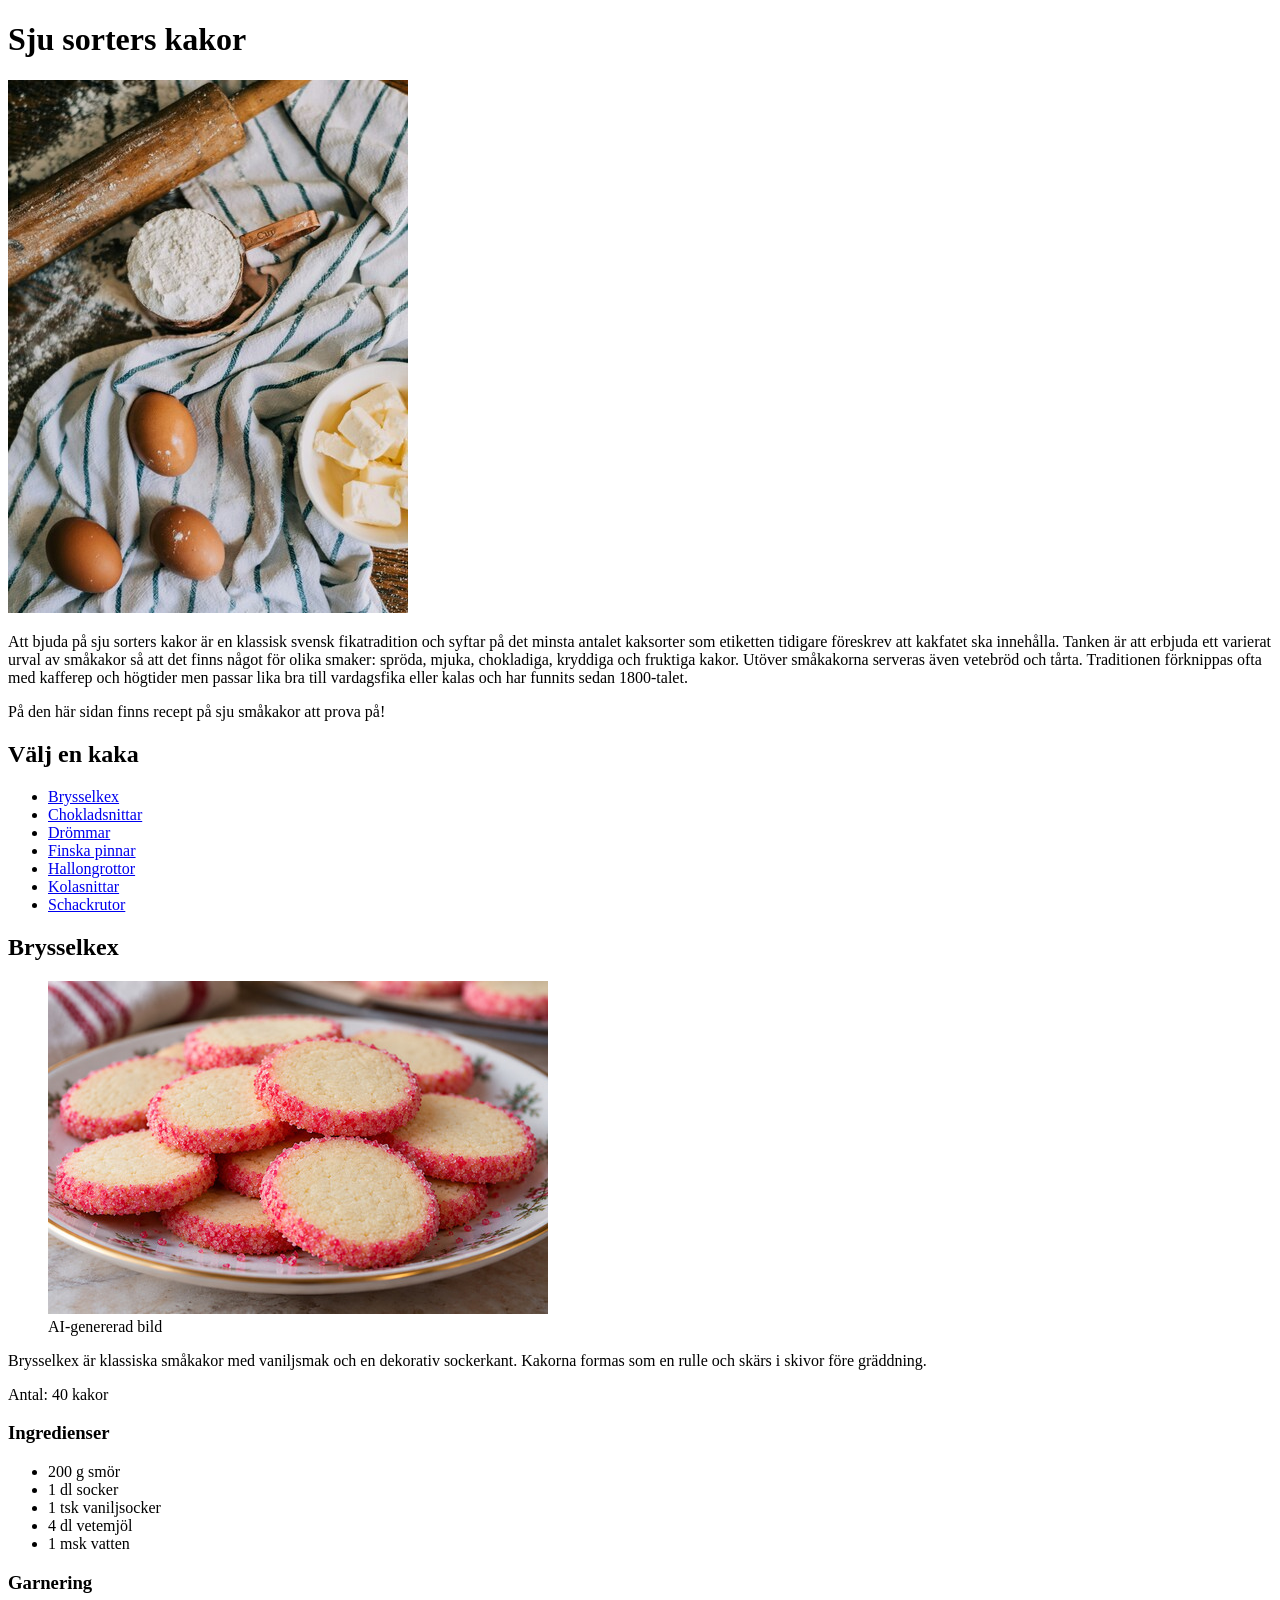
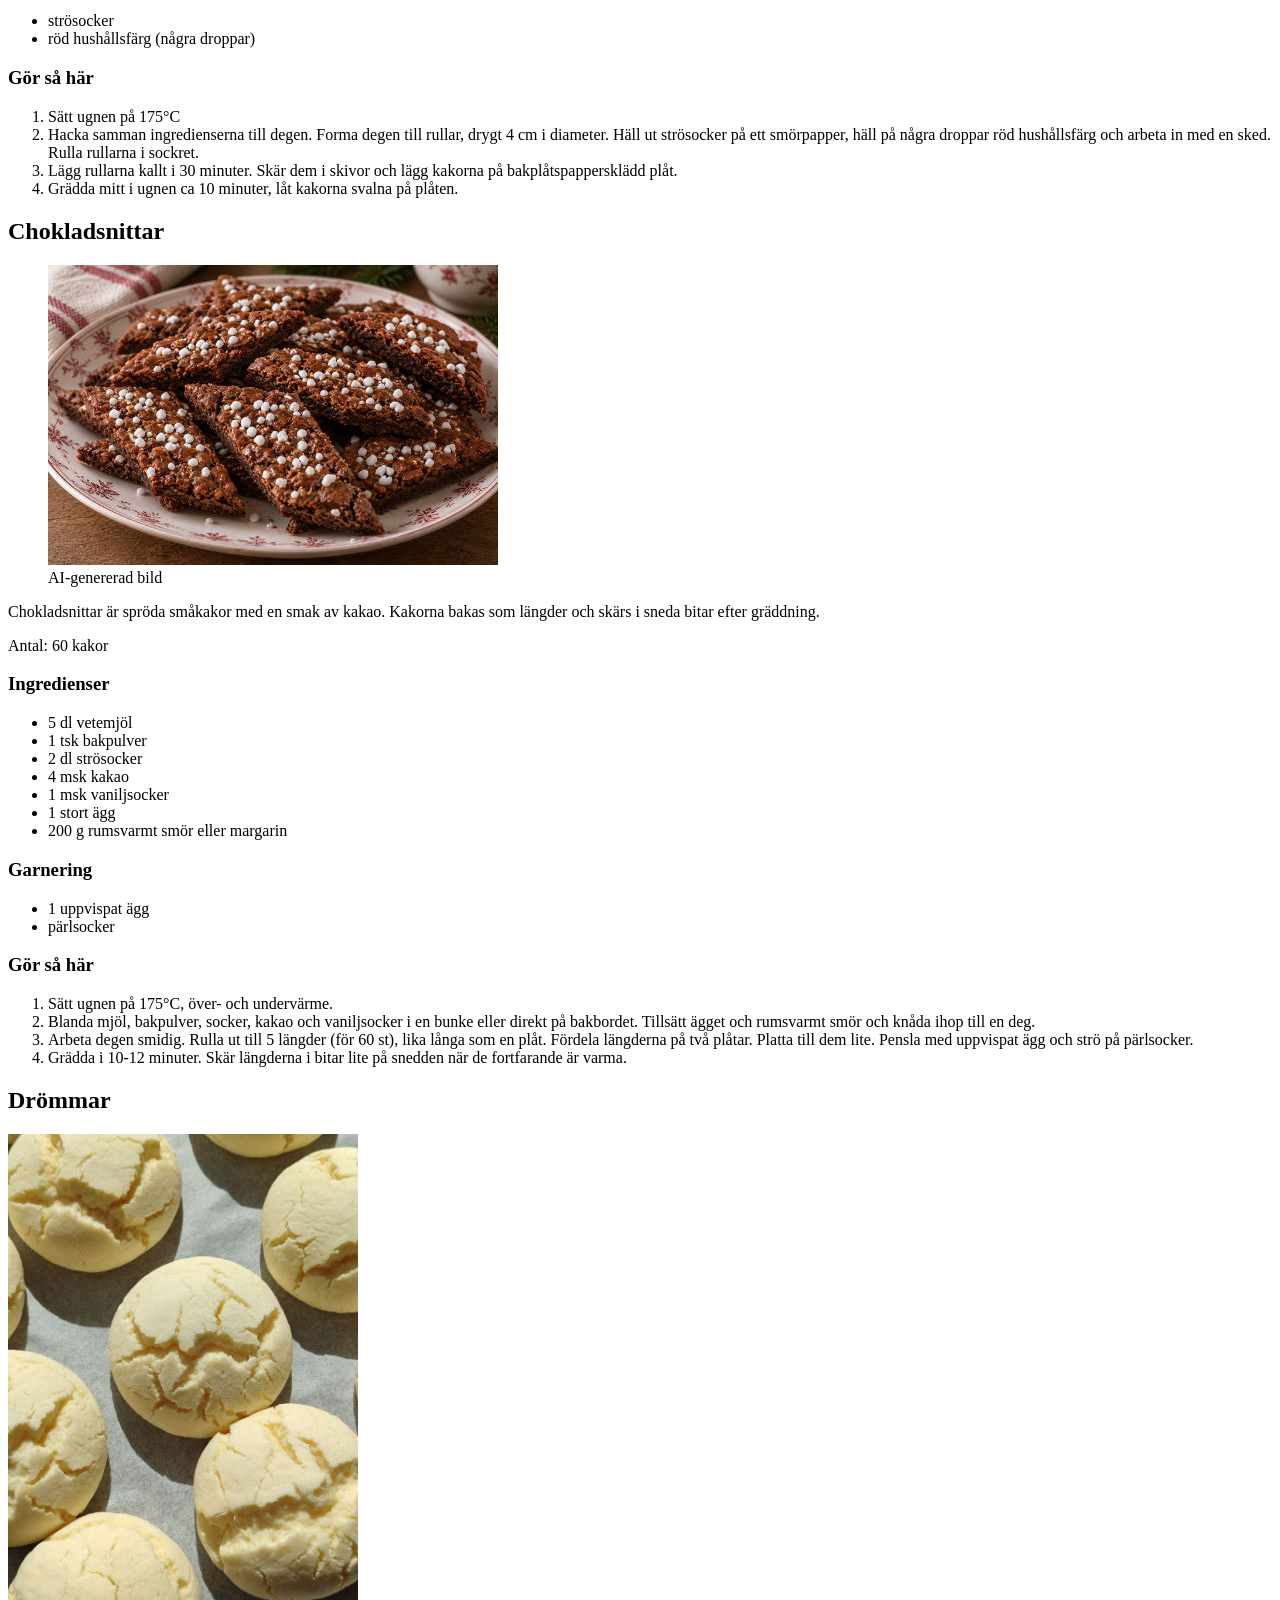
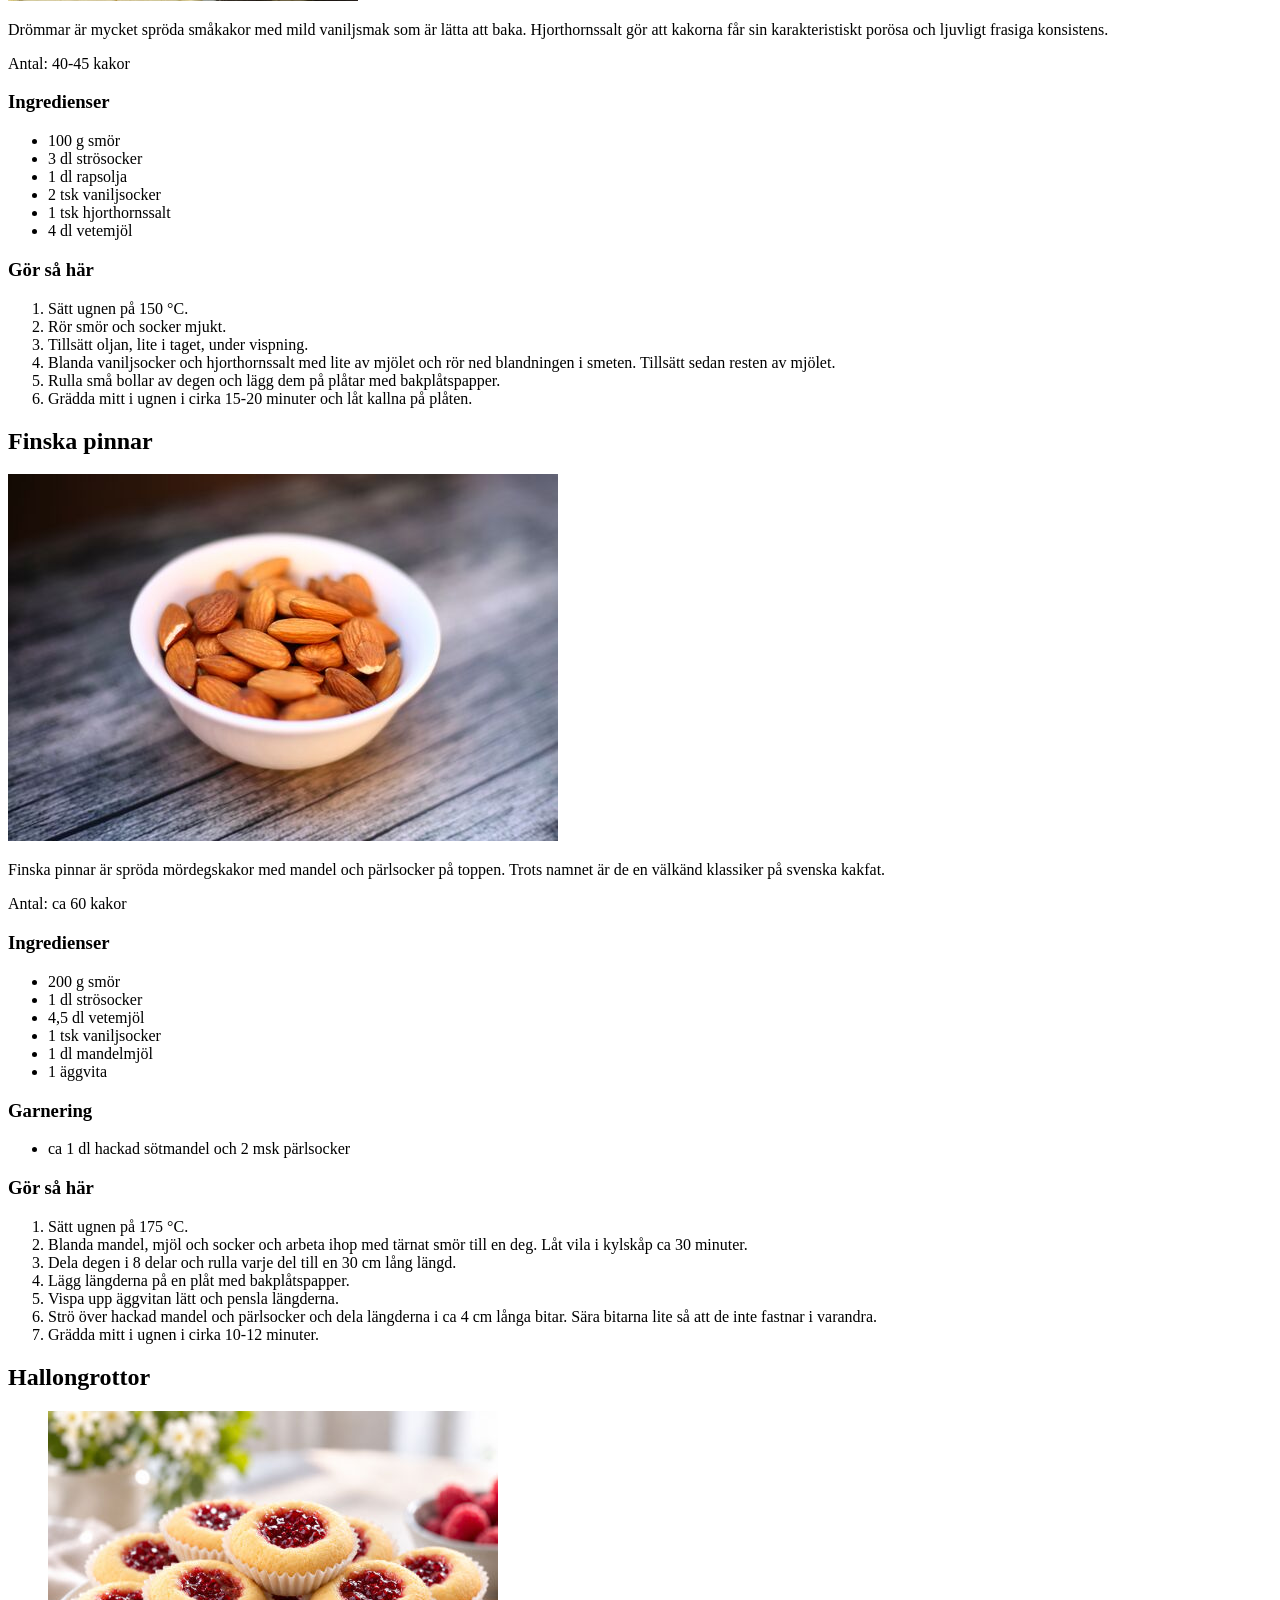
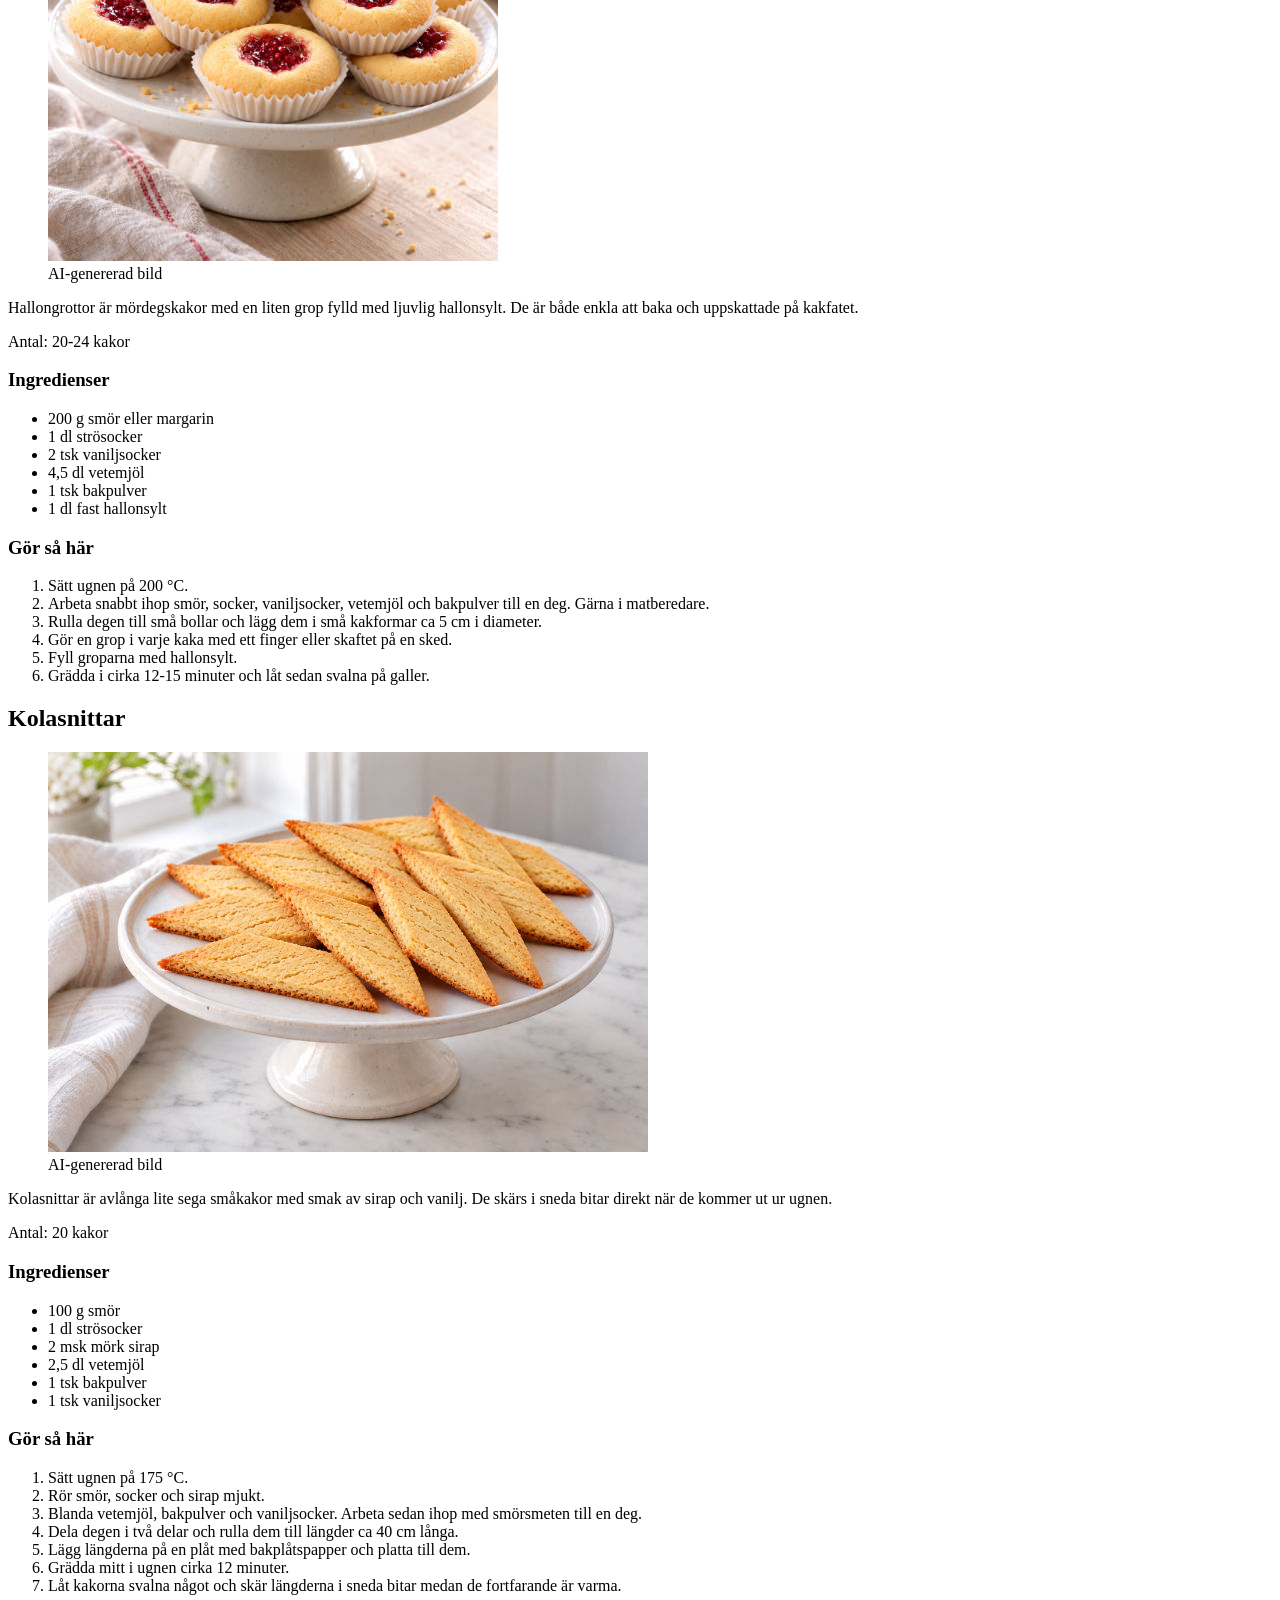
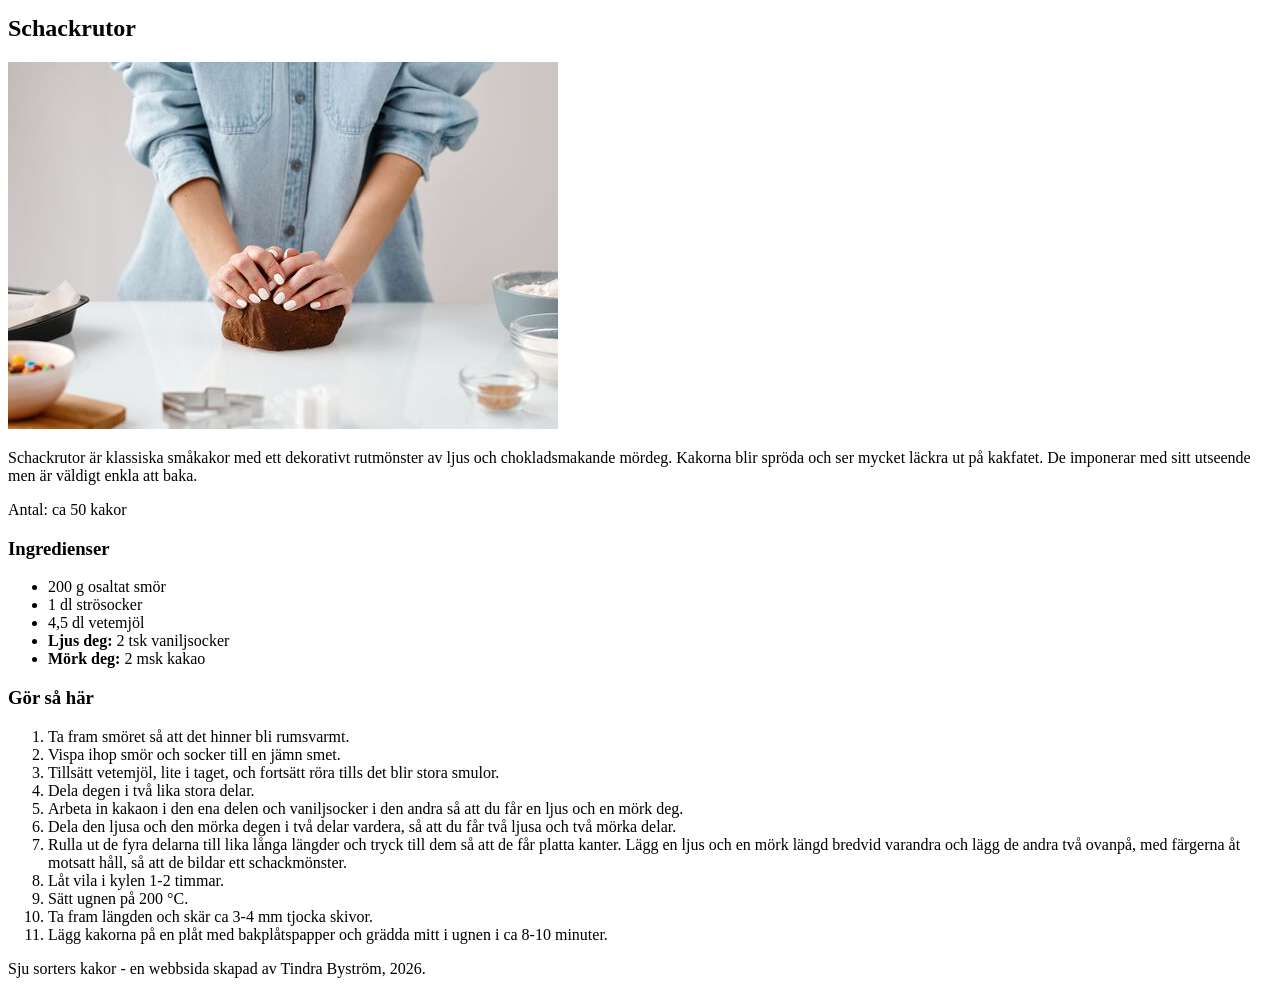
==== index.html @ 032e5b62 "Remove unused CSS classes and simplify HTML structure for improved clarity" ====
<!DOCTYPE html>
<html lang="sv">
<!-- <!DOCTYPE html> anger att dokumentet är skrivet enligt HTML5 och <html> är rotelement som omfattar hela html-koden. Attributet lang="sv" anger att sidans huvudsakliga språk är svenska. -->
<!-- Dokumenthuvudet innehåller grundläggande information om sidan. Här anges teckenuppsättningen utf-8, som har stöd för bland annat de svenska tecken å, ä och ö, samt sidans <title> som visas i webbläsarens flik. -->
 <head>
   <meta charset="utf-8">
   <title>Sju sorters kakor</title>
   <link rel="stylesheet" href="assets/css/style.css">

  <!-- <body> omfattar webbsidans synliga innehåll.-->
  <body>
     <!-- <header> samlar sidans inledande innehåll med huvudrubrik, introduktionsbild och introduktion till traditionen sju sorters kakor.-->
    <header>
      <h1>Sju sorters kakor</h1>
      <!-- <img> visar en bild på webbsidan. Bildens src ger sökvägen till bilden, alt-texten beskriver bilden för ökad tillgänglighet och width och height anger bildens dimensioner så att rätt utrymme kan reserveras medan bilden laddas.-->
      <img src="assets/images/ingredienser.jpg" alt="Bakingredienser med mjöl, smör och ägg bredvid en kavel" width="400" height="533">
      
      <!-- Introduktionen är uppdelad i två textstycken som presenterar traditionen och sidans innehåll. -->
      <p>Att bjuda på sju sorters kakor är en klassisk svensk fikatradition och syftar på det minsta antalet kaksorter som etiketten tidigare föreskrev att kakfatet ska innehålla. Tanken är att erbjuda ett varierat urval av småkakor så att det finns något för olika smaker: spröda, mjuka, chokladiga, kryddiga och fruktiga kakor. Utöver småkakorna serveras även vetebröd och tårta. Traditionen förknippas ofta med kafferep och högtider men passar lika bra till vardagsfika eller kalas och har funnits sedan 1800-talet.</p>
      <p>På den här sidan finns recept på sju småkakor att prova på!</p>
    </header>

    <!-- <nav> innehåller webbsidans huvudnavigation till recepten. Recepten placeras i en oordnad lista med <ul>. Varje <li> används för varje recept i listan som innehåller <a> elementet för att skapa en klickbar länk och href visar vilket id som receptet har längre ner på sidan. -->
    <nav>
      <!-- <h2> används för navigationens rubrik. -->
     <h2>Välj en kaka</h2>
     <ul>
       <li><a href="#brysselkex">Brysselkex</a></li>
       <li><a href="#chokladsnittar">Chokladsnittar</a></li>
       <li><a href="#drommar">Drömmar</a></li>
       <li><a href="#finska-pinnar">Finska pinnar</a></li>
       <li><a href="#hallongrottor">Hallongrottor</a></li>
       <li><a href="#kolasnittar">Kolasnittar</a></li>
       <li><a href="#schackrutor">Schackrutor</a></li>
     </ul>
    </nav>
    
    <!-- <main> innehåller webbsidans huvudsakliga innehåll, som består av kakrecepten. Varje recept ligger i en egen article eftersom det är ett självständigt innehåll som ska kunna förstås för sig. -->
    <main>
      <!-- Här kommer första receptet brysselkex. id:t "brysselkex" kopplar receptet till länken för Brysselkex i huvudnavigationen. -->
      <!-- Receptet är hämtad från ICA. Beskrivningen av kakan är omformulerad med egna ord: https://www.ica.se/recept/brysselkex-433625/ -->
      <article id="brysselkex">
        <h2>Brysselkex</h2>

        <!-- <figure> samlar bilden och den tillhörande bildtexten. <figcaption> används för att ange att bilden är AI-genererad. -->
        <figure>
          <img src="assets/images/brysselkex.jpg" alt="Brysselkex med sockerkant" width="500" height="333">
          <figcaption>AI-genererad bild</figcaption>
        </figure>

        <!-- <p> används för receptets beskrivande text. Ett stycke beskriver kakan och ett separat stycke anger hur många kakor receptet ger. -->
        <p>Brysselkex är klassiska småkakor med vaniljsmak och en dekorativ sockerkant. Kakorna formas som en rulle och skärs i skivor före gräddning.</p>
        <p>Antal: 40 kakor</p>

        <!-- <h3> används för underrubriker inom receptet. Ingredienserna placeras i en oordnad lista med <ul> eftersom de inte behöver följas i en bestämd ordning. Varje <li> innehåller en ingrediens.-->
        <h3>Ingredienser</h3>
        <ul>
          <li>200 g smör</li>
          <li>1 dl socker</li>
          <li>1 tsk vaniljsocker</li>
          <li>4 dl vetemjöl</li>
          <li>1 msk vatten</li>
        </ul>

        <!-- Garnering håller samma struktur som ingredienser, men hålls separat för att tydliggöra vad som används till kakornas garnering.-->
        <h3>Garnering</h3>
        <ul>
          <li>strösocker</li>
          <li>röd hushållsfärg (några droppar)</li>
        </ul>

         <!-- Samma struktur som tidigare men <ol> används eftersom instruktionerna ska följa en bestämd ordning. Varje <li> innehåller ett steg i receptet. -->
        <h3>Gör så här</h3>
        <ol>
          <li>Sätt ugnen på 175°C</li>
          <li>Hacka samman ingredienserna till degen. Forma degen till rullar, drygt 4 cm i diameter. Häll ut strösocker på ett smörpapper, häll på några droppar röd hushållsfärg och arbeta in med en sked. Rulla rullarna i sockret.</li>
          <li>Lägg rullarna kallt i 30 minuter. Skär dem i skivor och lägg kakorna på bakplåtspappersklädd plåt.</li>
          <li>Grädda mitt i ugnen ca 10 minuter, låt kakorna svalna på plåten.</li>
        </ol>
      </article>

      <!-- Resterande recept följer samma grundstruktur som det första receptet. Vissa recept innehåller även extra delar, till exempel garnering, bildtext eller annan information som är specifik för receptet. -->
      
      <!-- Här börjar receptet chokladsnittar.-->
      <!-- Receptet är hämtad från ICA. Beskrivningen av kakan är omformulerad med egna ord: https://www.ica.se/recept/chokladsnittar-2131/ -->
      <article id="chokladsnittar">
        <h2>Chokladsnittar</h2>

        <!-- Receptbilden är AI-genererad och bildtexten anger detta.-->
        <figure>
          <img src="assets/images/chokladsnittar.jpg" alt="Chokladsnittar med pärlsocker" width="450" height="300">
          <figcaption>AI-genererad bild</figcaption>
        </figure>

        <p>Chokladsnittar är spröda småkakor med en smak av kakao. Kakorna bakas som längder och skärs i sneda bitar efter gräddning.</p>
        <p>Antal: 60 kakor</p>
        <h3>Ingredienser</h3>
        <ul>
          <li>5 dl vetemjöl</li>
          <li>1 tsk bakpulver</li>
          <li>2 dl strösocker</li>
          <li>4 msk kakao</li>
          <li>1 msk vaniljsocker</li>
          <li>1 stort ägg</li>
          <li>200 g rumsvarmt smör eller margarin</li>
        </ul>

        <h3>Garnering</h3>
        <ul>
          <li>1 uppvispat ägg</li>
          <li>pärlsocker</li>
        </ul>

        <h3>Gör så här</h3>
        <ol>
          <li>Sätt ugnen på 175°C, över- och undervärme.</li>
          <li>Blanda mjöl, bakpulver, socker, kakao och vaniljsocker i en bunke eller direkt på bakbordet. Tillsätt ägget och rumsvarmt smör och knåda ihop till en deg.</li>
          <li>Arbeta degen smidig. Rulla ut till 5 längder (för 60 st), lika långa som en plåt. Fördela längderna på två plåtar. Platta till dem lite. Pensla med uppvispat ägg och strö på pärlsocker.</li>
          <li>Grädda i 10-12 minuter. Skär längderna i bitar lite på snedden när de fortfarande är varma.</li>
        </ol>
      </article>

      <!-- Här börjar receptet drömmar. -->
      <article id="drommar">
        <h2>Drömmar</h2>
        <img src="assets/images/drommar.jpg" alt="Drömmar, spröda småkakor med vaniljsmak" width="350" height="467">
        <p>Drömmar är mycket spröda småkakor med mild vaniljsmak som är lätta att baka. Hjorthornssalt gör att kakorna får sin karakteristiskt porösa och ljuvligt frasiga konsistens.</p>
        <p>Antal: 40-45 kakor</p>
        
        <h3>Ingredienser</h3>
        <ul>
          <li>100 g smör</li>
          <li>3 dl strösocker</li>
          <li>1 dl rapsolja</li>
          <li>2 tsk vaniljsocker</li>
          <li>1 tsk hjorthornssalt</li>
          <li>4 dl vetemjöl</li>
        </ul>
        
        <h3>Gör så här</h3>
        <ol>
          <li>Sätt ugnen på 150 °C.</li>
          <li>Rör smör och socker mjukt.</li>
          <li>Tillsätt oljan, lite i taget, under vispning.</li>
          <li>Blanda vaniljsocker och hjorthornssalt med lite av mjölet och rör ned blandningen i smeten. Tillsätt sedan resten av mjölet.</li>
          <li>Rulla små bollar av degen och lägg dem på plåtar med bakplåtspapper.</li>
          <li>Grädda mitt i ugnen i cirka 15-20 minuter och låt kallna på plåten.</li>
        </ol>
      </article>

      <!-- Här börjar receptet finska pinnar. -->
      <article id="finska-pinnar">
        <h2>Finska pinnar</h2>
        <img src="assets/images/finska-pinnar.jpg" alt="Mandlar i en skål" width="550" height="367">
        <p>Finska pinnar är spröda mördegskakor med mandel och pärlsocker på toppen. Trots namnet är de en välkänd klassiker på svenska kakfat.</p>
        <p>Antal: ca 60 kakor</p>
        
        <h3>Ingredienser</h3>
        <ul>
          <li>200 g smör</li>
          <li>1 dl strösocker</li>
          <li>4,5 dl vetemjöl</li>
          <li>1 tsk vaniljsocker</li>
          <li>1 dl mandelmjöl</li>
          <li>1 äggvita</li>
        </ul>
        
        <h3>Garnering</h3>
        <ul>
          <li>ca 1 dl hackad sötmandel och 2 msk pärlsocker</li>
        </ul>
        
        <h3>Gör så här</h3>
        <ol>
          <li>Sätt ugnen på 175 °C.</li>
          <li>Blanda mandel, mjöl och socker och arbeta ihop med tärnat smör till en deg. Låt vila i kylskåp ca 30 minuter.</li>
          <li>Dela degen i 8 delar och rulla varje del till en 30 cm lång längd.</li>
          <li>Lägg längderna på en plåt med bakplåtspapper.</li>
          <li>Vispa upp äggvitan lätt och pensla längderna.</li>
          <li>Strö över hackad mandel och pärlsocker och dela längderna i ca 4 cm långa bitar. Sära bitarna lite så att de inte fastnar i varandra.</li>
          <li>Grädda mitt i ugnen i cirka 10-12 minuter.</li>
        </ol>
      </article>

      <!-- Här börjar receptet hallongrottor. -->
      <article id="hallongrottor">
        <h2>Hallongrottor</h2>
        
        <!-- Receptbilden är AI-genererad och bildtexten anger detta. -->
        <figure>
          <img src="assets/images/hallongrottor.jpg" alt="Hallongrottor med hallonsylt på ett kakfat" width="450" height="450">
          <figcaption>AI-genererad bild</figcaption>
        </figure>

        <p>Hallongrottor är mördegskakor med en liten grop fylld med ljuvlig hallonsylt. De är både enkla att baka och uppskattade på kakfatet.</p>
        <p>Antal: 20-24 kakor</p>
       
        <h3>Ingredienser</h3>
        <ul>
          <li>200 g smör eller margarin</li>
          <li>1 dl strösocker</li>
          <li>2 tsk vaniljsocker</li>
          <li>4,5 dl vetemjöl</li>
          <li>1 tsk bakpulver</li>
          <li>1 dl fast hallonsylt</li>
        </ul>
        
        <h3>Gör så här</h3>
        <ol>
          <li>Sätt ugnen på 200 °C.</li>
          <li>Arbeta snabbt ihop smör, socker, vaniljsocker, vetemjöl och bakpulver till en deg. Gärna i matberedare.</li>
          <li>Rulla degen till små bollar och lägg dem i små kakformar ca 5 cm i diameter.</li>
          <li>Gör en grop i varje kaka med ett finger eller skaftet på en sked.</li>
          <li>Fyll groparna med hallonsylt.</li>
          <li>Grädda i cirka 12-15 minuter och låt sedan svalna på galler.</li>
        </ol>
      </article>

      <!-- Här börjar receptet kolasnittar. -->
      <article id="kolasnittar">
        <h2>Kolasnittar</h2>

        <!-- Receptbilden är AI-genererad och bildtexten anger detta. -->
        <figure>
          <img src="assets/images/kolasnittar.jpg" alt="Kolasnittar upplagda på ett kakfat" width="600" height="400">
          <figcaption>AI-genererad bild</figcaption>
        </figure>
        
        <p>Kolasnittar är avlånga lite sega småkakor med smak av sirap och vanilj. De skärs i sneda bitar direkt när de kommer ut ur ugnen.</p>
        <p>Antal: 20 kakor</p>
       
        <h3>Ingredienser</h3>
        <ul>
          <li>100 g smör</li>
          <li>1 dl strösocker</li>
          <li>2 msk mörk sirap</li>
          <li>2,5 dl vetemjöl</li>
          <li>1 tsk bakpulver</li>
          <li>1 tsk vaniljsocker</li>
        </ul>
       
        <h3>Gör så här</h3>
        <ol>
          <li>Sätt ugnen på 175 °C.</li>
          <li>Rör smör, socker och sirap mjukt.</li>
          <li>Blanda vetemjöl, bakpulver och vaniljsocker. Arbeta sedan ihop med smörsmeten till en deg.</li>
          <li>Dela degen i två delar och rulla dem till längder ca 40 cm långa.</li>
          <li>Lägg längderna på en plåt med bakplåtspapper och platta till dem.</li>
          <li>Grädda mitt i ugnen cirka 12 minuter.</li>
          <li>Låt kakorna svalna något och skär längderna i sneda bitar medan de fortfarande är varma.</li>
        </ol>
      </article>

      <!-- Här börjar det sista receptet, schackrutor.-->
      <article id="schackrutor">
        <h2>Schackrutor</h2>
        <img src="assets/images/schackrutor.jpg" alt="Person som knådar en brun kakdeg" width="550" height="367">
        <p>Schackrutor är klassiska småkakor med ett dekorativt rutmönster av ljus och chokladsmakande mördeg. Kakorna blir spröda och ser mycket läckra ut på kakfatet. De imponerar med sitt utseende men är väldigt enkla att baka.</p>
        <p>Antal: ca 50 kakor</p>
       
        <h3>Ingredienser</h3>
        <ul>
          <li>200 g osaltat smör</li>
          <li>1 dl strösocker</li>
          <li>4,5 dl vetemjöl</li>
          <!-- <strong> används för att markera viktig information om vilka ingredienser som hör till den ljusa respektive mörka degen. -->
          <li><strong>Ljus deg:</strong> 2 tsk vaniljsocker</li>
          <li><strong>Mörk deg:</strong> 2 msk kakao</li>
        </ul>
       
        <h3>Gör så här</h3>
        <ol>
          <li>Ta fram smöret så att det hinner bli rumsvarmt.</li>
          <li>Vispa ihop smör och socker till en jämn smet.</li>
          <li>Tillsätt vetemjöl, lite i taget, och fortsätt röra tills det blir stora smulor.</li>
          <li>Dela degen i två lika stora delar.</li>
          <li>Arbeta in kakaon i den ena delen och vaniljsocker i den andra så att du får en ljus och en mörk deg.</li>
          <li>Dela den ljusa och den mörka degen i två delar vardera, så att du får två ljusa och två mörka delar.</li>
          <li>Rulla ut de fyra delarna till lika långa längder och tryck till dem så att de får platta kanter. Lägg en ljus och en mörk längd bredvid varandra och lägg de andra två ovanpå, med färgerna åt motsatt håll, så att de bildar ett schackmönster.</li>
          <li>Låt vila i kylen 1-2 timmar.</li>
          <li>Sätt ugnen på 200 °C.</li>
          <li>Ta fram längden och skär ca 3-4 mm tjocka skivor.</li>
          <li>Lägg kakorna på en plåt med bakplåtspapper och grädda mitt i ugnen i ca 8-10 minuter.</li>
        </ol>
      </article>
    </main>

    <!-- Sidfoten avslutar webbsidan och innehåller information om vem som har skapat sidan. -->
    <footer>
      <p>Sju sorters kakor - en webbsida skapad av Tindra Byström, 2026.</p>
    </footer>

  </body>
</html>
---- assets/css/style.css ----
/* =====================
   Header styles
   ===================== */


/* =====================
   Navigation styles
   ===================== */
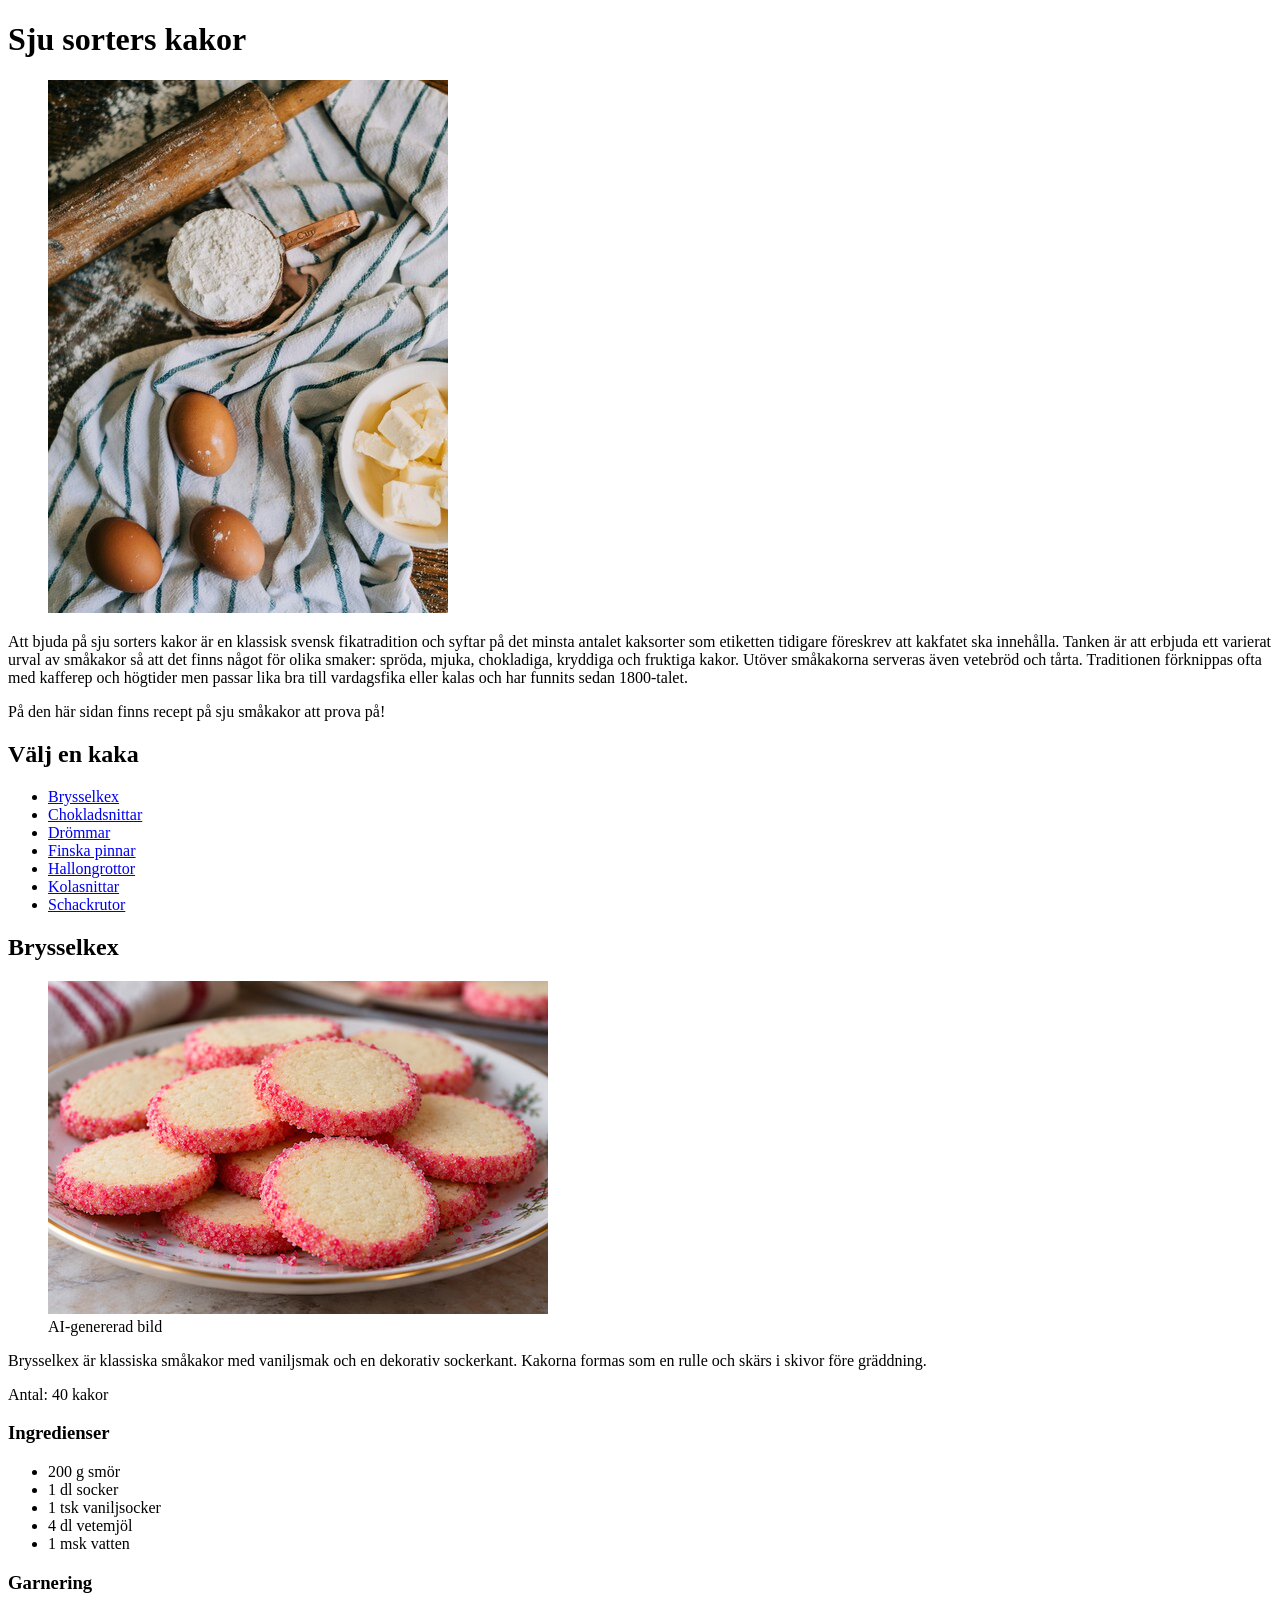
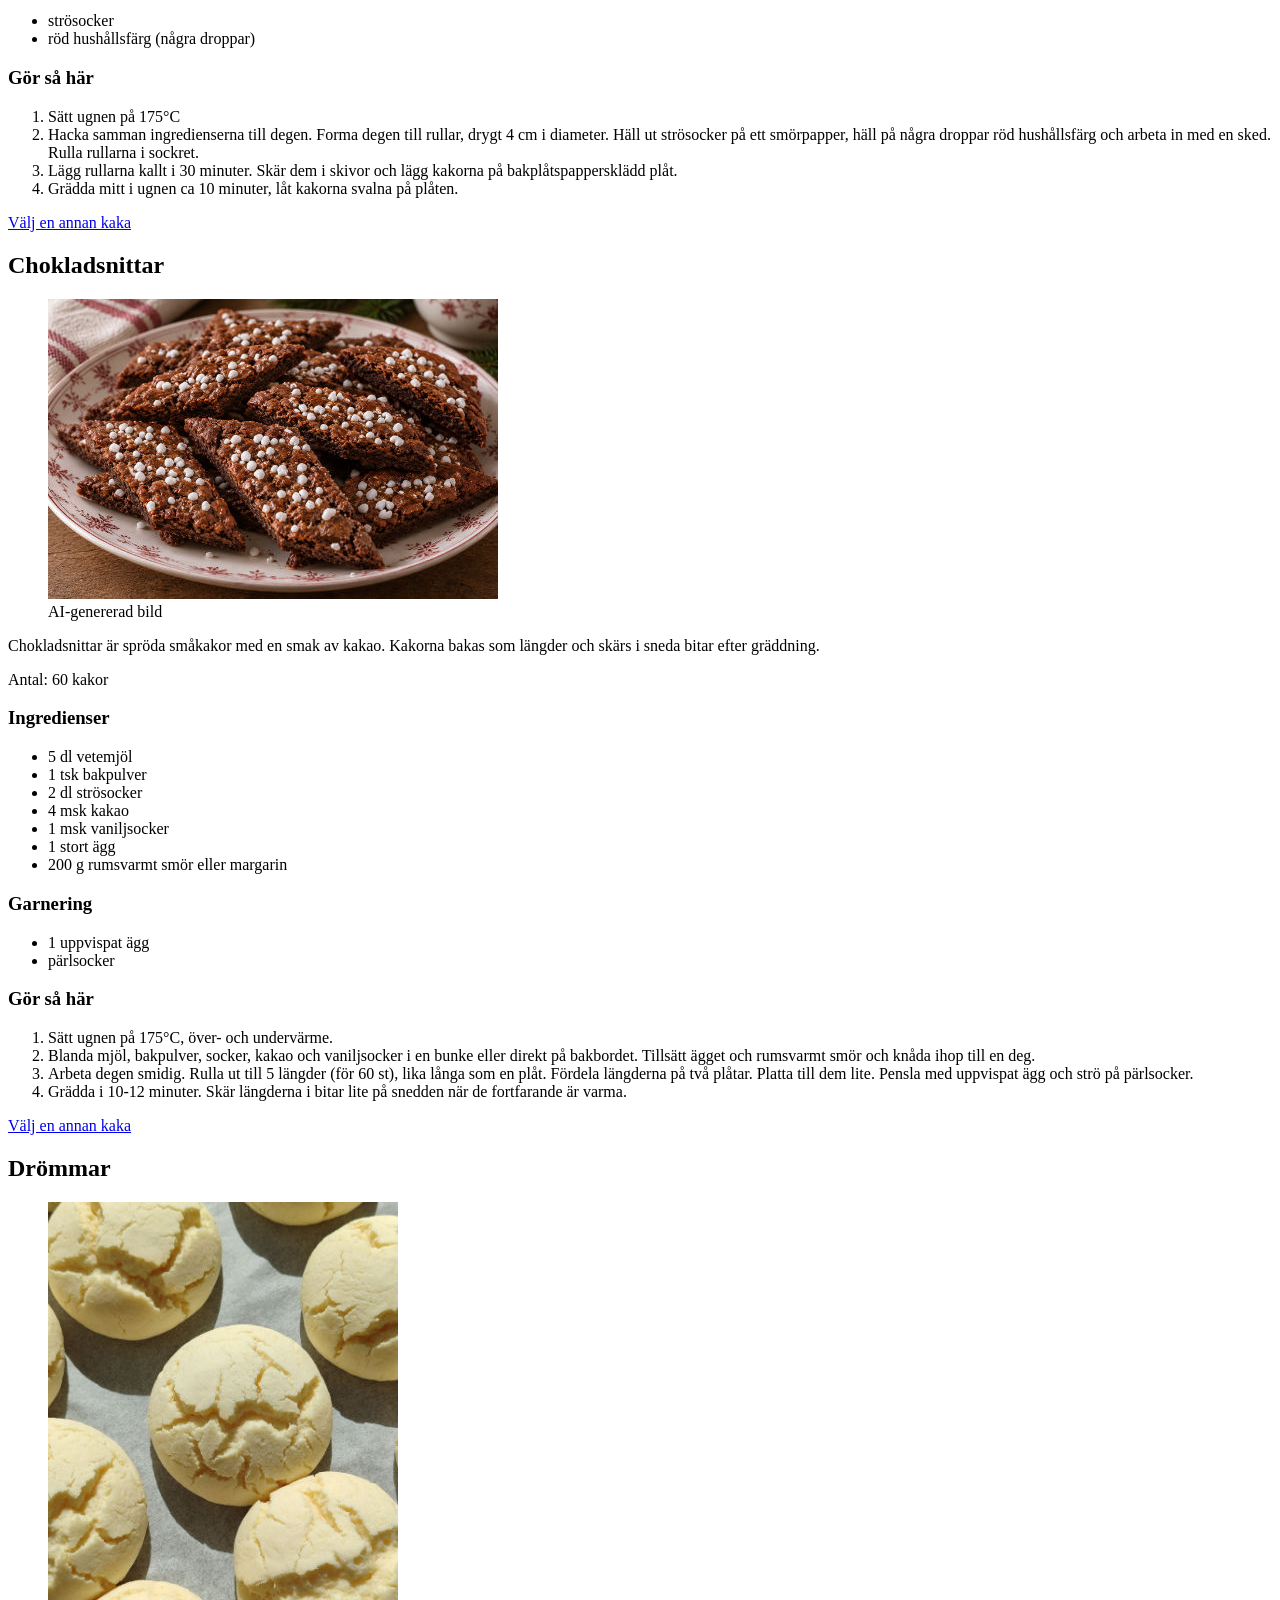
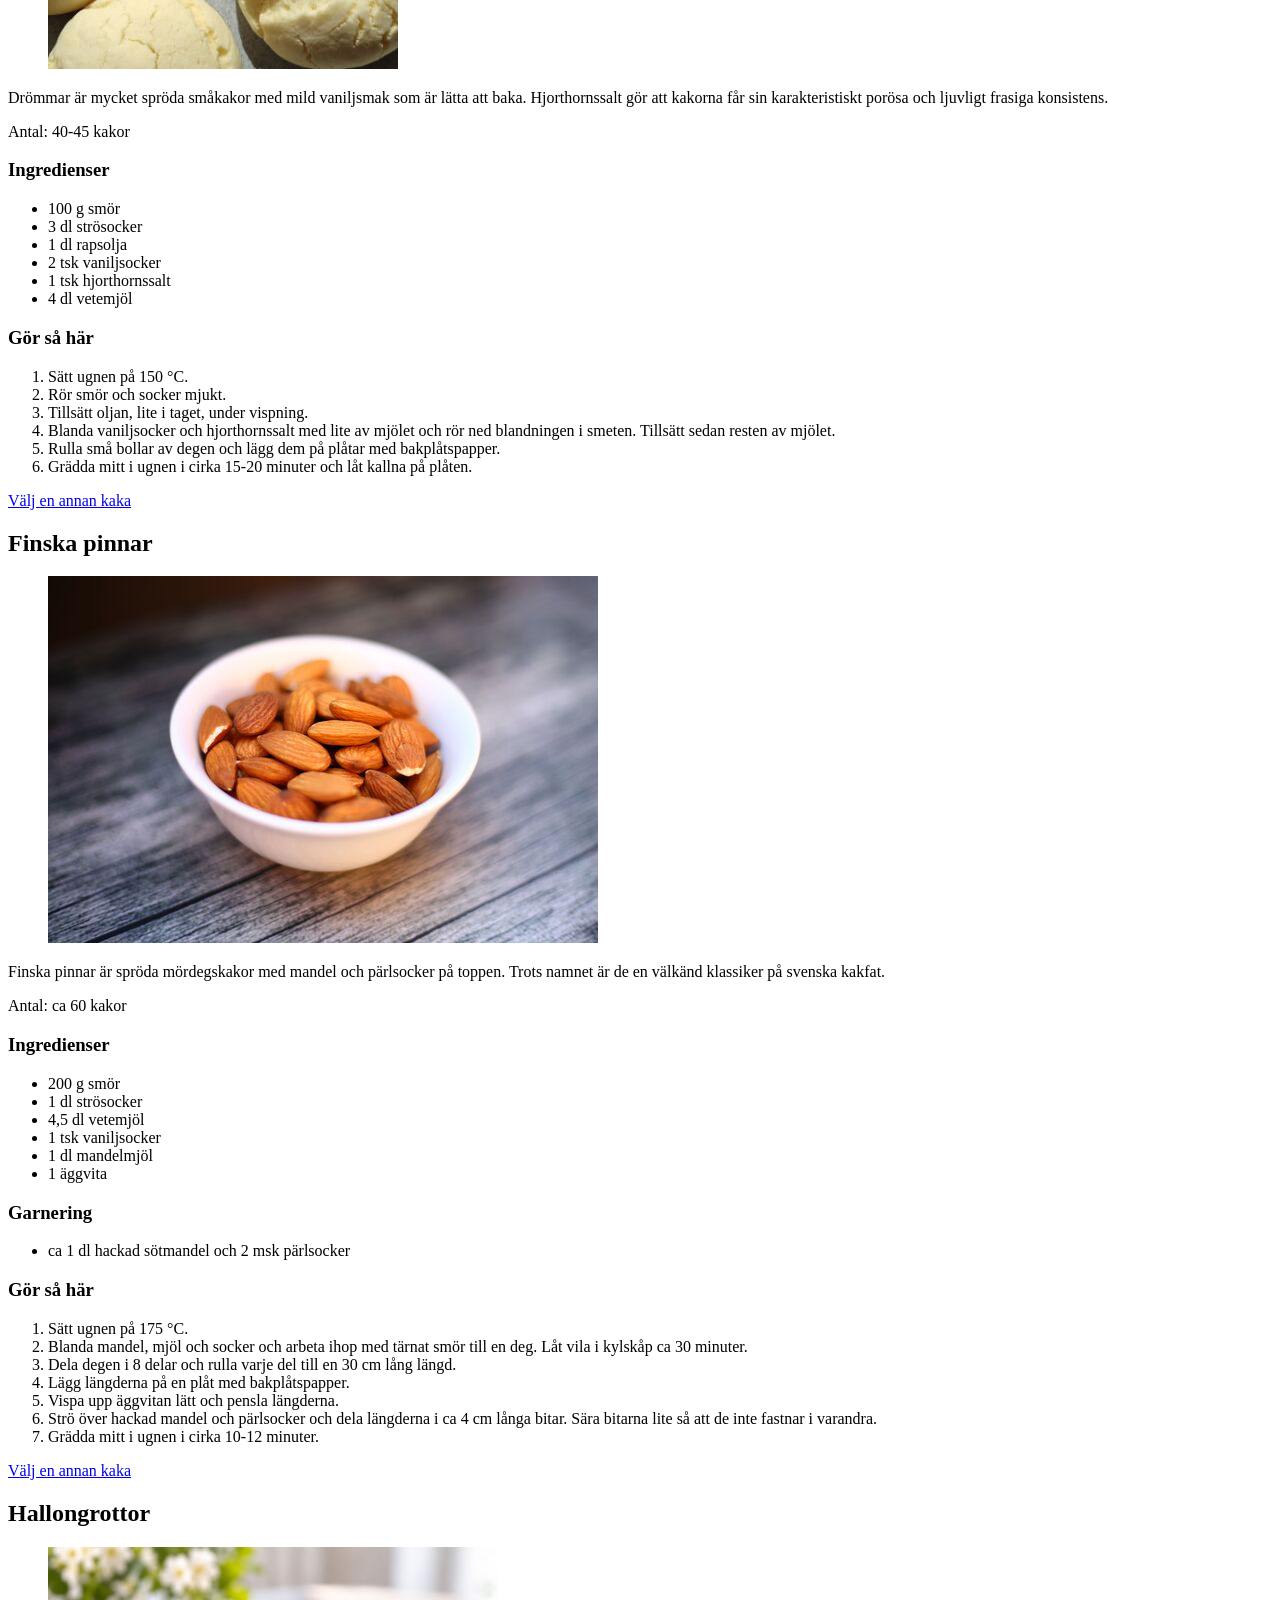
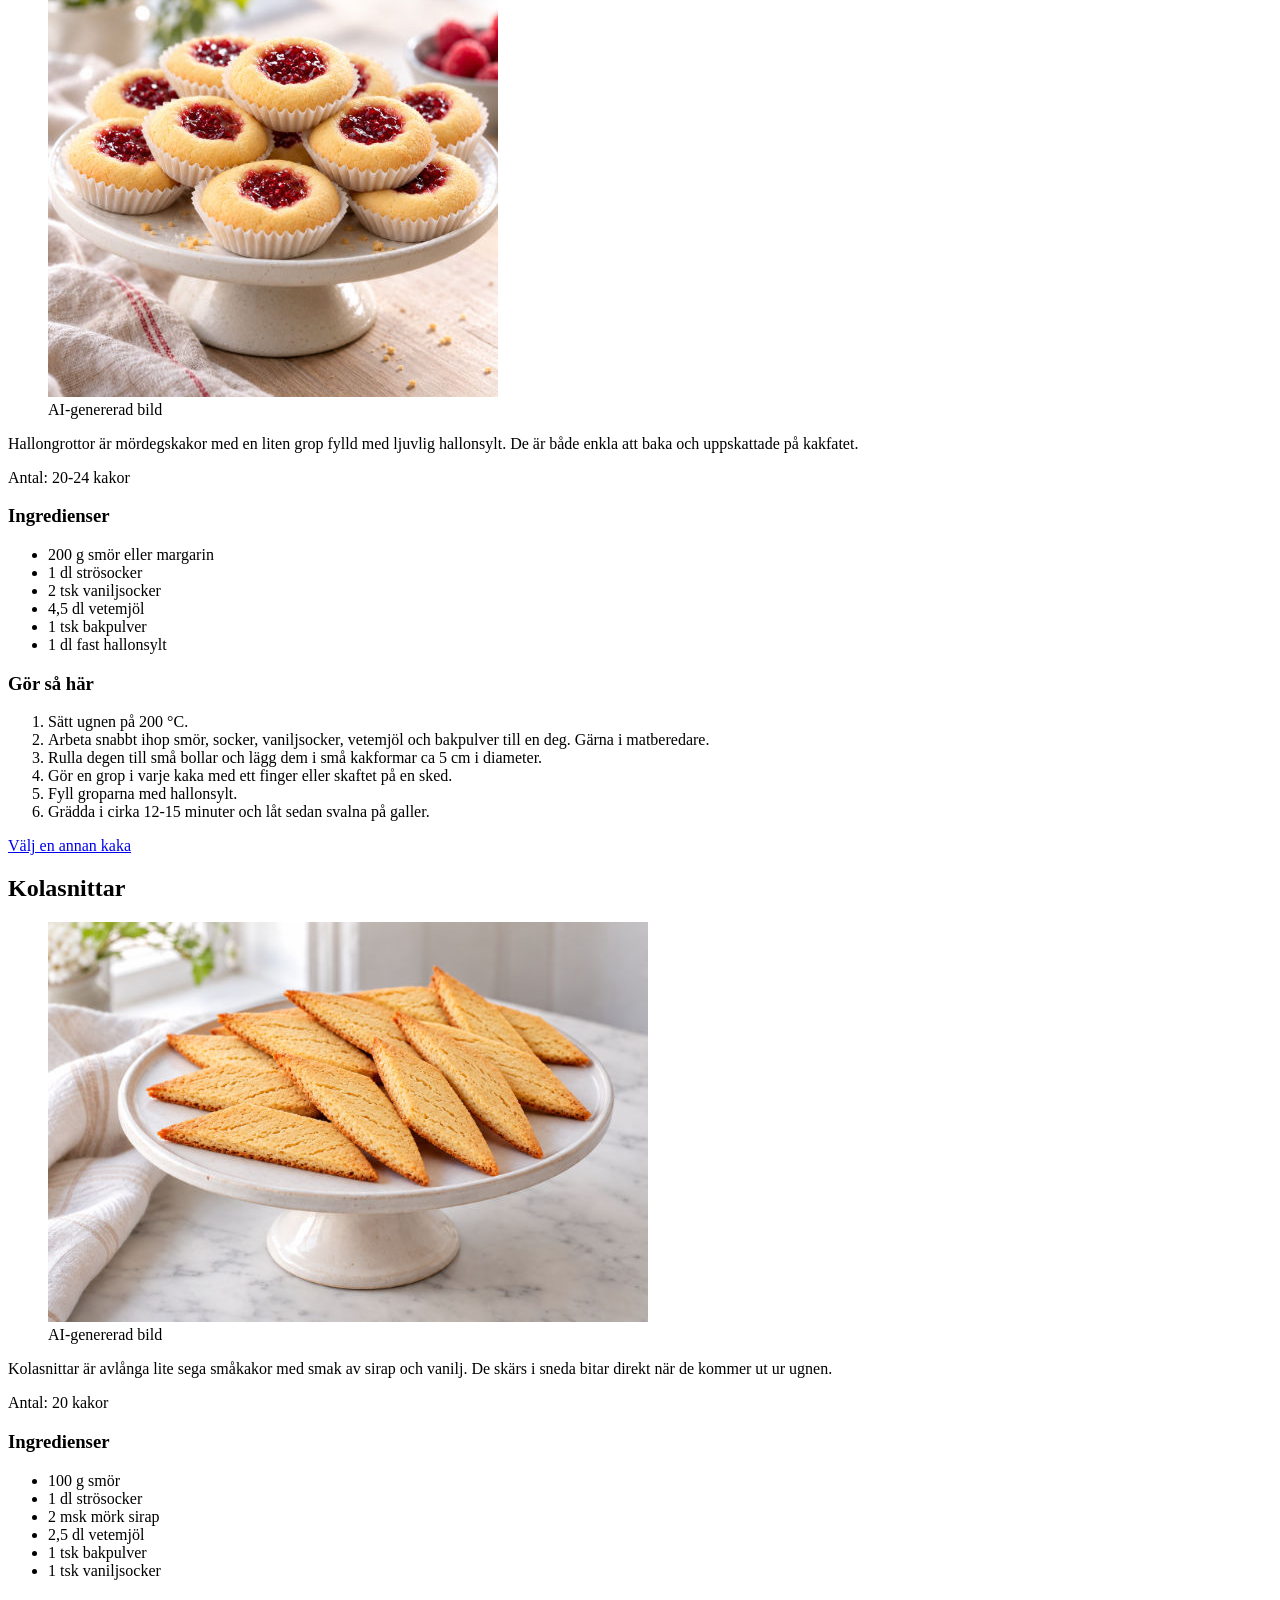
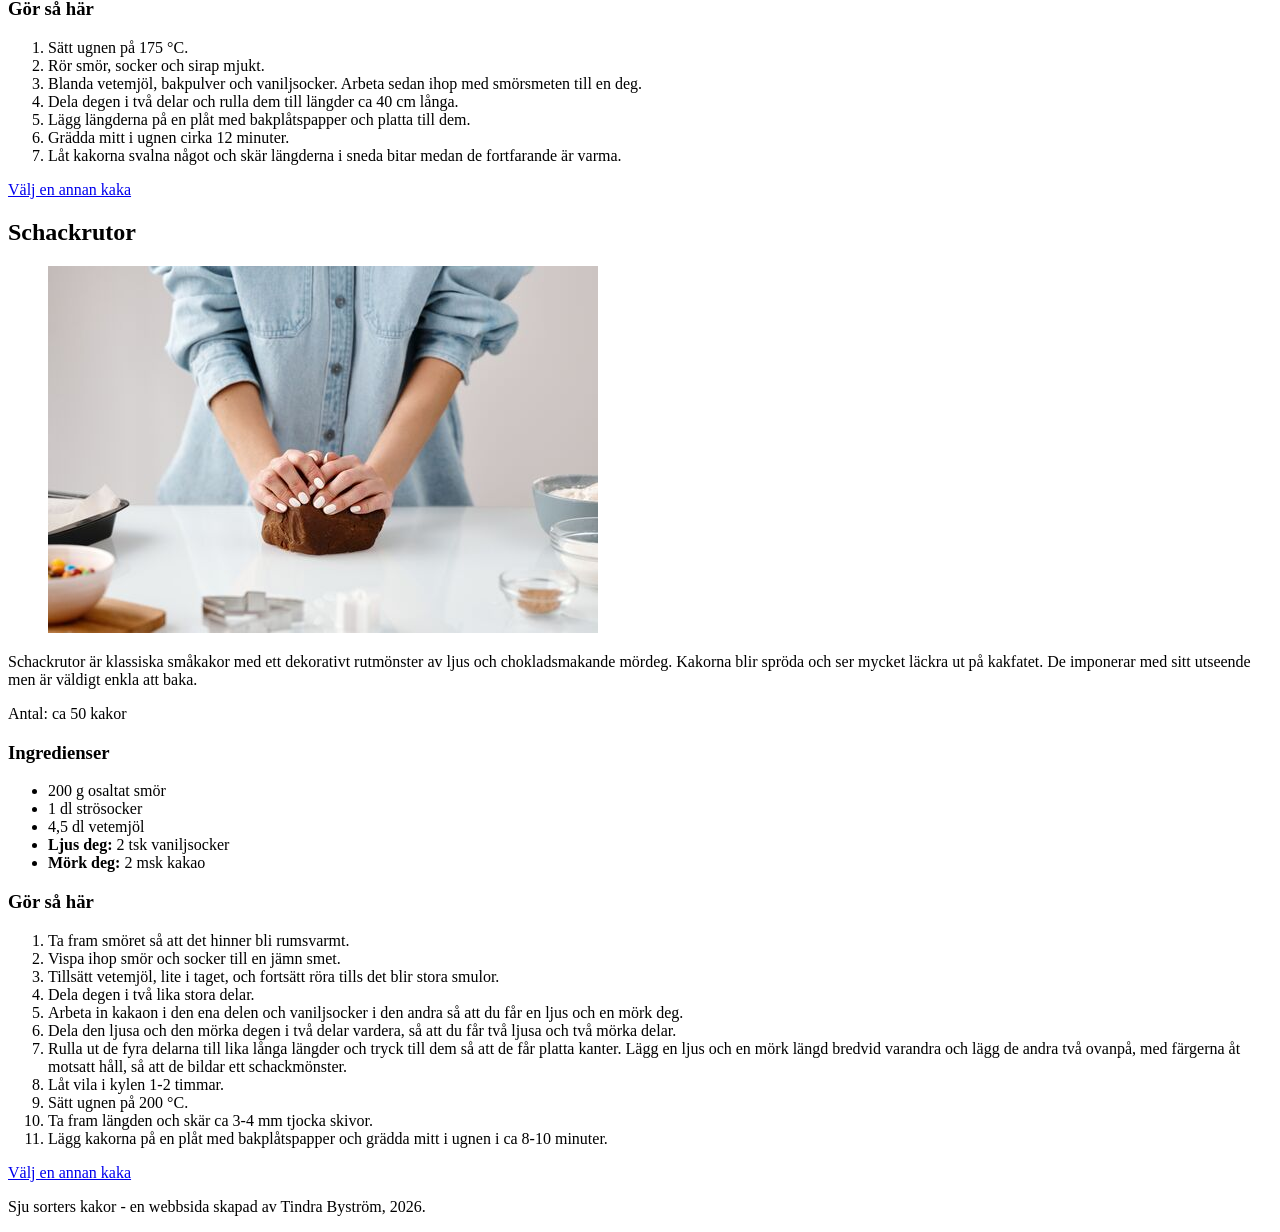
==== commit cd7b086f: "Refactor HTML comments for clarity and improve structure in index.html" ====
--- a/index.html
+++ b/index.html
@@ -1,27 +1,30 @@
 <!DOCTYPE html>
 <html lang="sv">
 <!-- <!DOCTYPE html> anger att dokumentet är skrivet enligt HTML5 och <html> är rotelement som omfattar hela html-koden. Attributet lang="sv" anger att sidans huvudsakliga språk är svenska. -->
-<!-- Dokumenthuvudet innehåller grundläggande information om sidan. Här anges teckenuppsättningen utf-8, som har stöd för bland annat de svenska tecken å, ä och ö, samt sidans <title> som visas i webbläsarens flik. -->
+
+<!-- Dokumenthuvudet innehåller grundläggande information om sidan. Här anges teckenuppsättningen utf-8, som har stöd för bland annat de svenska tecken, samt sidans <title> som visas i webbläsarens flik. -->
  <head>
-   <meta charset="utf-8">
-   <title>Sju sorters kakor</title>
-   <link rel="stylesheet" href="assets/css/style.css">
-
+  <meta charset="utf-8">
+  <title>Sju sorters kakor</title>
+ </head>
+   
   <!-- <body> omfattar webbsidans synliga innehåll.-->
   <body>
      <!-- <header> samlar sidans inledande innehåll med huvudrubrik, introduktionsbild och introduktion till traditionen sju sorters kakor.-->
     <header>
       <h1>Sju sorters kakor</h1>
-      <!-- <img> visar en bild på webbsidan. Bildens src ger sökvägen till bilden, alt-texten beskriver bilden för ökad tillgänglighet och width och height anger bildens dimensioner så att rätt utrymme kan reserveras medan bilden laddas.-->
-      <img src="assets/images/ingredienser.jpg" alt="Bakingredienser med mjöl, smör och ägg bredvid en kavel" width="400" height="533">
+      <!-- Introduktionsbild med beskrivande alt-text för ökad tillgänlighet. Bildmåtten anges för att reservera plats vid laddning av bilden.-->
+      <figure>
+        <img src="assets/images/ingredienser.jpg" alt="Bakingredienser med mjöl, smör och ägg bredvid en kavel" width="400" height="533">
+      </figure>
       
       <!-- Introduktionen är uppdelad i två textstycken som presenterar traditionen och sidans innehåll. -->
       <p>Att bjuda på sju sorters kakor är en klassisk svensk fikatradition och syftar på det minsta antalet kaksorter som etiketten tidigare föreskrev att kakfatet ska innehålla. Tanken är att erbjuda ett varierat urval av småkakor så att det finns något för olika smaker: spröda, mjuka, chokladiga, kryddiga och fruktiga kakor. Utöver småkakorna serveras även vetebröd och tårta. Traditionen förknippas ofta med kafferep och högtider men passar lika bra till vardagsfika eller kalas och har funnits sedan 1800-talet.</p>
       <p>På den här sidan finns recept på sju småkakor att prova på!</p>
     </header>
 
-    <!-- <nav> innehåller webbsidans huvudnavigation till recepten. Recepten placeras i en oordnad lista med <ul>. Varje <li> används för varje recept i listan som innehåller <a> elementet för att skapa en klickbar länk och href visar vilket id som receptet har längre ner på sidan. -->
-    <nav>
+    <!-- Huvudnavigation med lista av länkar till recepten. Länkarna motsvarar receptens id-attribut. -->
+    <nav id="toppen">
       <!-- <h2> används för navigationens rubrik. -->
      <h2>Välj en kaka</h2>
      <ul>
@@ -52,7 +55,7 @@
         <p>Brysselkex är klassiska småkakor med vaniljsmak och en dekorativ sockerkant. Kakorna formas som en rulle och skärs i skivor före gräddning.</p>
         <p>Antal: 40 kakor</p>
 
-        <!-- <h3> används för underrubriker inom receptet. Ingredienserna placeras i en oordnad lista med <ul> eftersom de inte behöver följas i en bestämd ordning. Varje <li> innehåller en ingrediens.-->
+        <!-- <h3> används för underrubriker inom receptet. Ingredienserna visas i en oordnad lista eftersom ordningen inte har betydelse.-->
         <h3>Ingredienser</h3>
         <ul>
           <li>200 g smör</li>
@@ -77,6 +80,7 @@
           <li>Lägg rullarna kallt i 30 minuter. Skär dem i skivor och lägg kakorna på bakplåtspappersklädd plåt.</li>
           <li>Grädda mitt i ugnen ca 10 minuter, låt kakorna svalna på plåten.</li>
         </ol>
+        <p><a href="#toppen">Välj en annan kaka</a></p>
       </article>
 
       <!-- Resterande recept följer samma grundstruktur som det första receptet. Vissa recept innehåller även extra delar, till exempel garnering, bildtext eller annan information som är specifik för receptet. -->
@@ -118,12 +122,15 @@
           <li>Arbeta degen smidig. Rulla ut till 5 längder (för 60 st), lika långa som en plåt. Fördela längderna på två plåtar. Platta till dem lite. Pensla med uppvispat ägg och strö på pärlsocker.</li>
           <li>Grädda i 10-12 minuter. Skär längderna i bitar lite på snedden när de fortfarande är varma.</li>
         </ol>
+        <p><a href="#toppen">Välj en annan kaka</a></p>
       </article>
 
       <!-- Här börjar receptet drömmar. -->
       <article id="drommar">
         <h2>Drömmar</h2>
-        <img src="assets/images/drommar.jpg" alt="Drömmar, spröda småkakor med vaniljsmak" width="350" height="467">
+        <figure>
+          <img src="assets/images/drommar.jpg" alt="Drömmar, spröda småkakor med vaniljsmak" width="350" height="467">
+        </figure>
         <p>Drömmar är mycket spröda småkakor med mild vaniljsmak som är lätta att baka. Hjorthornssalt gör att kakorna får sin karakteristiskt porösa och ljuvligt frasiga konsistens.</p>
         <p>Antal: 40-45 kakor</p>
         
@@ -146,12 +153,15 @@
           <li>Rulla små bollar av degen och lägg dem på plåtar med bakplåtspapper.</li>
           <li>Grädda mitt i ugnen i cirka 15-20 minuter och låt kallna på plåten.</li>
         </ol>
+        <p><a href="#toppen">Välj en annan kaka</a></p>
       </article>
 
       <!-- Här börjar receptet finska pinnar. -->
       <article id="finska-pinnar">
         <h2>Finska pinnar</h2>
-        <img src="assets/images/finska-pinnar.jpg" alt="Mandlar i en skål" width="550" height="367">
+        <figure>
+          <img src="assets/images/finska-pinnar.jpg" alt="Mandlar i en skål" width="550" height="367">
+        </figure>
         <p>Finska pinnar är spröda mördegskakor med mandel och pärlsocker på toppen. Trots namnet är de en välkänd klassiker på svenska kakfat.</p>
         <p>Antal: ca 60 kakor</p>
         
@@ -180,6 +190,7 @@
           <li>Strö över hackad mandel och pärlsocker och dela längderna i ca 4 cm långa bitar. Sära bitarna lite så att de inte fastnar i varandra.</li>
           <li>Grädda mitt i ugnen i cirka 10-12 minuter.</li>
         </ol>
+        <p><a href="#toppen">Välj en annan kaka</a></p>
       </article>
 
       <!-- Här börjar receptet hallongrottor. -->
@@ -214,6 +225,7 @@
           <li>Fyll groparna med hallonsylt.</li>
           <li>Grädda i cirka 12-15 minuter och låt sedan svalna på galler.</li>
         </ol>
+        <p><a href="#toppen">Välj en annan kaka</a></p>
       </article>
 
       <!-- Här börjar receptet kolasnittar. -->
@@ -249,12 +261,15 @@
           <li>Grädda mitt i ugnen cirka 12 minuter.</li>
           <li>Låt kakorna svalna något och skär längderna i sneda bitar medan de fortfarande är varma.</li>
         </ol>
+        <p><a href="#toppen">Välj en annan kaka</a></p>
       </article>
 
       <!-- Här börjar det sista receptet, schackrutor.-->
       <article id="schackrutor">
         <h2>Schackrutor</h2>
-        <img src="assets/images/schackrutor.jpg" alt="Person som knådar en brun kakdeg" width="550" height="367">
+        <figure>
+          <img src="assets/images/schackrutor.jpg" alt="Person som knådar en brun kakdeg" width="550" height="367">
+        </figure>
         <p>Schackrutor är klassiska småkakor med ett dekorativt rutmönster av ljus och chokladsmakande mördeg. Kakorna blir spröda och ser mycket läckra ut på kakfatet. De imponerar med sitt utseende men är väldigt enkla att baka.</p>
         <p>Antal: ca 50 kakor</p>
        
@@ -282,6 +297,7 @@
           <li>Ta fram längden och skär ca 3-4 mm tjocka skivor.</li>
           <li>Lägg kakorna på en plåt med bakplåtspapper och grädda mitt i ugnen i ca 8-10 minuter.</li>
         </ol>
+        <p><a href="#toppen">Välj en annan kaka</a></p>
       </article>
     </main>
 
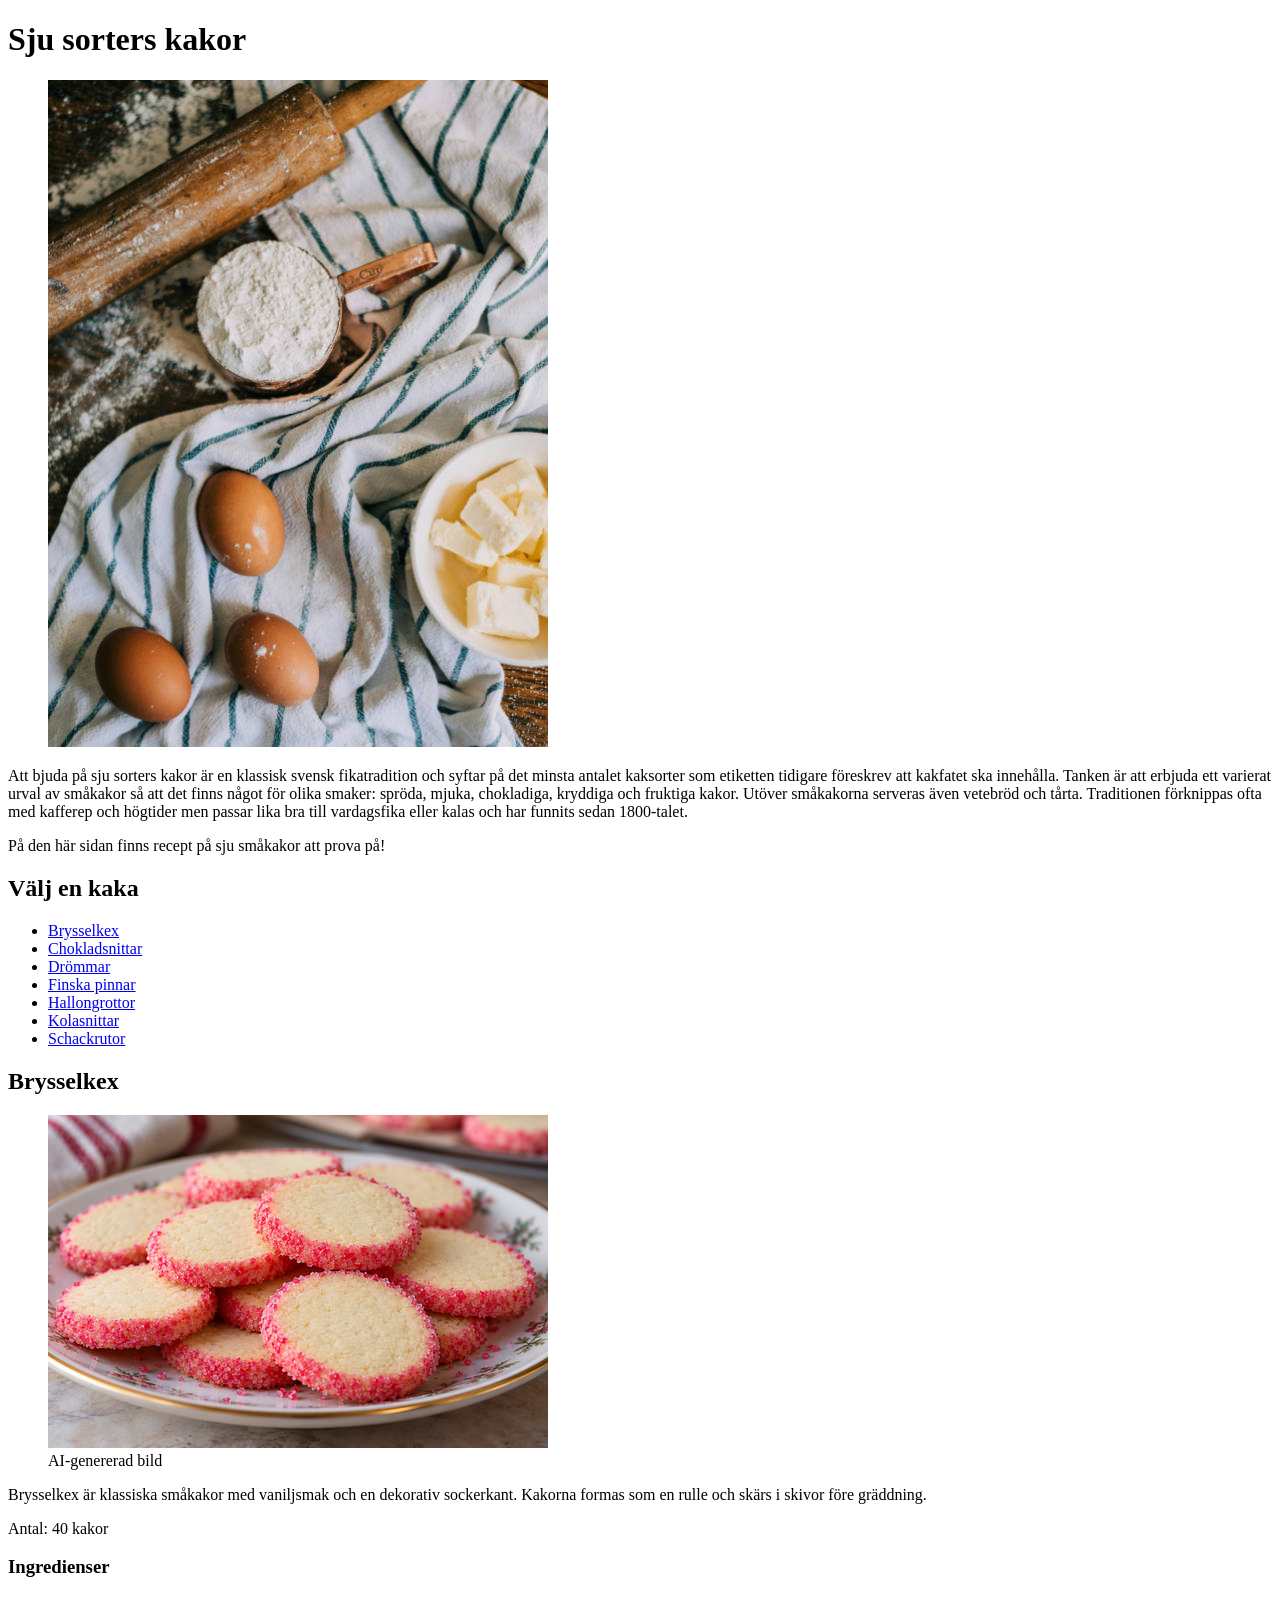
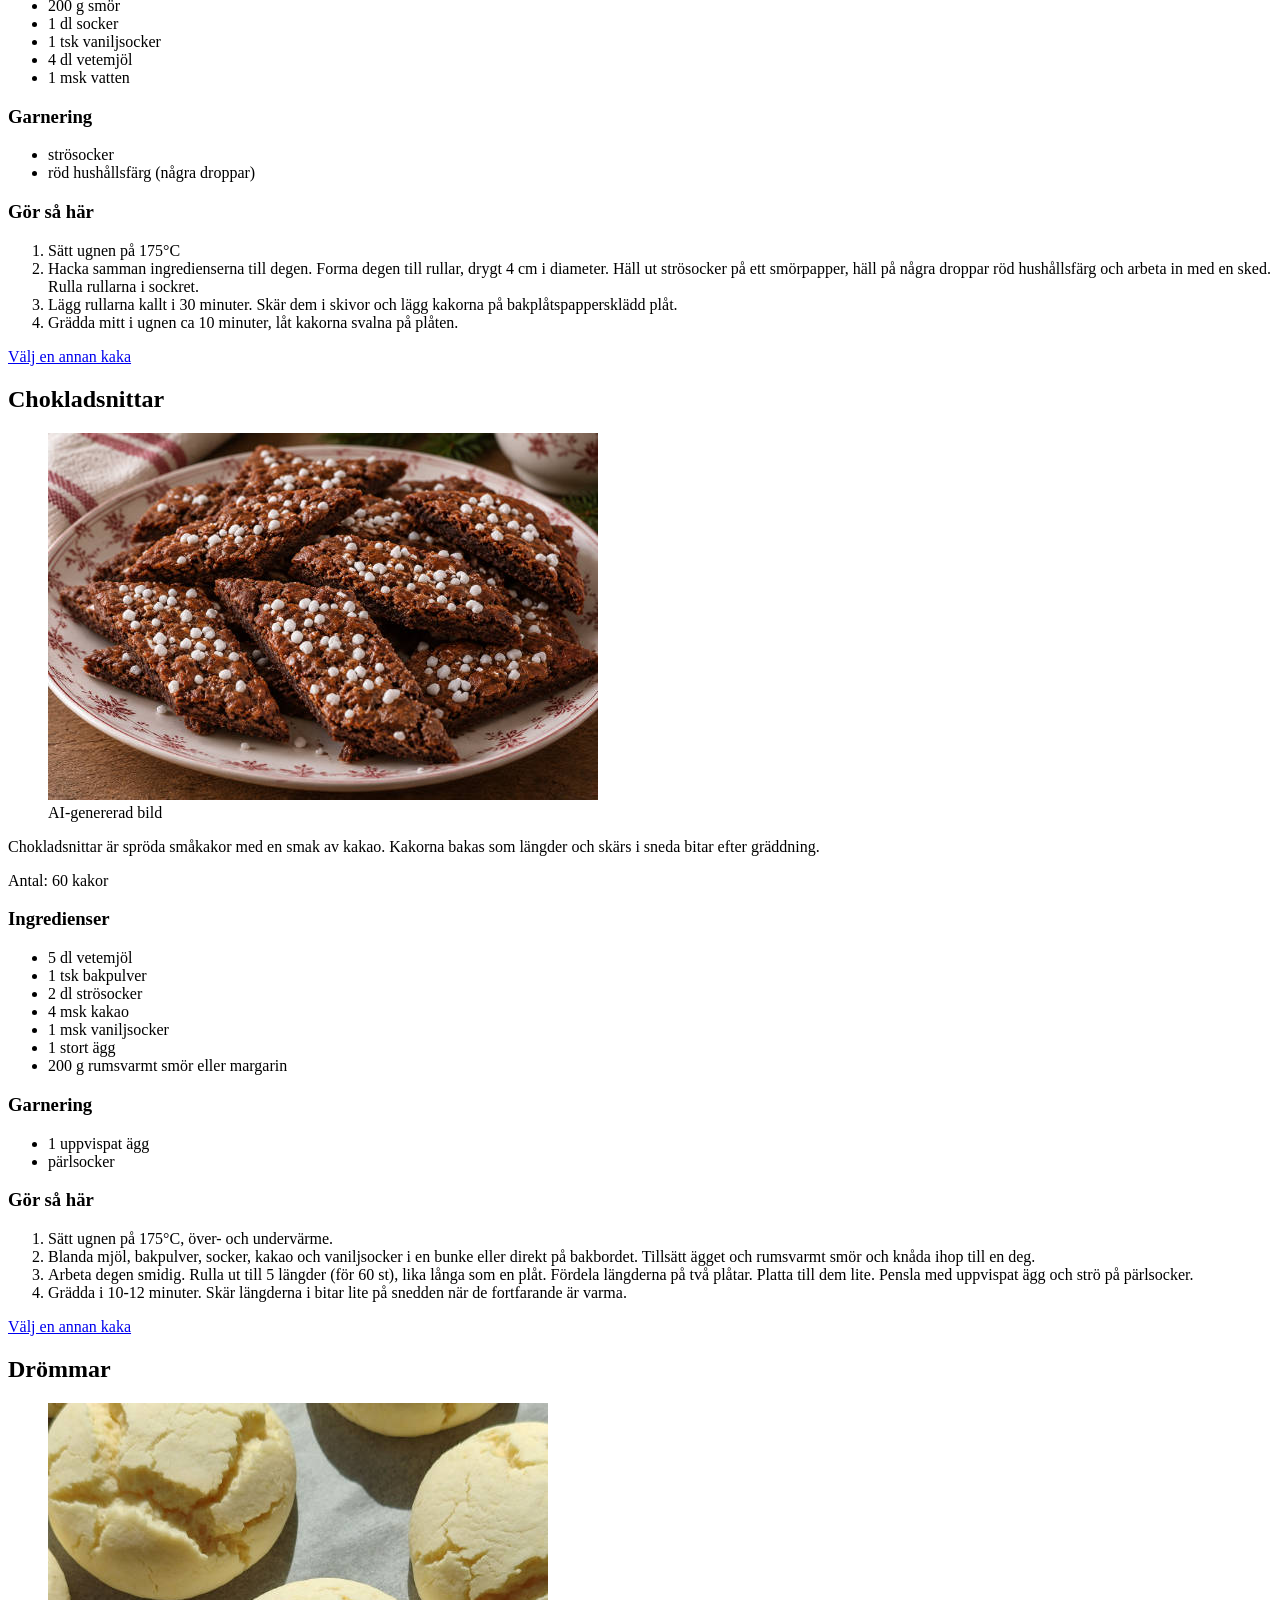
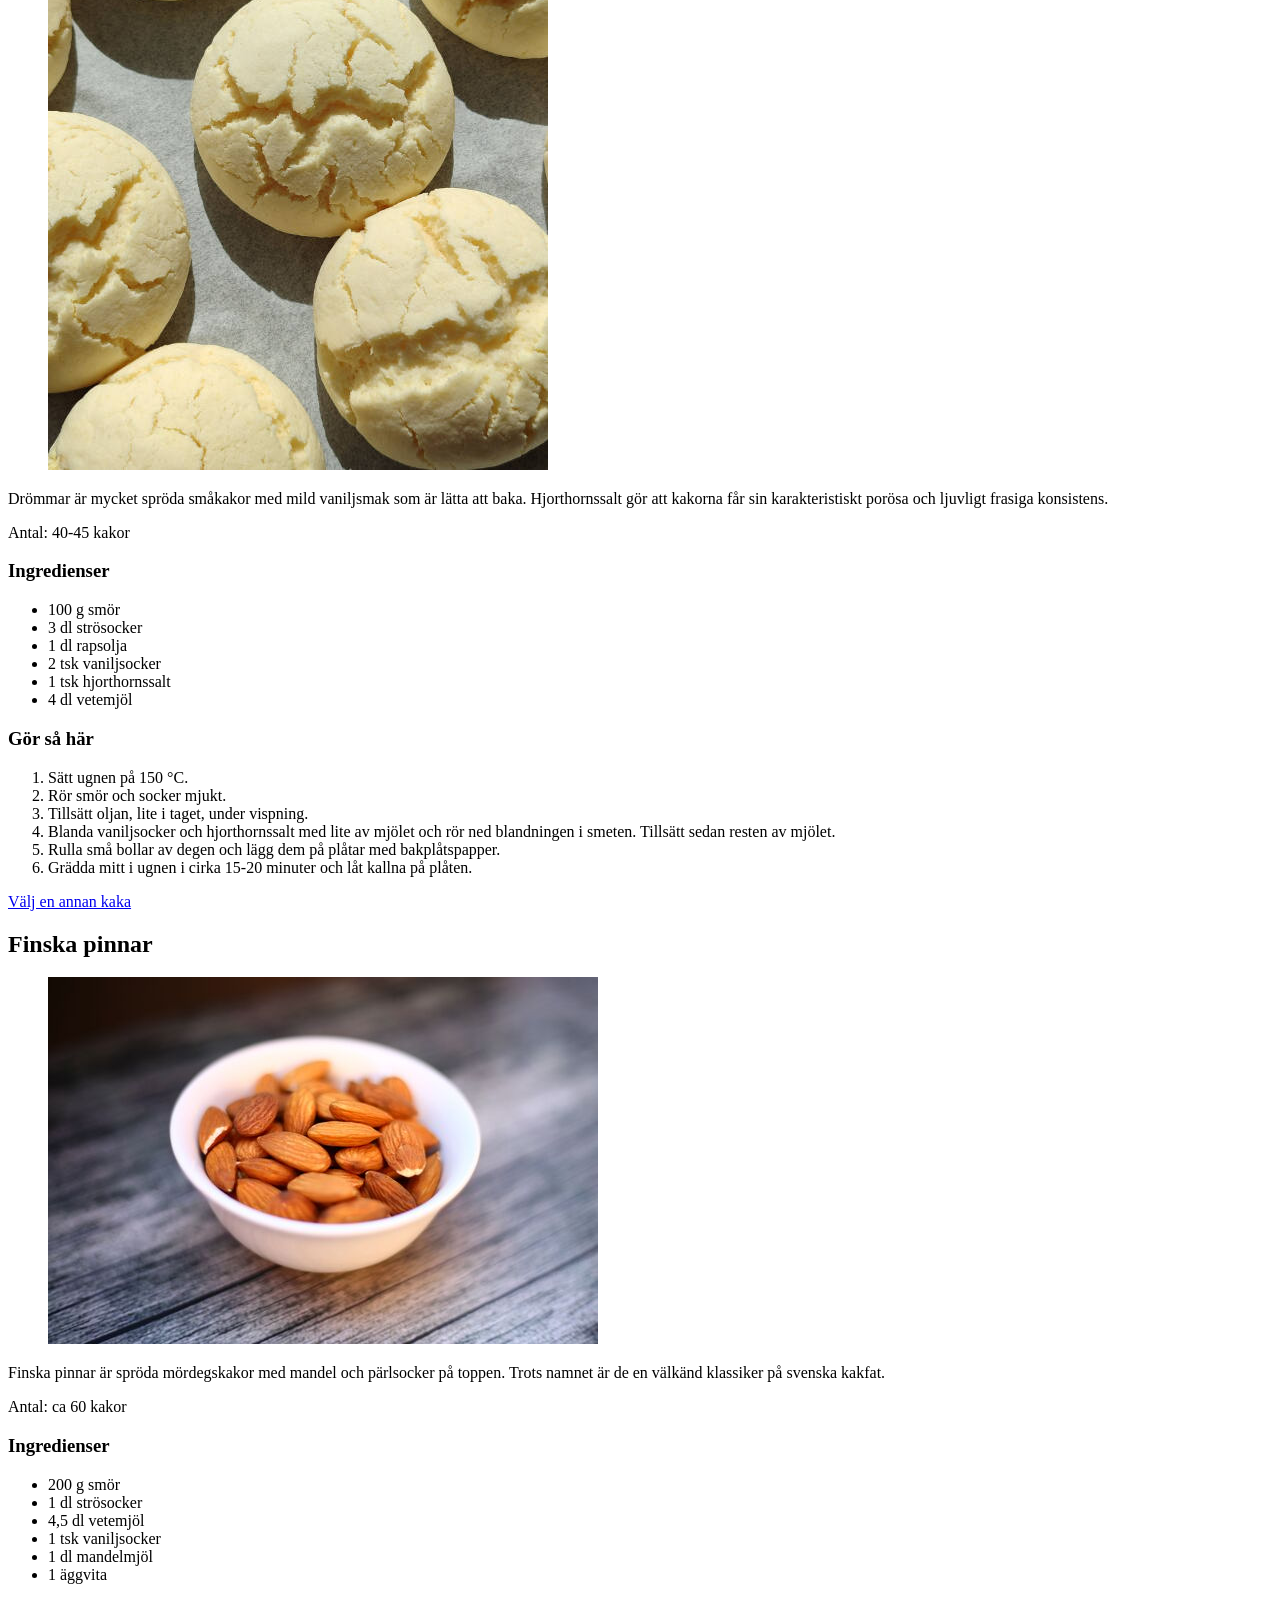
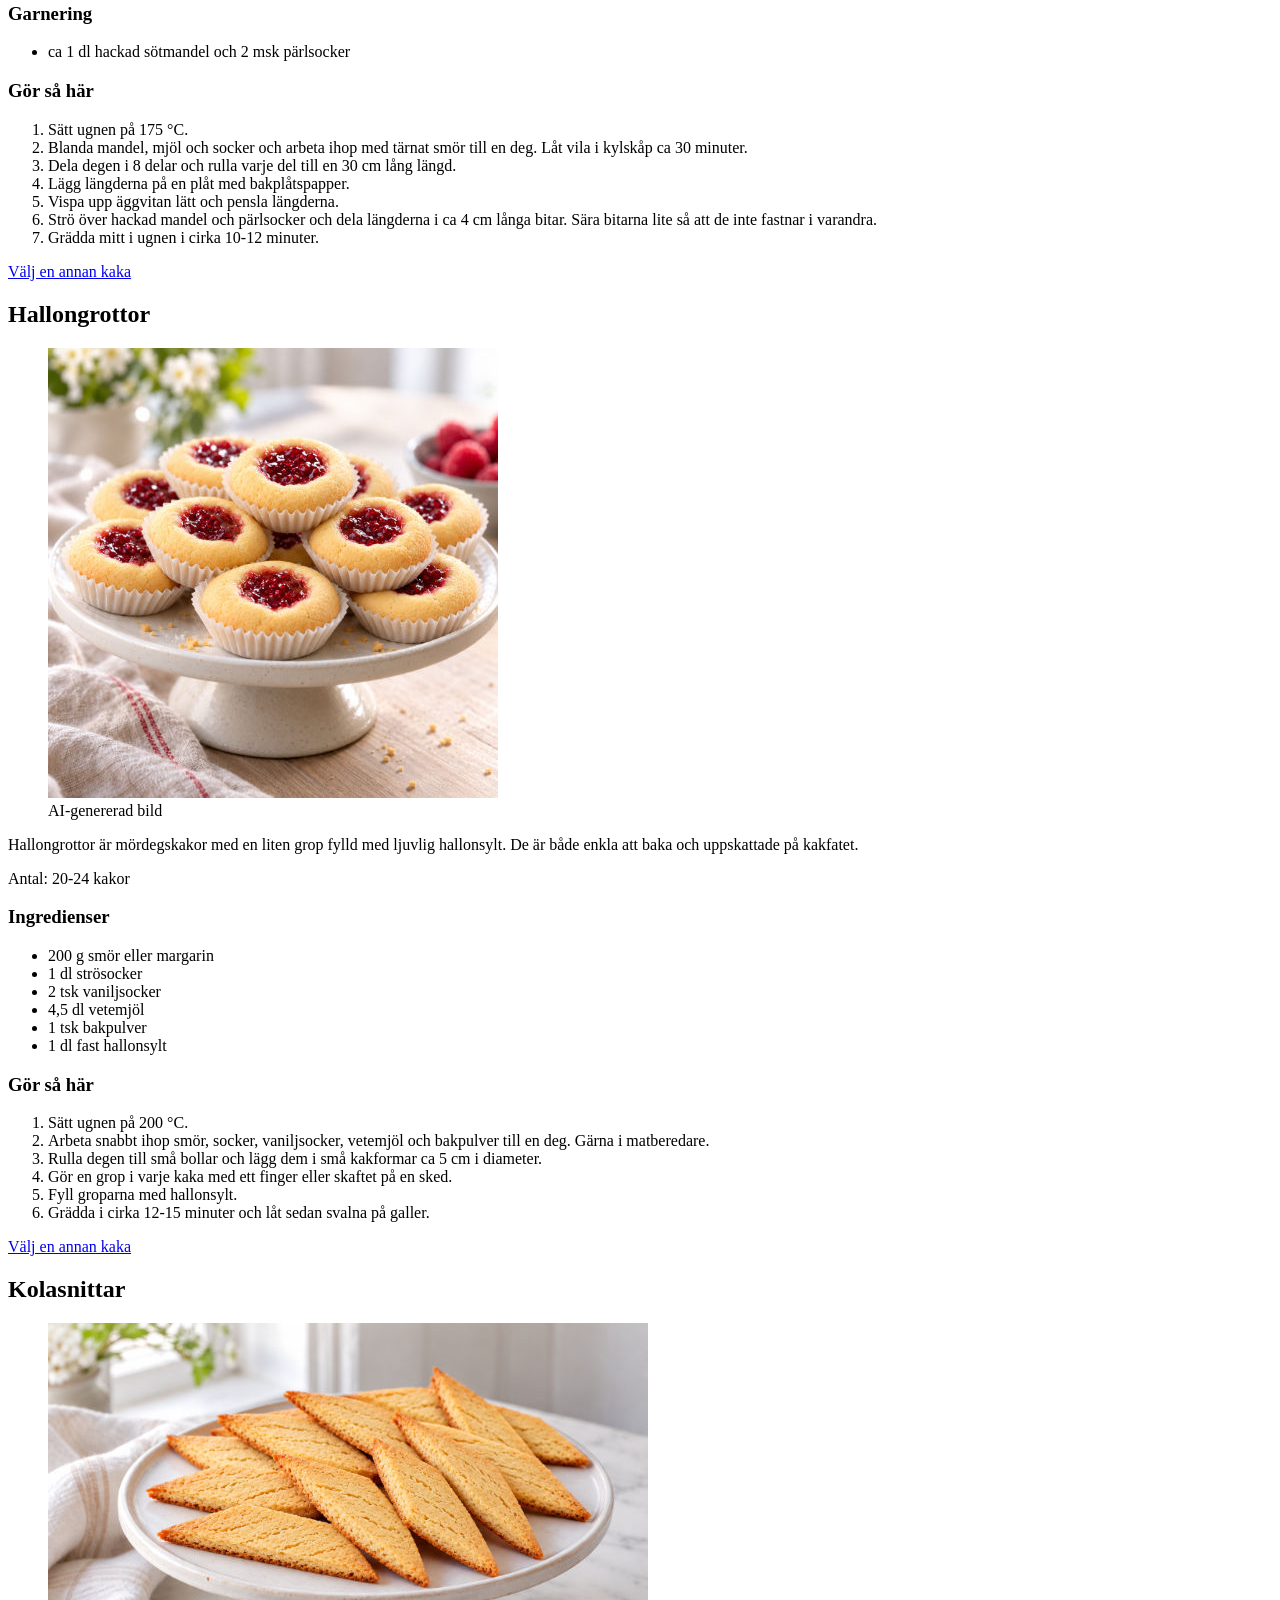
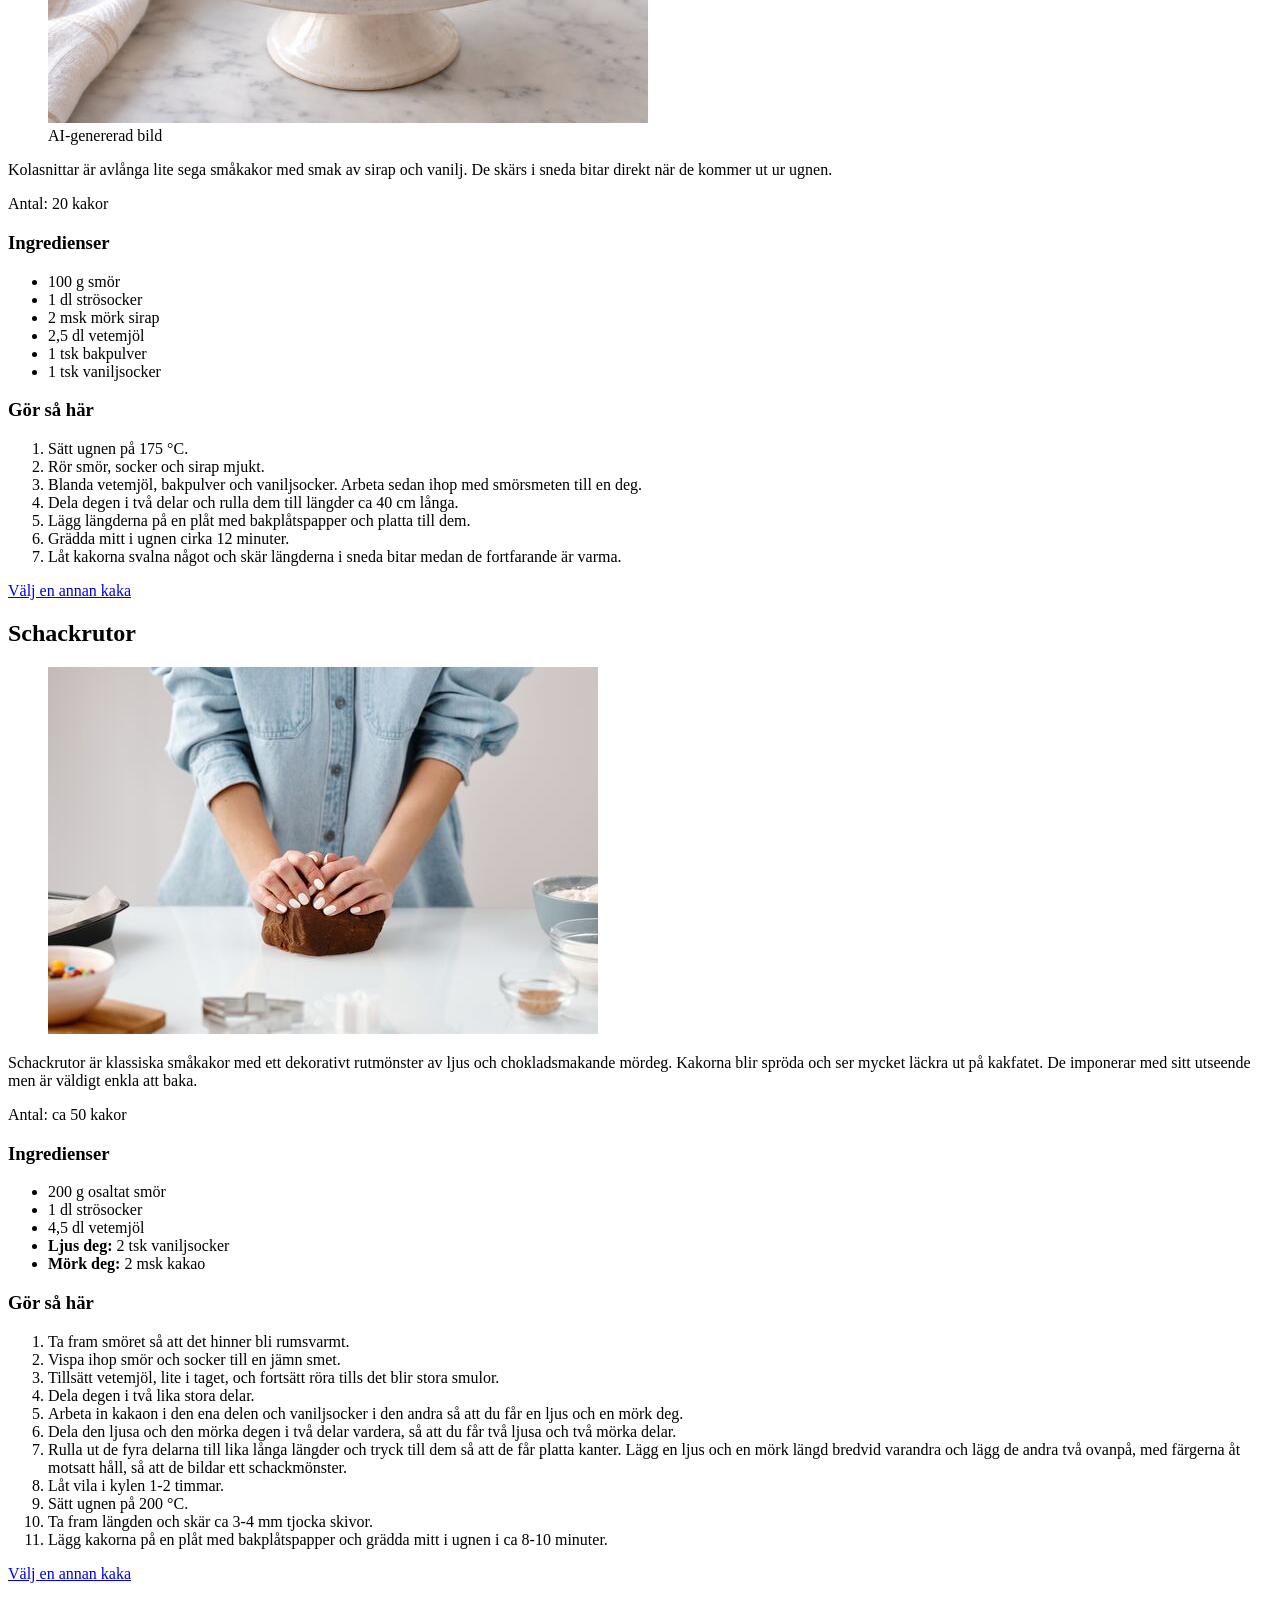
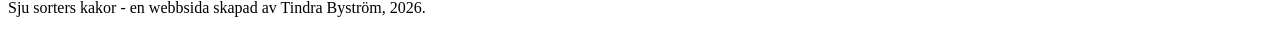
==== commit b100cc7a: "Update image dimensions for better display quality in recipes" ====
--- a/index.html
+++ b/index.html
@@ -1,8 +1,9 @@
 <!DOCTYPE html>
 <html lang="sv">
-<!-- <!DOCTYPE html> anger att dokumentet är skrivet enligt HTML5 och <html> är rotelement som omfattar hela html-koden. Attributet lang="sv" anger att sidans huvudsakliga språk är svenska. -->
-
-<!-- Dokumenthuvudet innehåller grundläggande information om sidan. Här anges teckenuppsättningen utf-8, som har stöd för bland annat de svenska tecken, samt sidans <title> som visas i webbläsarens flik. -->
+<!-- <!DOCTYPE html> anger att dokumentet är skrivet enligt HTML5. -->
+<!-- <html> är rotelement som omfattar hela html-koden. Attributet lang="sv" anger att sidans huvudsakliga språk är svenska. -->
+
+<!-- Dokumenthuvudet innehåller information om sidan. UTF-8 stöder svenska tecken och <title> anger texten i webbläsarens flik. -->
  <head>
   <meta charset="utf-8">
   <title>Sju sorters kakor</title>
@@ -13,9 +14,9 @@
      <!-- <header> samlar sidans inledande innehåll med huvudrubrik, introduktionsbild och introduktion till traditionen sju sorters kakor.-->
     <header>
       <h1>Sju sorters kakor</h1>
-      <!-- Introduktionsbild med beskrivande alt-text för ökad tillgänlighet. Bildmåtten anges för att reservera plats vid laddning av bilden.-->
+      <!-- <figure> används för bilderna. Alla bilder har alt-text för tillgänglighet och mått för att reservera plats. -->
       <figure>
-        <img src="assets/images/ingredienser.jpg" alt="Bakingredienser med mjöl, smör och ägg bredvid en kavel" width="400" height="533">
+        <img src="assets/images/ingredienser.jpg" alt="Bakingredienser med mjöl, smör och ägg bredvid en kavel" width="500" height="667">
       </figure>
       
       <!-- Introduktionen är uppdelad i två textstycken som presenterar traditionen och sidans innehåll. -->
@@ -23,7 +24,7 @@
       <p>På den här sidan finns recept på sju småkakor att prova på!</p>
     </header>
 
-    <!-- Huvudnavigation med lista av länkar till recepten. Länkarna motsvarar receptens id-attribut. -->
+    <!-- Huvudnavigation med lista av länkar till recepten. id="toppen" gör det möjligt att länka tillbaka till menyn. -->
     <nav id="toppen">
       <!-- <h2> används för navigationens rubrik. -->
      <h2>Välj en kaka</h2>
@@ -38,14 +39,14 @@
      </ul>
     </nav>
     
-    <!-- <main> innehåller webbsidans huvudsakliga innehåll, som består av kakrecepten. Varje recept ligger i en egen article eftersom det är ett självständigt innehåll som ska kunna förstås för sig. -->
+    <!-- <main> innehåller webbsidans huvudsakliga innehåll, som består av kakrecepten. Varje recept ligger i en egen article eftersom det är ett självständigt innehåll. -->
     <main>
-      <!-- Här kommer första receptet brysselkex. id:t "brysselkex" kopplar receptet till länken för Brysselkex i huvudnavigationen. -->
-      <!-- Receptet är hämtad från ICA. Beskrivningen av kakan är omformulerad med egna ord: https://www.ica.se/recept/brysselkex-433625/ -->
+      <!-- Här kommer första receptet brysselkex. id-attributet kopplar receptet till länken i huvudnavigationen. -->
+      <!-- Receptet är hämtat från ICA. Beskrivningen av kakan är omformulerad med egna ord: https://www.ica.se/recept/brysselkex-433625/ -->
       <article id="brysselkex">
         <h2>Brysselkex</h2>
 
-        <!-- <figure> samlar bilden och den tillhörande bildtexten. <figcaption> används för att ange att bilden är AI-genererad. -->
+        <!-- <figcaption> används för att ange att bilden är AI-genererad. -->
         <figure>
           <img src="assets/images/brysselkex.jpg" alt="Brysselkex med sockerkant" width="500" height="333">
           <figcaption>AI-genererad bild</figcaption>
@@ -80,19 +81,18 @@
           <li>Lägg rullarna kallt i 30 minuter. Skär dem i skivor och lägg kakorna på bakplåtspappersklädd plåt.</li>
           <li>Grädda mitt i ugnen ca 10 minuter, låt kakorna svalna på plåten.</li>
         </ol>
+        <!-- Länk leder tillbaka till receptmenyn via id="toppen". -->
         <p><a href="#toppen">Välj en annan kaka</a></p>
       </article>
 
       <!-- Resterande recept följer samma grundstruktur som det första receptet. Vissa recept innehåller även extra delar, till exempel garnering, bildtext eller annan information som är specifik för receptet. -->
       
       <!-- Här börjar receptet chokladsnittar.-->
-      <!-- Receptet är hämtad från ICA. Beskrivningen av kakan är omformulerad med egna ord: https://www.ica.se/recept/chokladsnittar-2131/ -->
+      <!-- Receptet är hämtat från ICA. Beskrivningen av kakan är omformulerad med egna ord: https://www.ica.se/recept/chokladsnittar-2131/ -->
       <article id="chokladsnittar">
         <h2>Chokladsnittar</h2>
-
-        <!-- Receptbilden är AI-genererad och bildtexten anger detta.-->
-        <figure>
-          <img src="assets/images/chokladsnittar.jpg" alt="Chokladsnittar med pärlsocker" width="450" height="300">
+        <figure>
+          <img src="assets/images/chokladsnittar.jpg" alt="Chokladsnittar med pärlsocker" width="550" height="367">
           <figcaption>AI-genererad bild</figcaption>
         </figure>
 
@@ -129,7 +129,7 @@
       <article id="drommar">
         <h2>Drömmar</h2>
         <figure>
-          <img src="assets/images/drommar.jpg" alt="Drömmar, spröda småkakor med vaniljsmak" width="350" height="467">
+          <img src="assets/images/drommar.jpg" alt="Drömmar, spröda småkakor med vaniljsmak" width="500" height="667">
         </figure>
         <p>Drömmar är mycket spröda småkakor med mild vaniljsmak som är lätta att baka. Hjorthornssalt gör att kakorna får sin karakteristiskt porösa och ljuvligt frasiga konsistens.</p>
         <p>Antal: 40-45 kakor</p>
@@ -159,6 +159,7 @@
       <!-- Här börjar receptet finska pinnar. -->
       <article id="finska-pinnar">
         <h2>Finska pinnar</h2>
+
         <figure>
           <img src="assets/images/finska-pinnar.jpg" alt="Mandlar i en skål" width="550" height="367">
         </figure>
@@ -196,8 +197,7 @@
       <!-- Här börjar receptet hallongrottor. -->
       <article id="hallongrottor">
         <h2>Hallongrottor</h2>
-        
-        <!-- Receptbilden är AI-genererad och bildtexten anger detta. -->
+
         <figure>
           <img src="assets/images/hallongrottor.jpg" alt="Hallongrottor med hallonsylt på ett kakfat" width="450" height="450">
           <figcaption>AI-genererad bild</figcaption>
@@ -232,7 +232,6 @@
       <article id="kolasnittar">
         <h2>Kolasnittar</h2>
 
-        <!-- Receptbilden är AI-genererad och bildtexten anger detta. -->
         <figure>
           <img src="assets/images/kolasnittar.jpg" alt="Kolasnittar upplagda på ett kakfat" width="600" height="400">
           <figcaption>AI-genererad bild</figcaption>
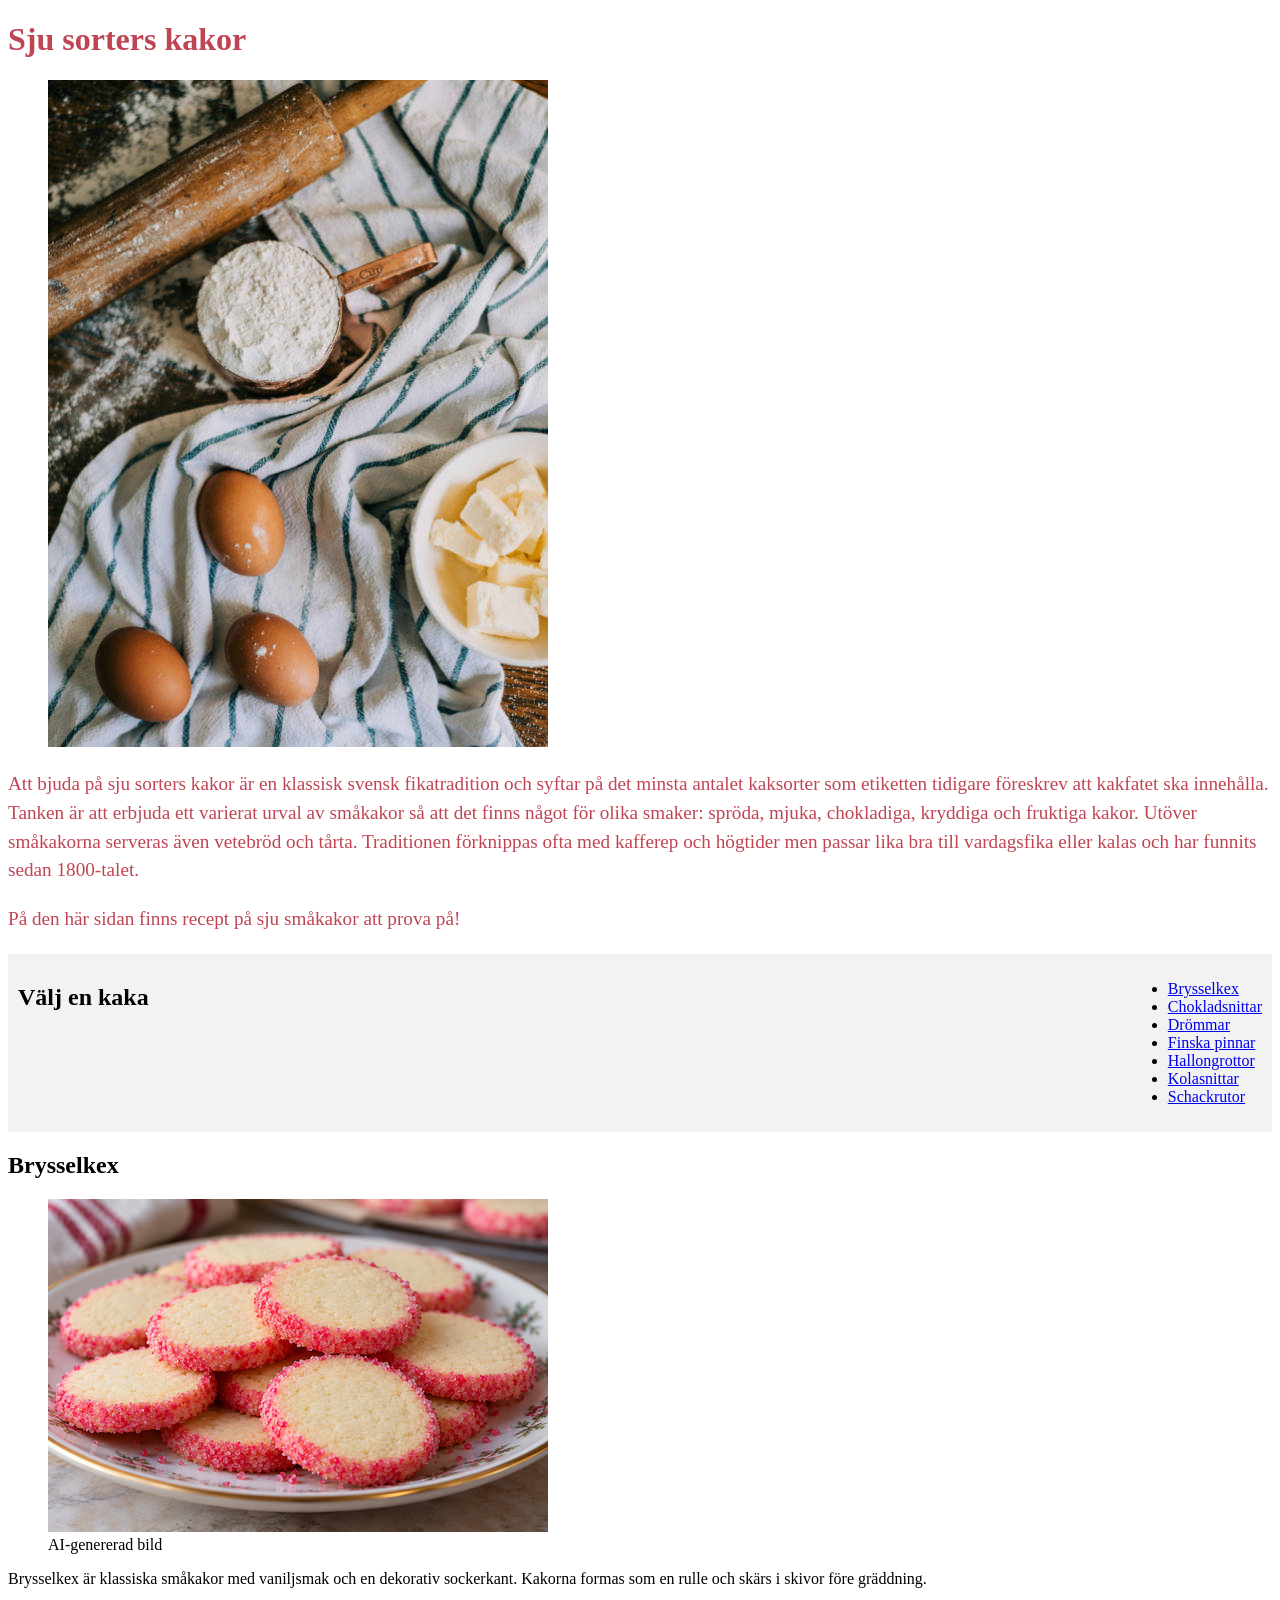
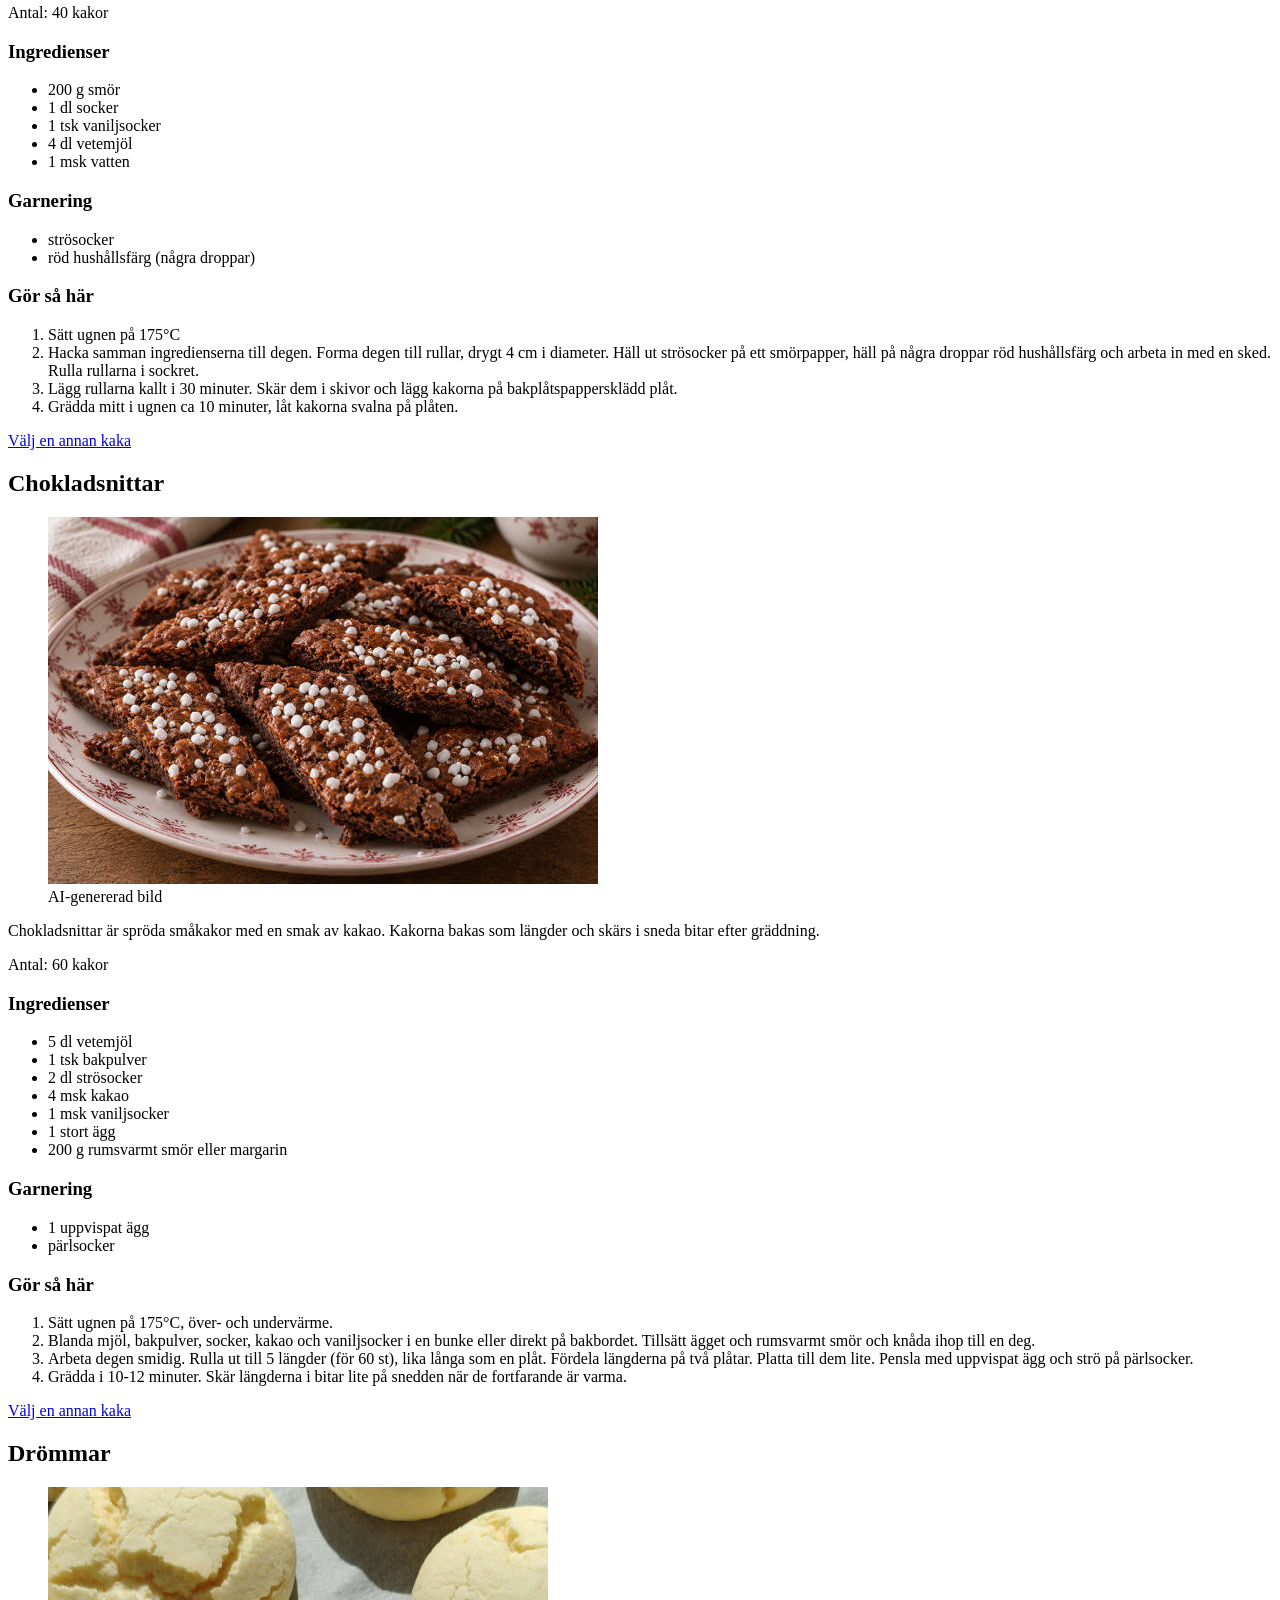
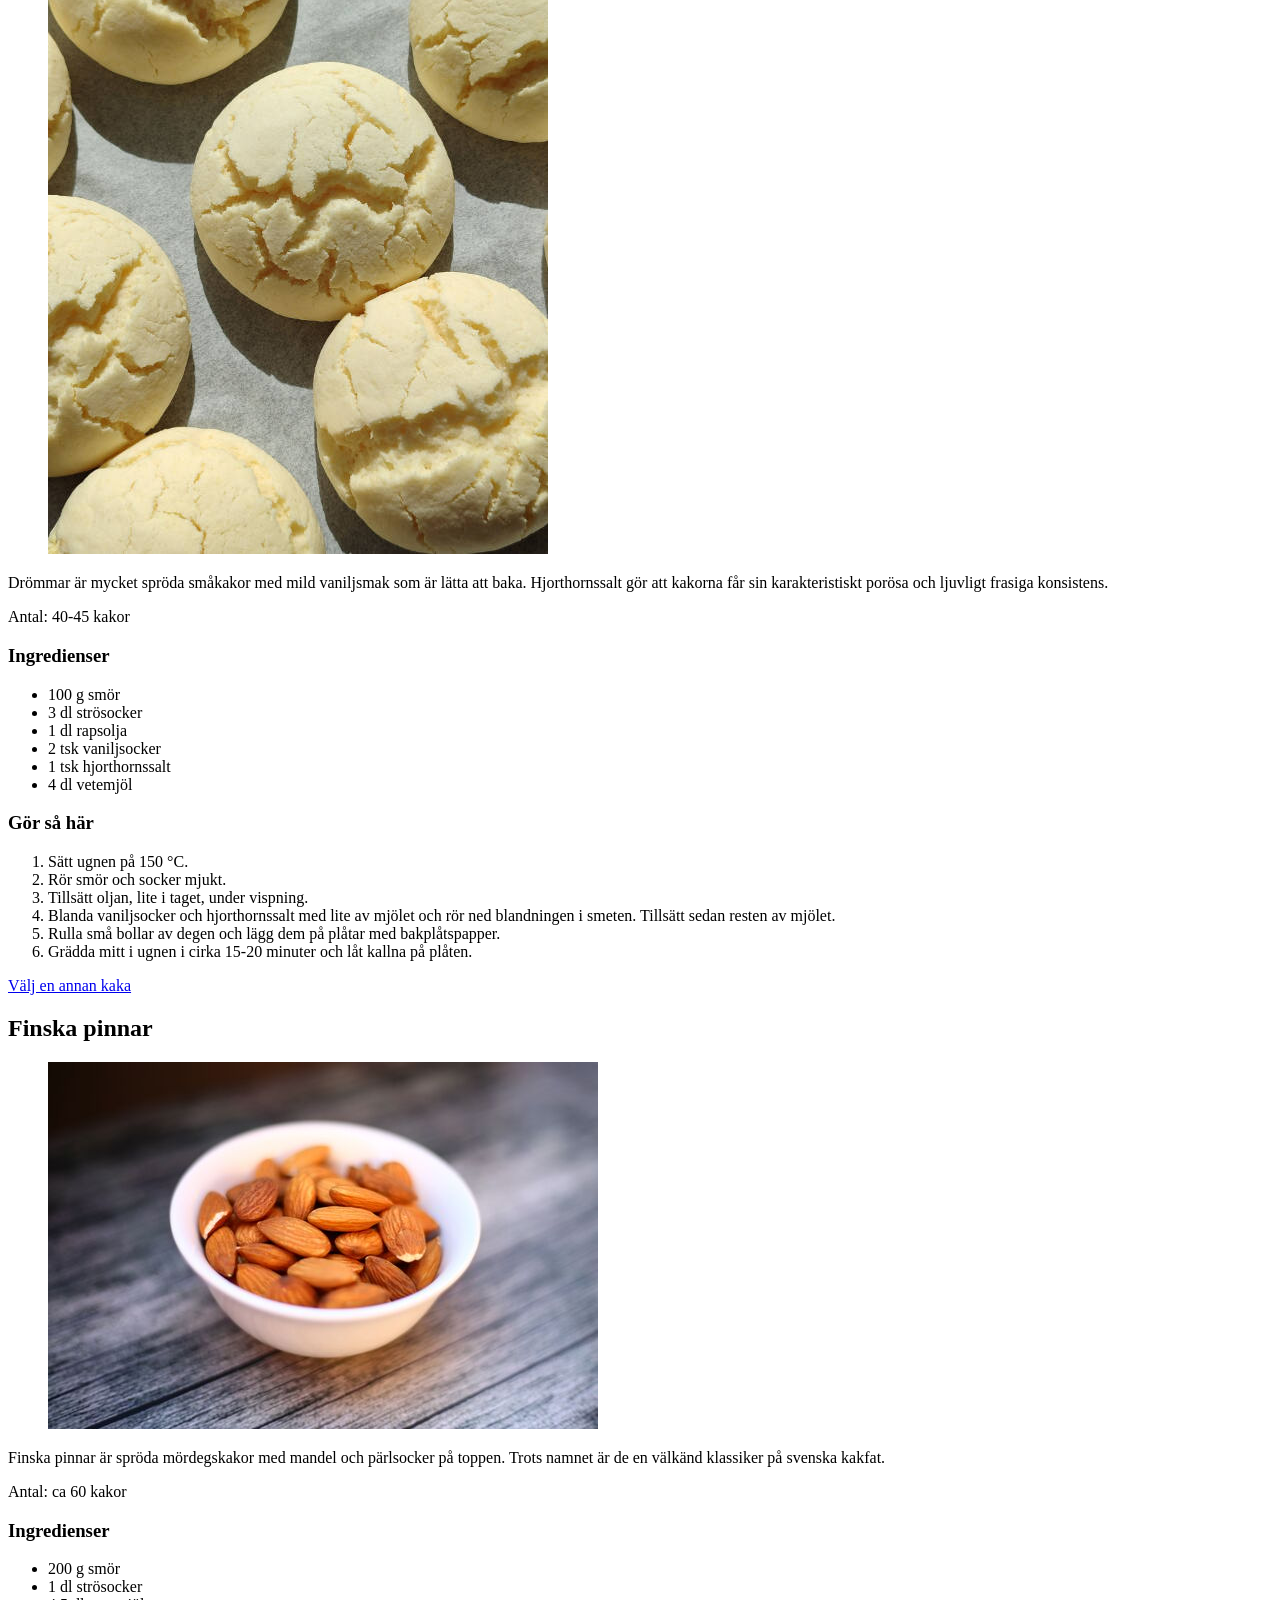
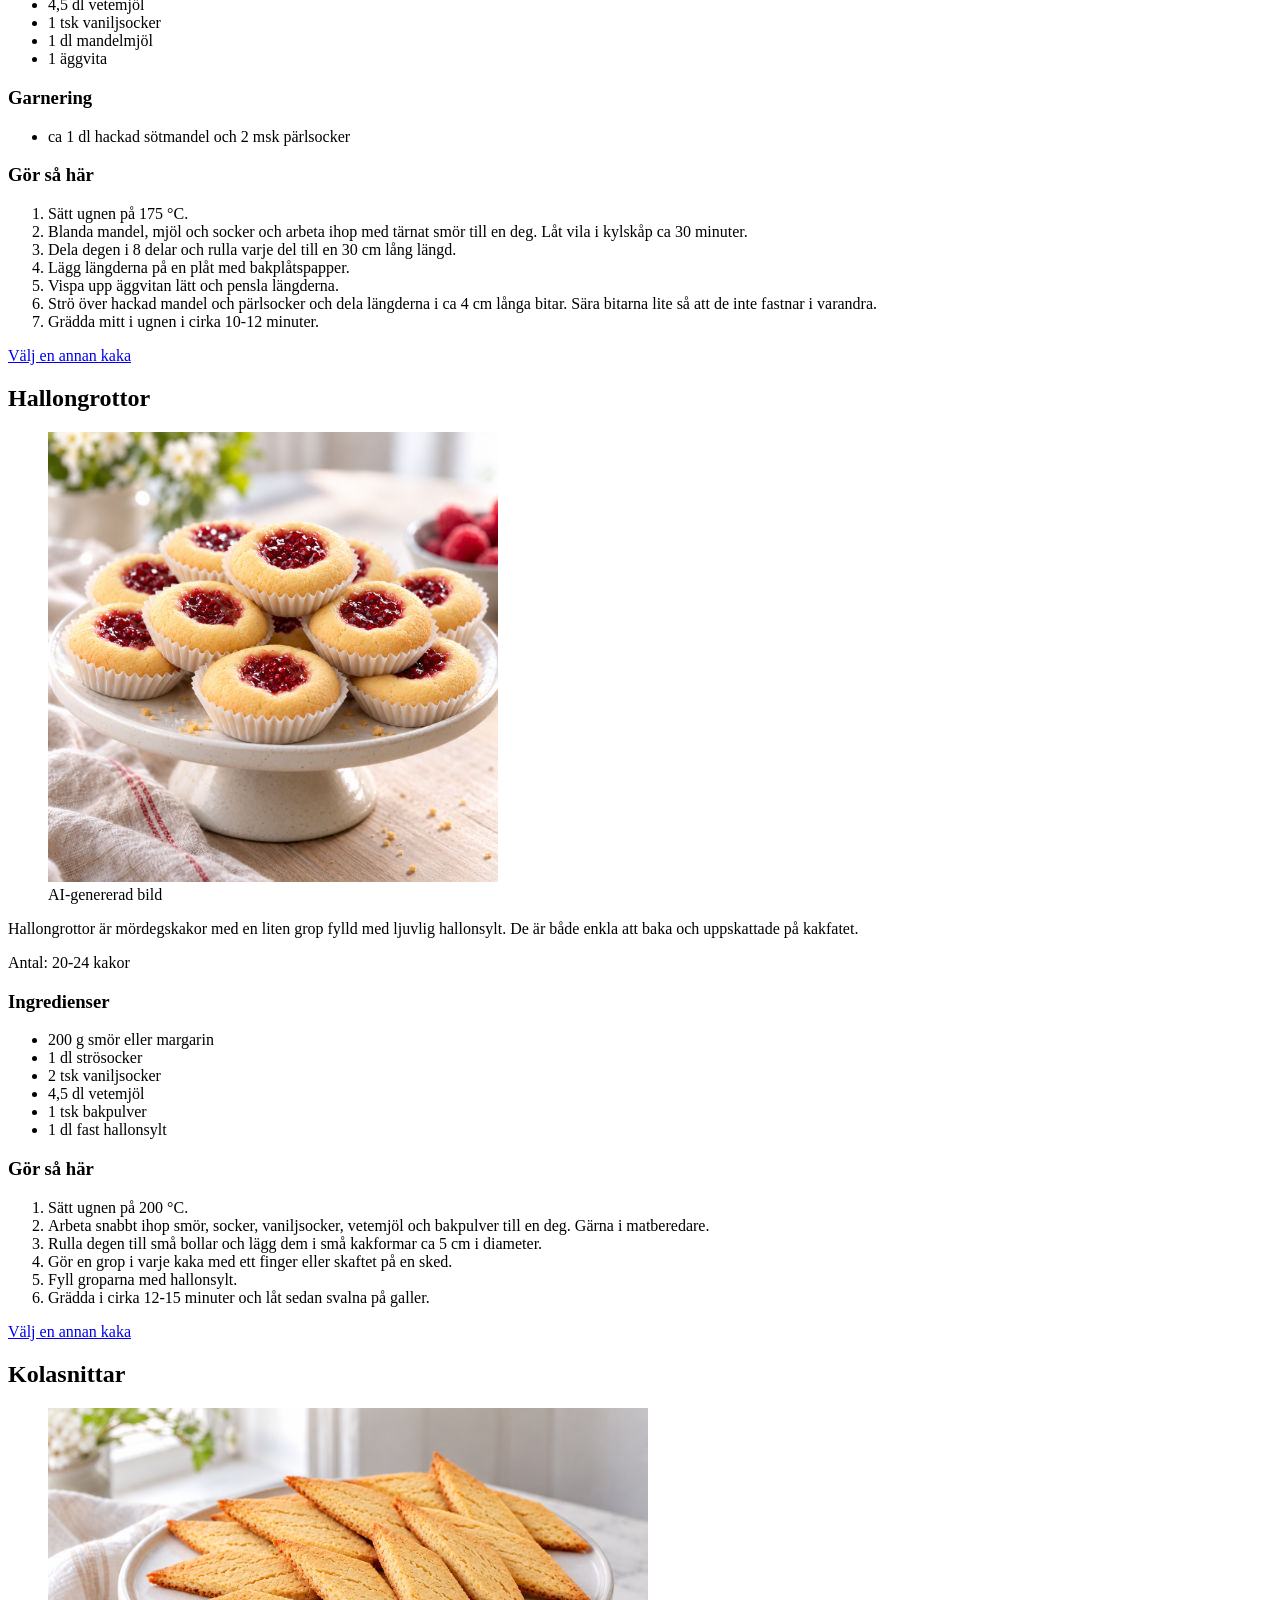
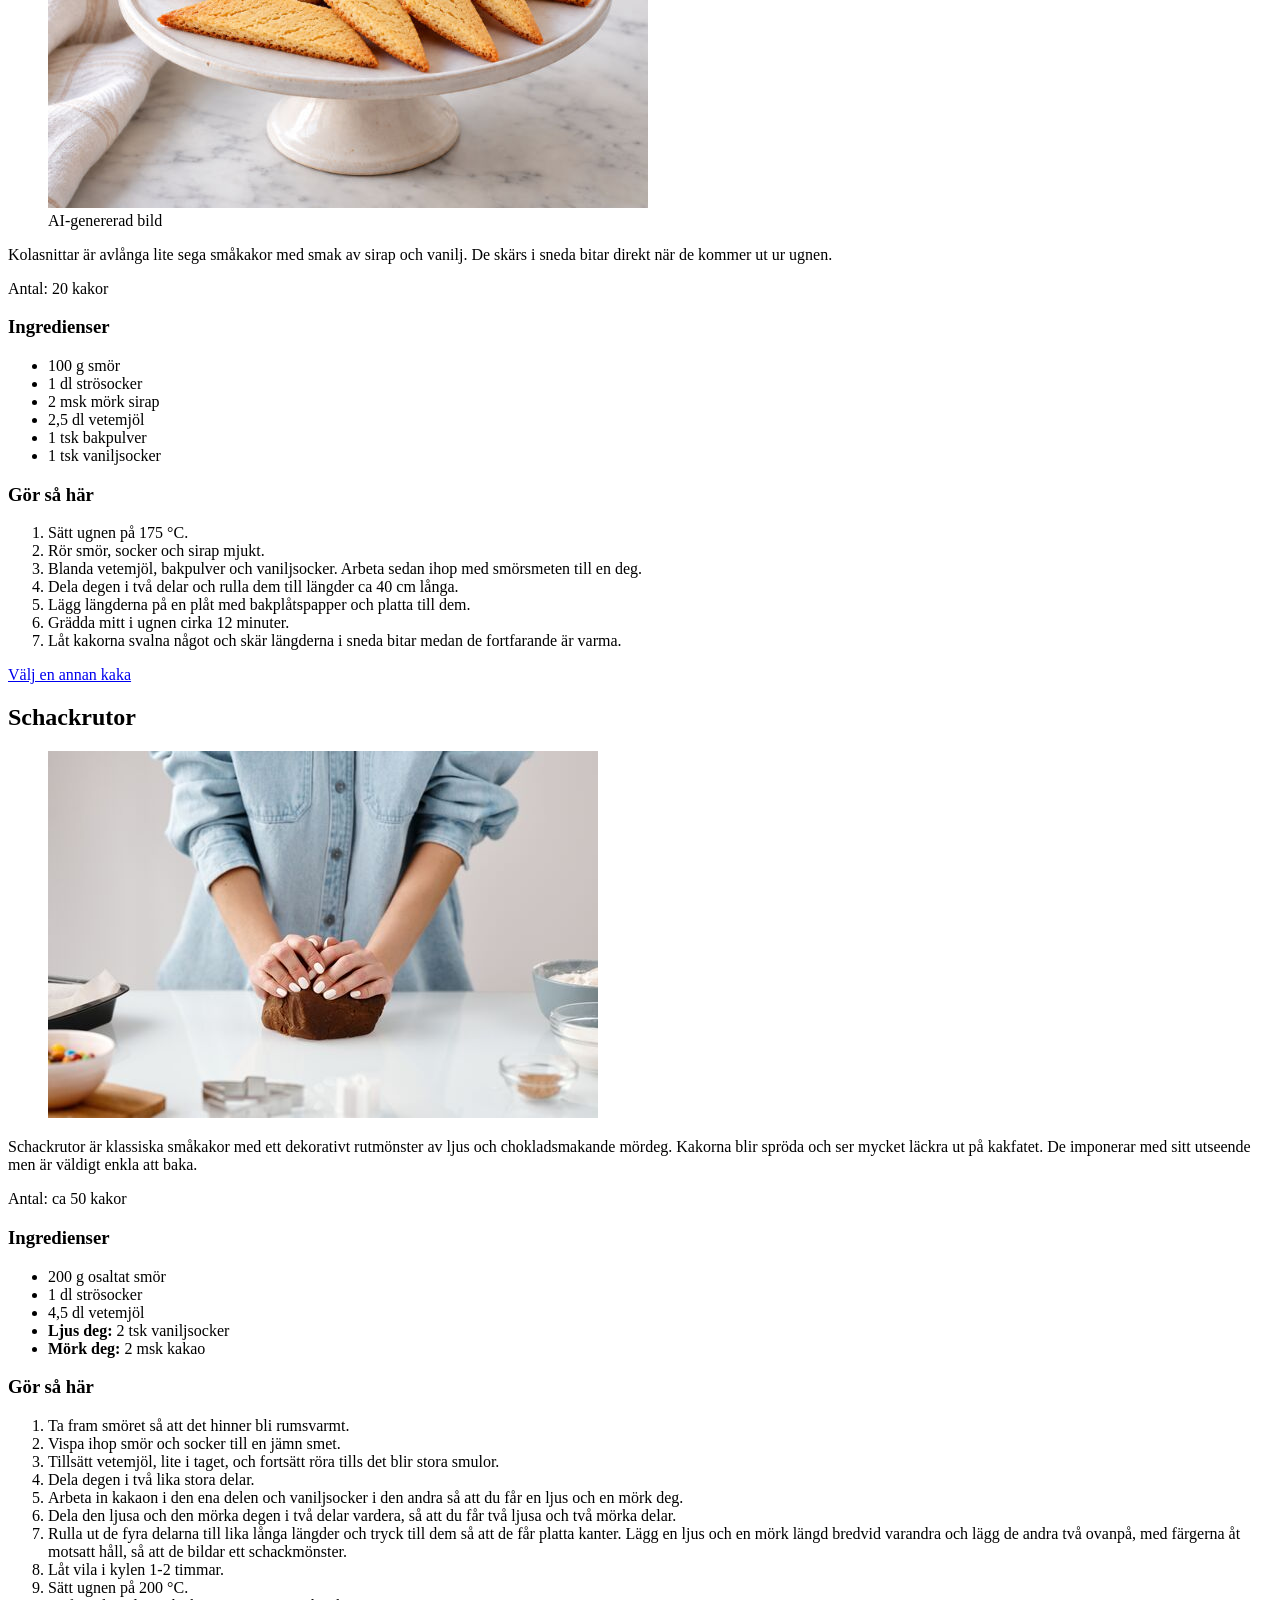
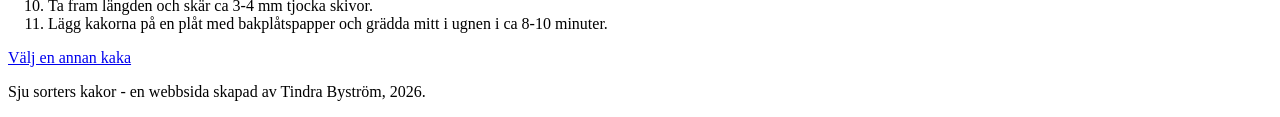
==== commit 408d0c76: "Add header and navigation styles; update HTML structure for improved layout" ====
--- a/index.html
+++ b/index.html
@@ -7,25 +7,27 @@
  <head>
   <meta charset="utf-8">
   <title>Sju sorters kakor</title>
+  <!-- Sju sortets kakor CSS. -->
+  <link rel="stylesheet" href="assets/css/style.css">
  </head>
    
   <!-- <body> omfattar webbsidans synliga innehåll.-->
   <body>
      <!-- <header> samlar sidans inledande innehåll med huvudrubrik, introduktionsbild och introduktion till traditionen sju sorters kakor.-->
     <header>
-      <h1>Sju sorters kakor</h1>
+      <h1 class="intro">Sju sorters kakor</h1>
       <!-- <figure> används för bilderna. Alla bilder har alt-text för tillgänglighet och mått för att reservera plats. -->
       <figure>
         <img src="assets/images/ingredienser.jpg" alt="Bakingredienser med mjöl, smör och ägg bredvid en kavel" width="500" height="667">
       </figure>
       
       <!-- Introduktionen är uppdelad i två textstycken som presenterar traditionen och sidans innehåll. -->
-      <p>Att bjuda på sju sorters kakor är en klassisk svensk fikatradition och syftar på det minsta antalet kaksorter som etiketten tidigare föreskrev att kakfatet ska innehålla. Tanken är att erbjuda ett varierat urval av småkakor så att det finns något för olika smaker: spröda, mjuka, chokladiga, kryddiga och fruktiga kakor. Utöver småkakorna serveras även vetebröd och tårta. Traditionen förknippas ofta med kafferep och högtider men passar lika bra till vardagsfika eller kalas och har funnits sedan 1800-talet.</p>
-      <p>På den här sidan finns recept på sju småkakor att prova på!</p>
+      <p class="intro-text">Att bjuda på sju sorters kakor är en klassisk svensk fikatradition och syftar på det minsta antalet kaksorter som etiketten tidigare föreskrev att kakfatet ska innehålla. Tanken är att erbjuda ett varierat urval av småkakor så att det finns något för olika smaker: spröda, mjuka, chokladiga, kryddiga och fruktiga kakor. Utöver småkakorna serveras även vetebröd och tårta. Traditionen förknippas ofta med kafferep och högtider men passar lika bra till vardagsfika eller kalas och har funnits sedan 1800-talet.</p>
+      <p class="intro-text">På den här sidan finns recept på sju småkakor att prova på!</p>
     </header>
 
     <!-- Huvudnavigation med lista av länkar till recepten. id="toppen" gör det möjligt att länka tillbaka till menyn. -->
-    <nav id="toppen">
+    <nav class="navigation" id="toppen">
       <!-- <h2> används för navigationens rubrik. -->
      <h2>Välj en kaka</h2>
      <ul>
--- a/assets/css/style.css
+++ b/assets/css/style.css
@@ -0,0 +1,40 @@
+/* =====================
+   Header styles
+   ===================== */
+.intro {
+    color:#c04554;
+}
+
+.intro-text {
+    color:#c04554;
+    font-size: 1.2em;
+    line-height: 1.5em;
+    margin-bottom: 20px;
+}
+
+/* =====================
+   Navigation styles
+   ===================== */
+   * { 
+   box-sizing: border-box;
+}
+
+.navigation {
+   display: flex;
+   justify-content: space-between;
+   background-color: #f2f2f2;
+   padding: 10px;
+}
+
+
+
+.navigation-links {
+   display: flex;
+   list-style-type: none;
+   margin: 0;
+   padding: 0;
+}
+   
+   
+   /* länk till olika färger: url(https://www.w3schools.com/cssref/css_colors.php) */
+   /* https://fontawesome.com/search?ic=free-collection */
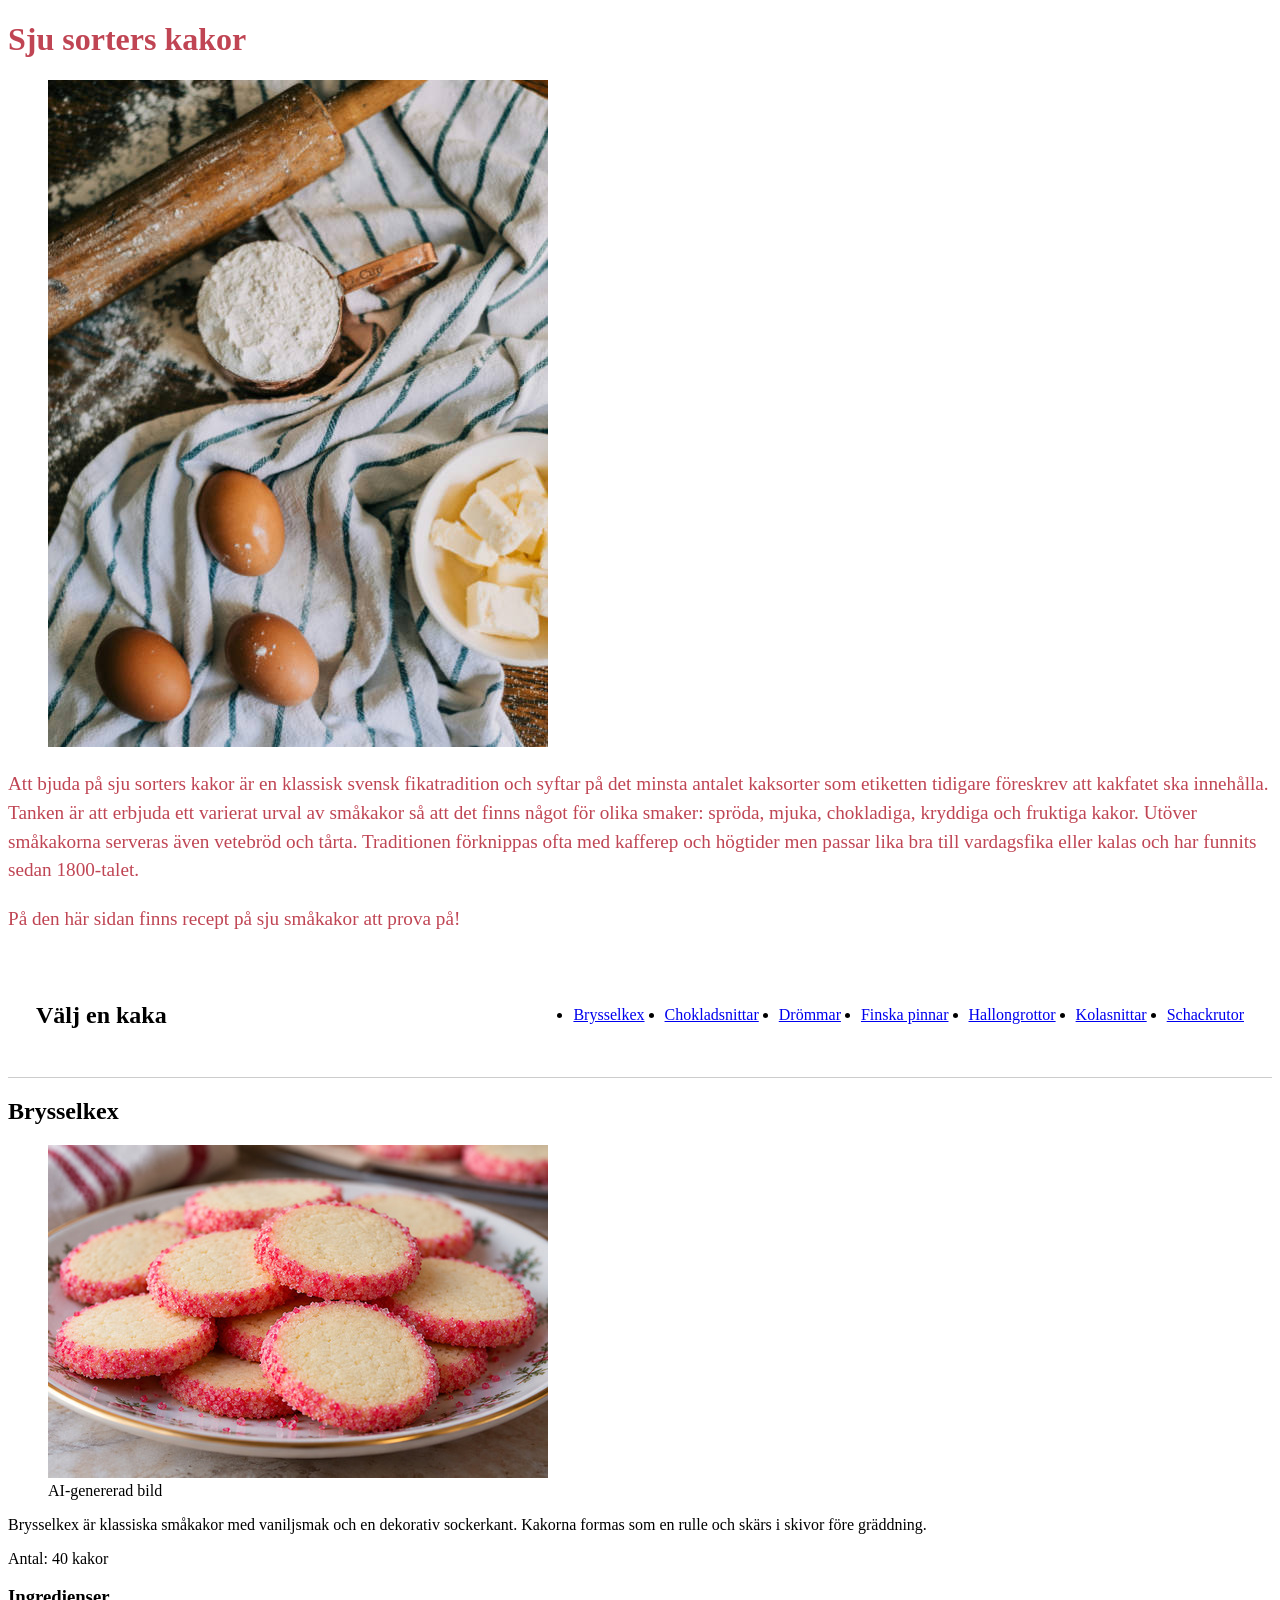
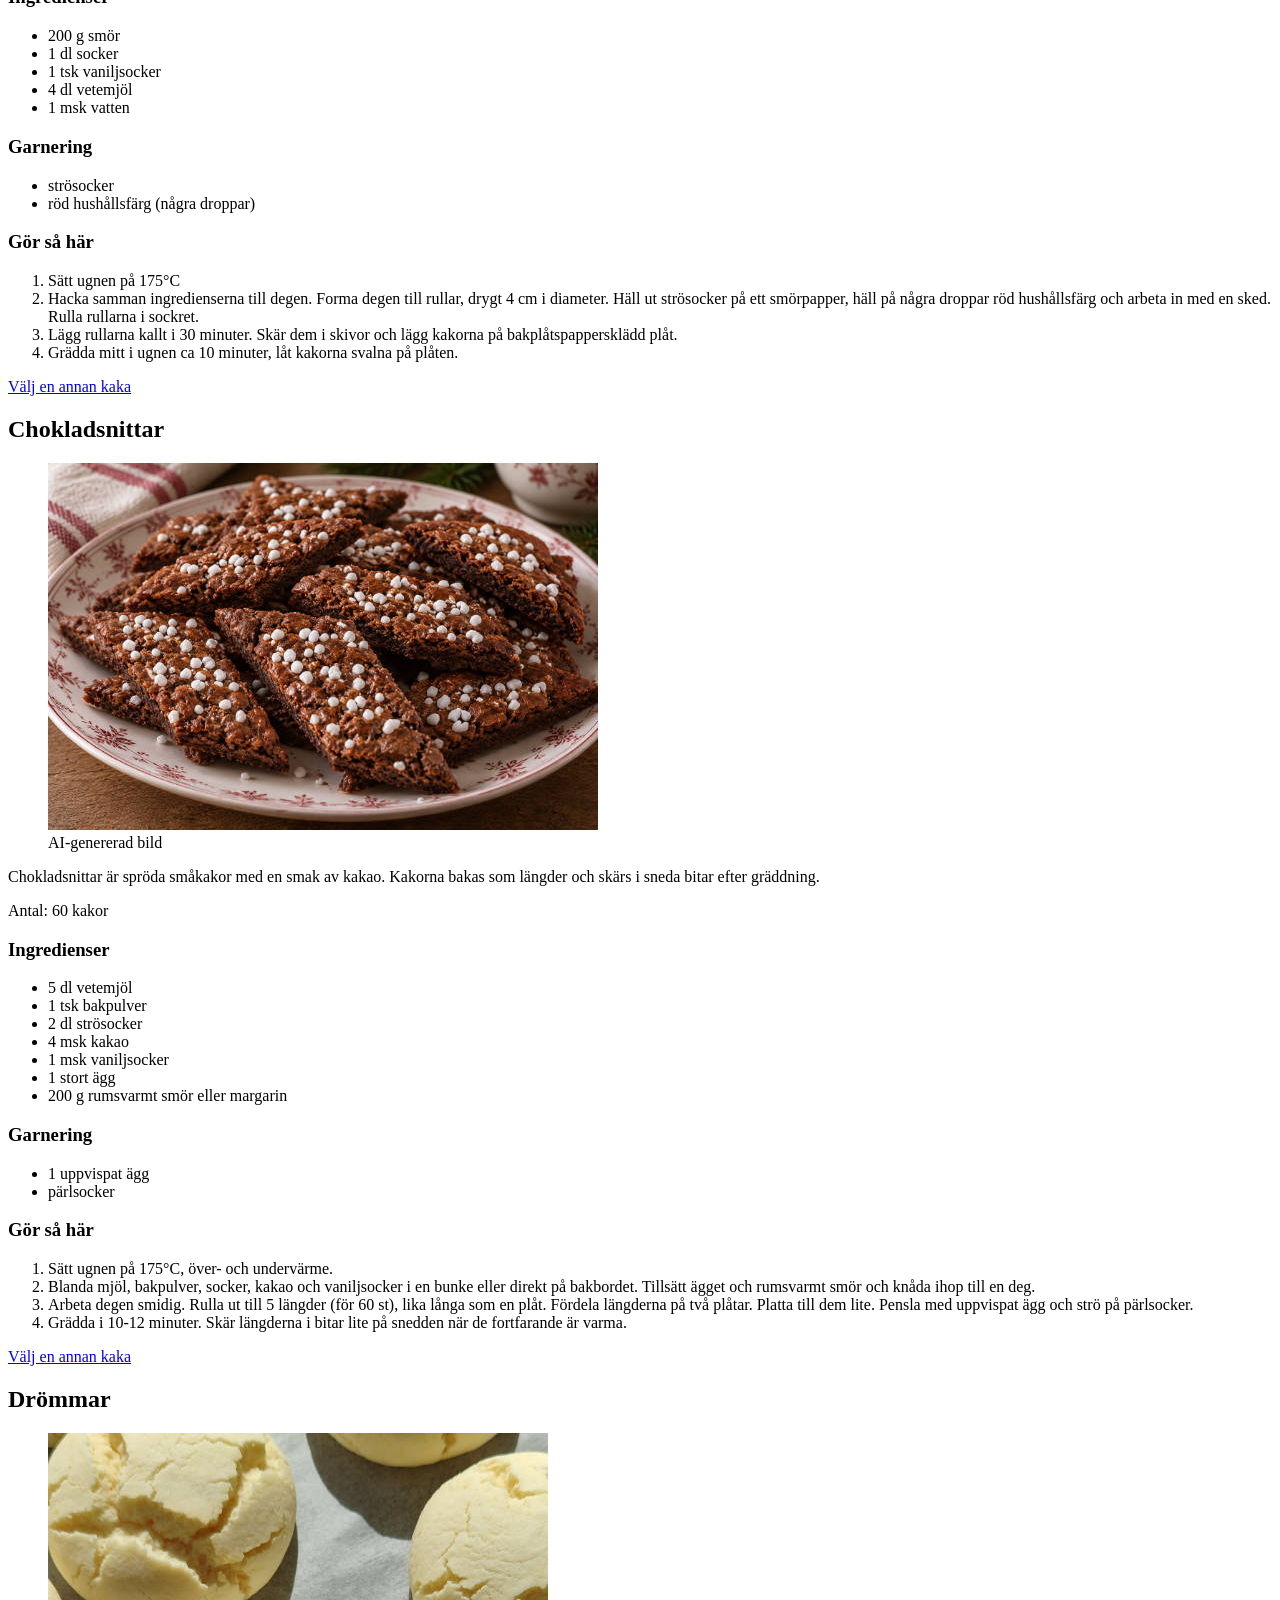
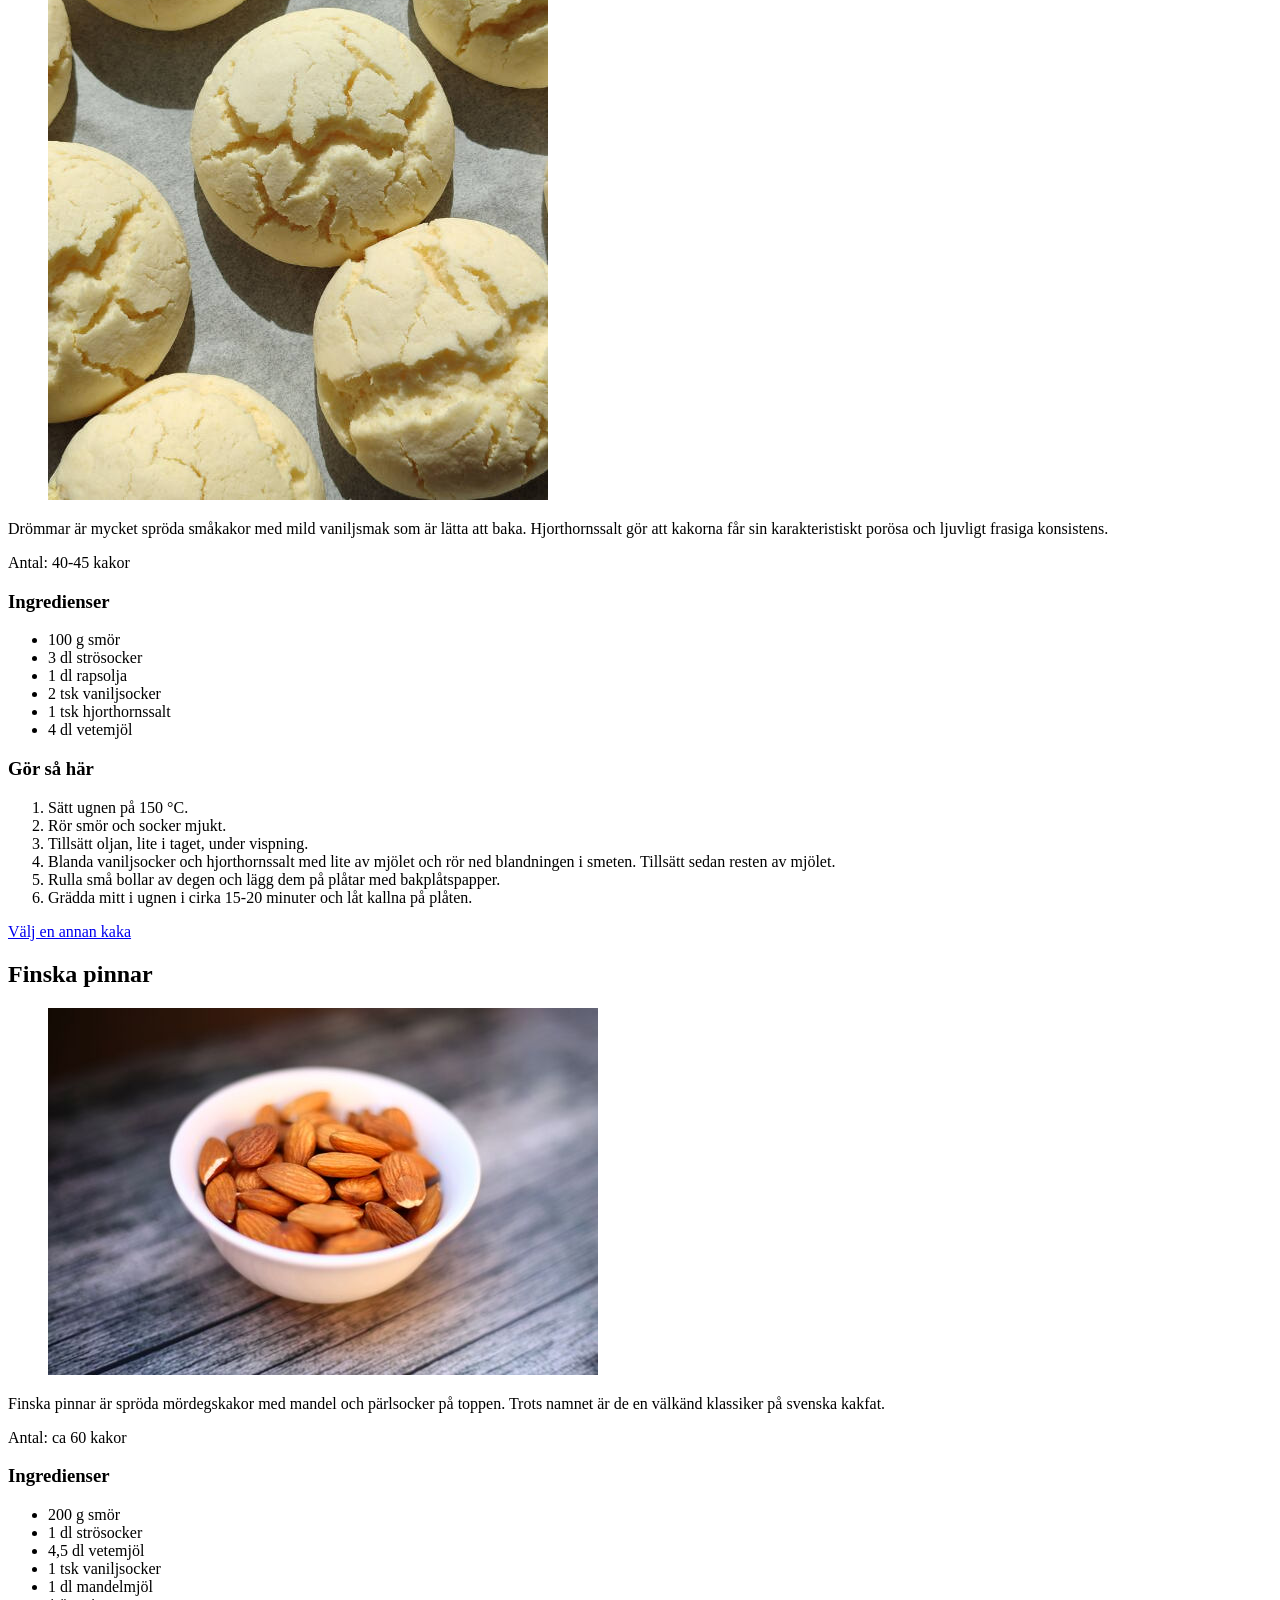
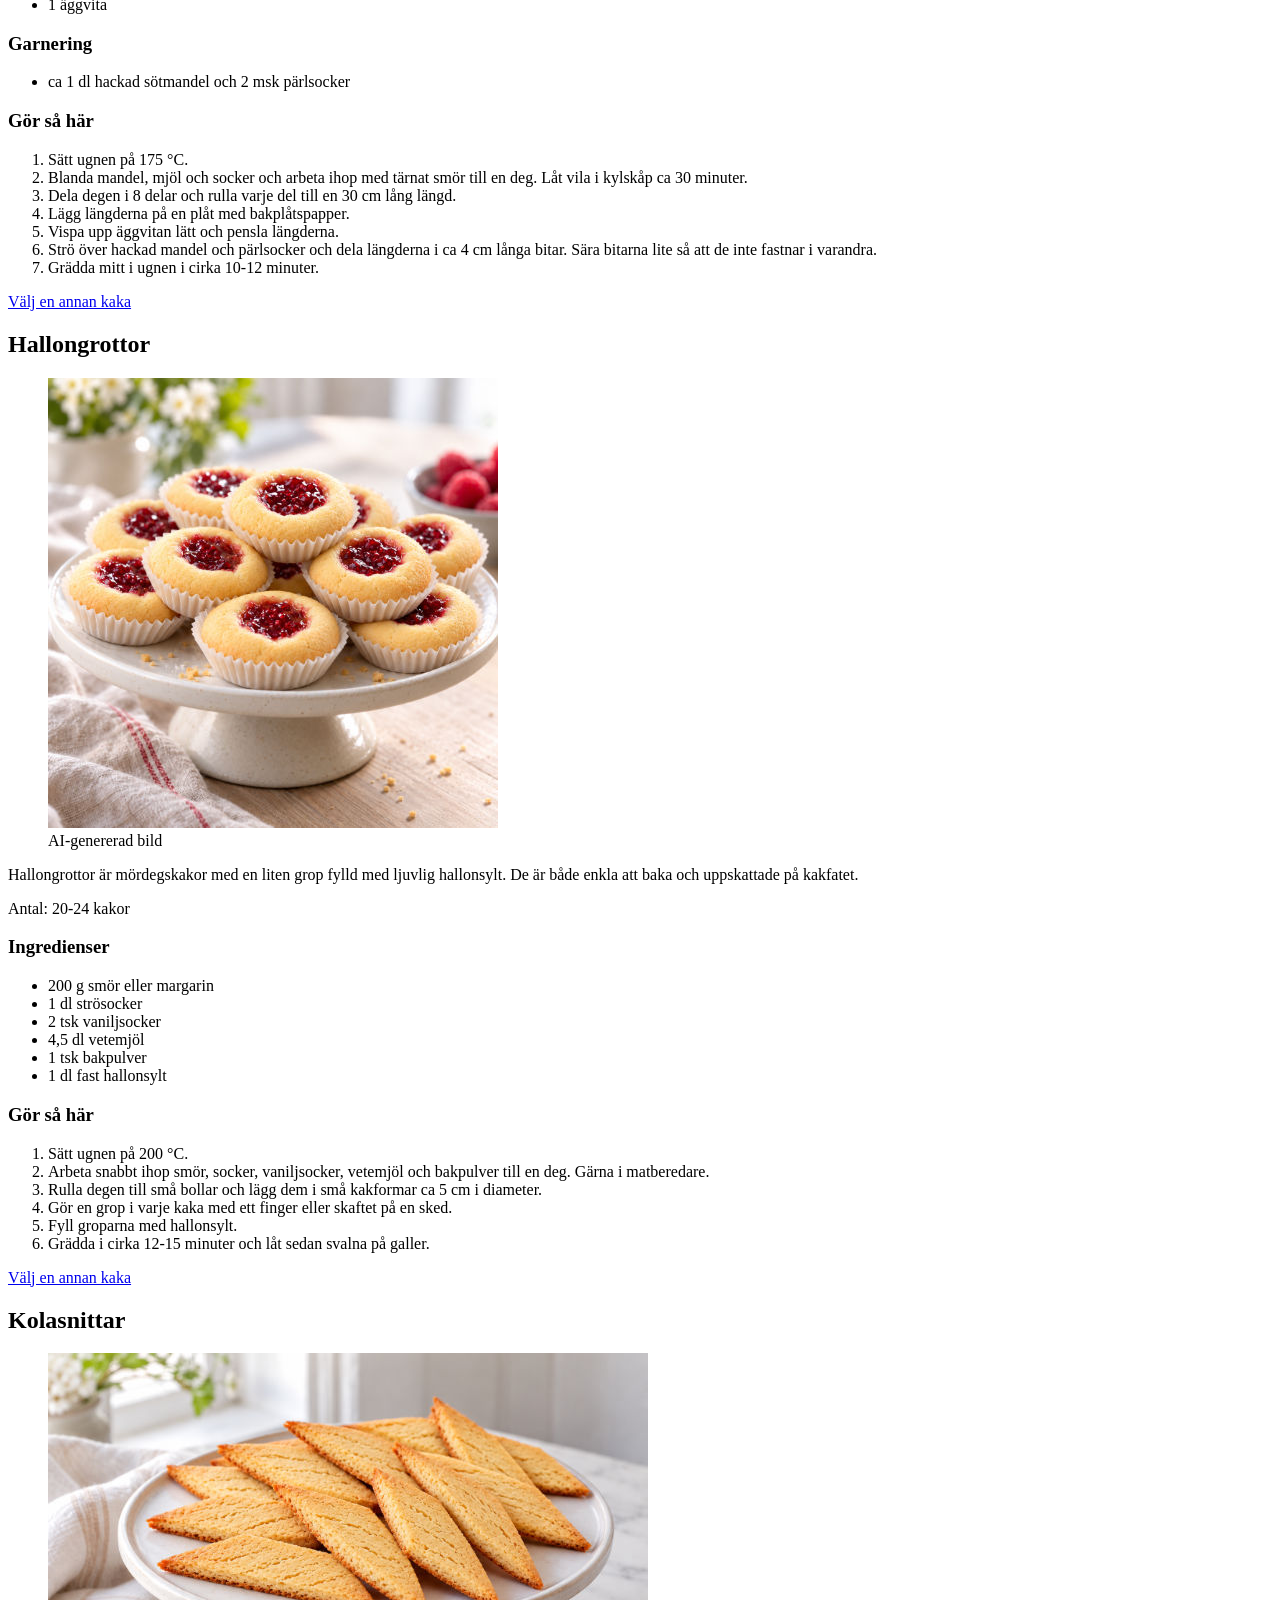
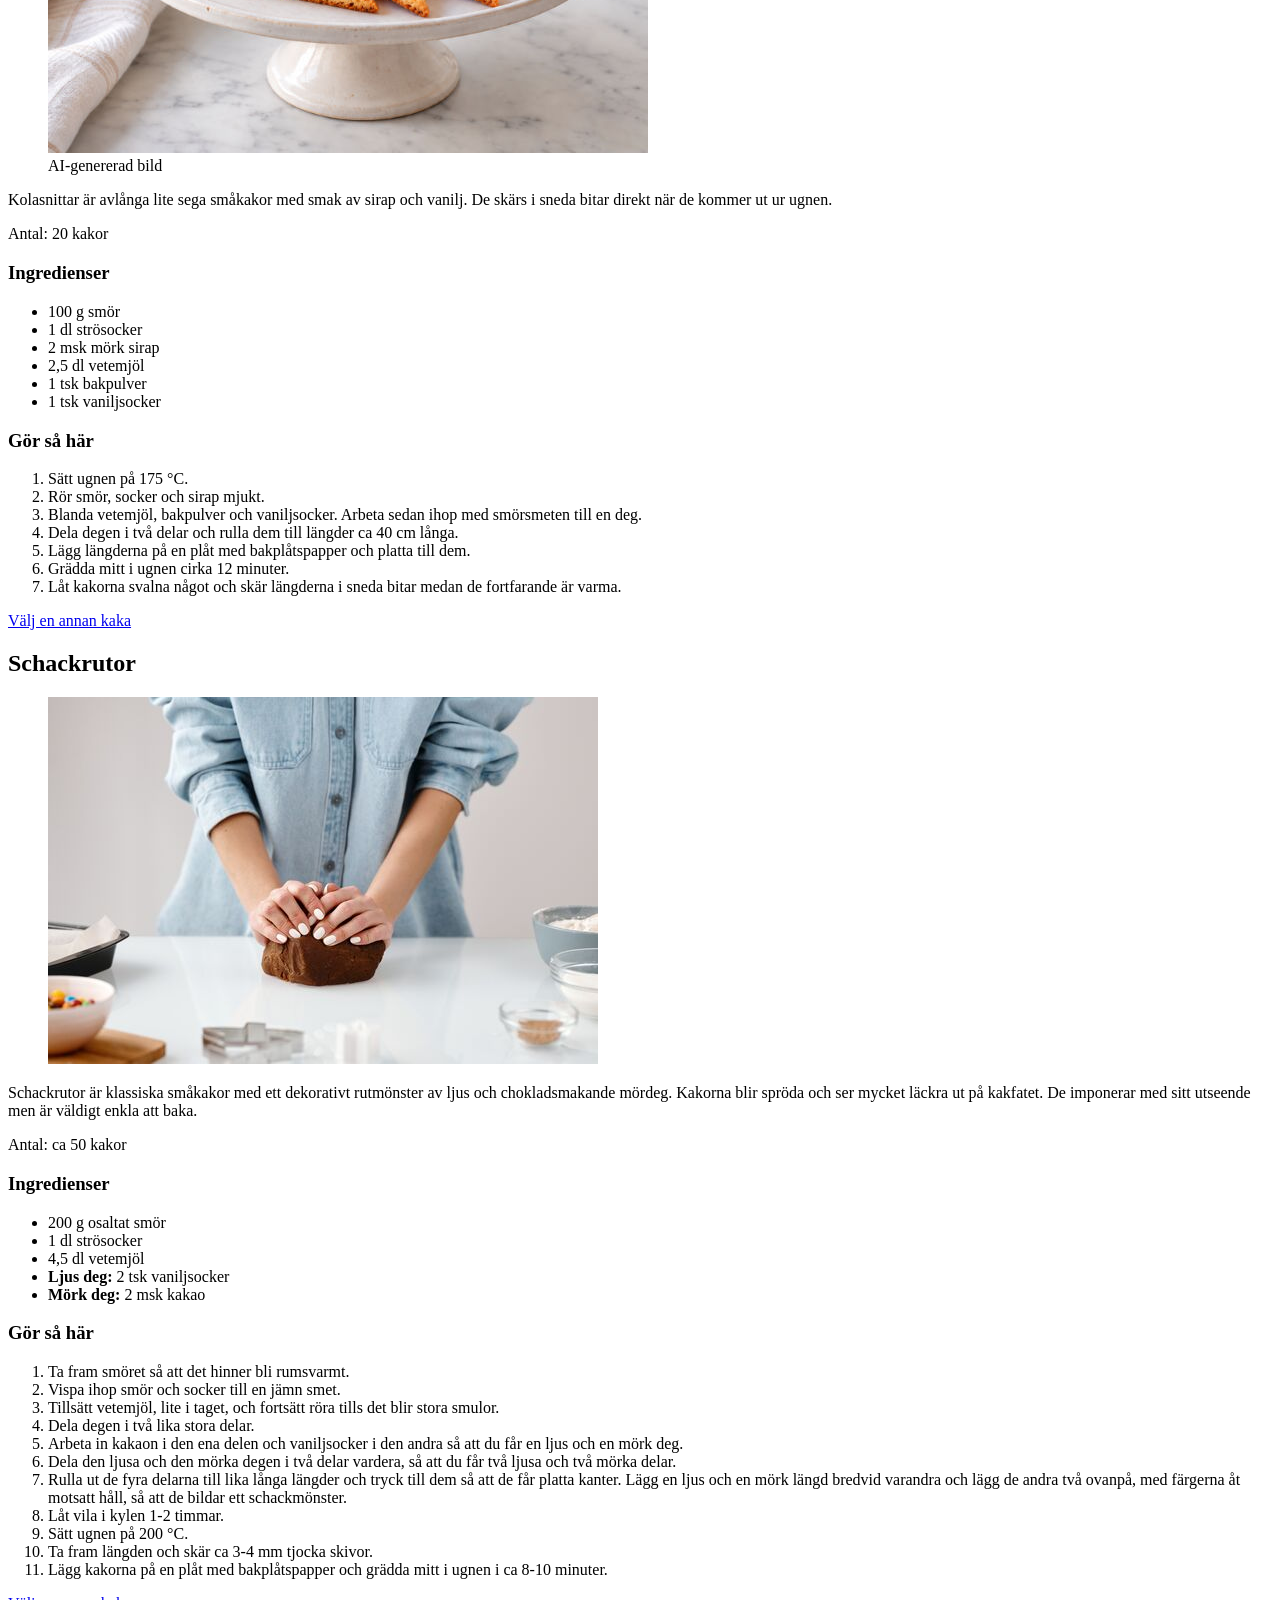
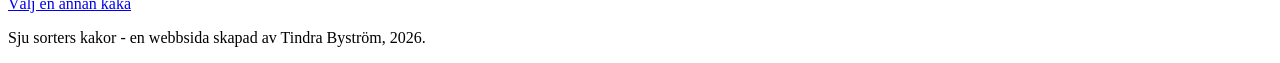
==== commit 83e6a679: "Refactor navigation styles and update HTML structure for improved clarity" ====
--- a/index.html
+++ b/index.html
@@ -30,7 +30,7 @@
     <nav class="navigation" id="toppen">
       <!-- <h2> används för navigationens rubrik. -->
      <h2>Välj en kaka</h2>
-     <ul>
+     <ul class="navigation-links">
        <li><a href="#brysselkex">Brysselkex</a></li>
        <li><a href="#chokladsnittar">Chokladsnittar</a></li>
        <li><a href="#drommar">Drömmar</a></li>
--- a/assets/css/style.css
+++ b/assets/css/style.css
@@ -12,27 +12,28 @@
     margin-bottom: 20px;
 }
 
+
+/* =====================
+   Global styles
+   ===================== */
+* {
+   box-sizing: border-box;
+}
+
 /* =====================
    Navigation styles
    ===================== */
-   * { 
-   box-sizing: border-box;
-}
-
 .navigation {
    display: flex;
    justify-content: space-between;
-   background-color: #f2f2f2;
-   padding: 10px;
+   align-items: center;
+   padding: 28px;
+   border-bottom: 1px solid #ccc;
 }
-
-
 
 .navigation-links {
    display: flex;
-   list-style-type: none;
-   margin: 0;
-   padding: 0;
+   gap: 20px;
 }
    
    
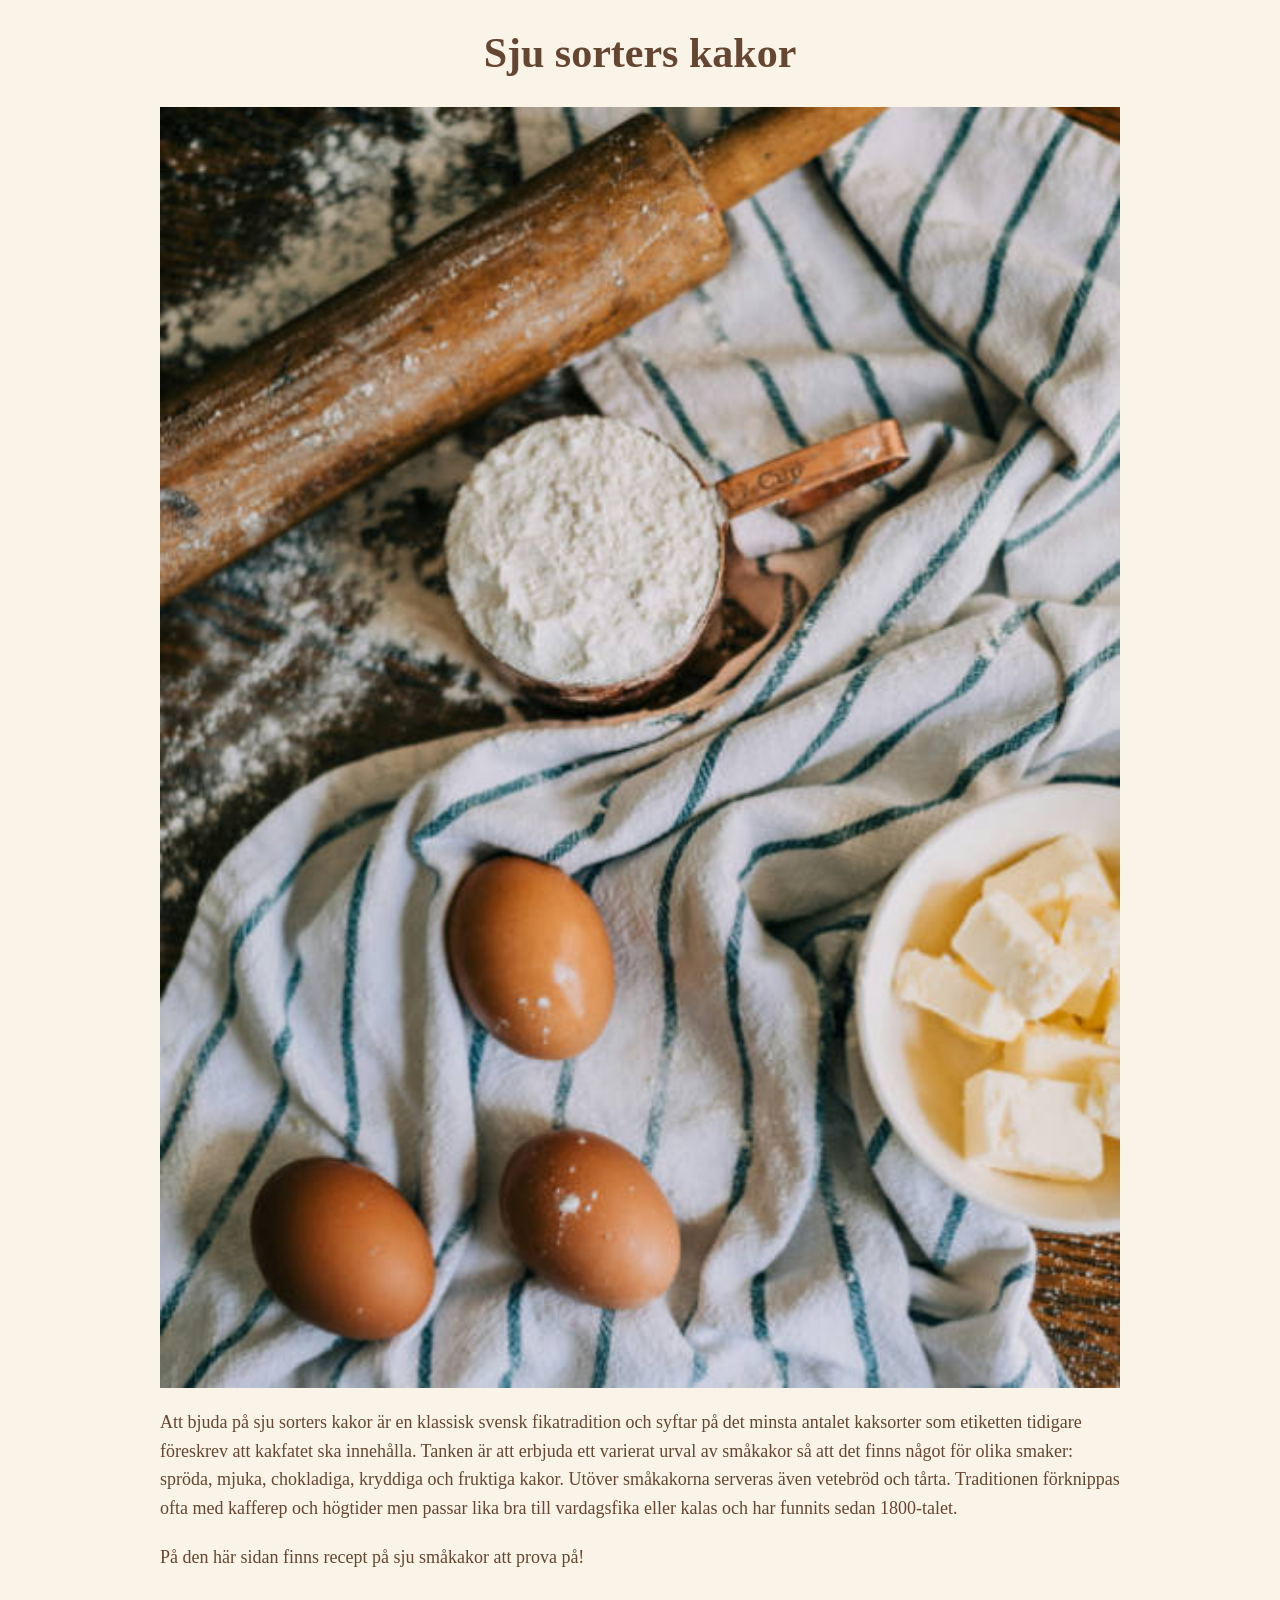
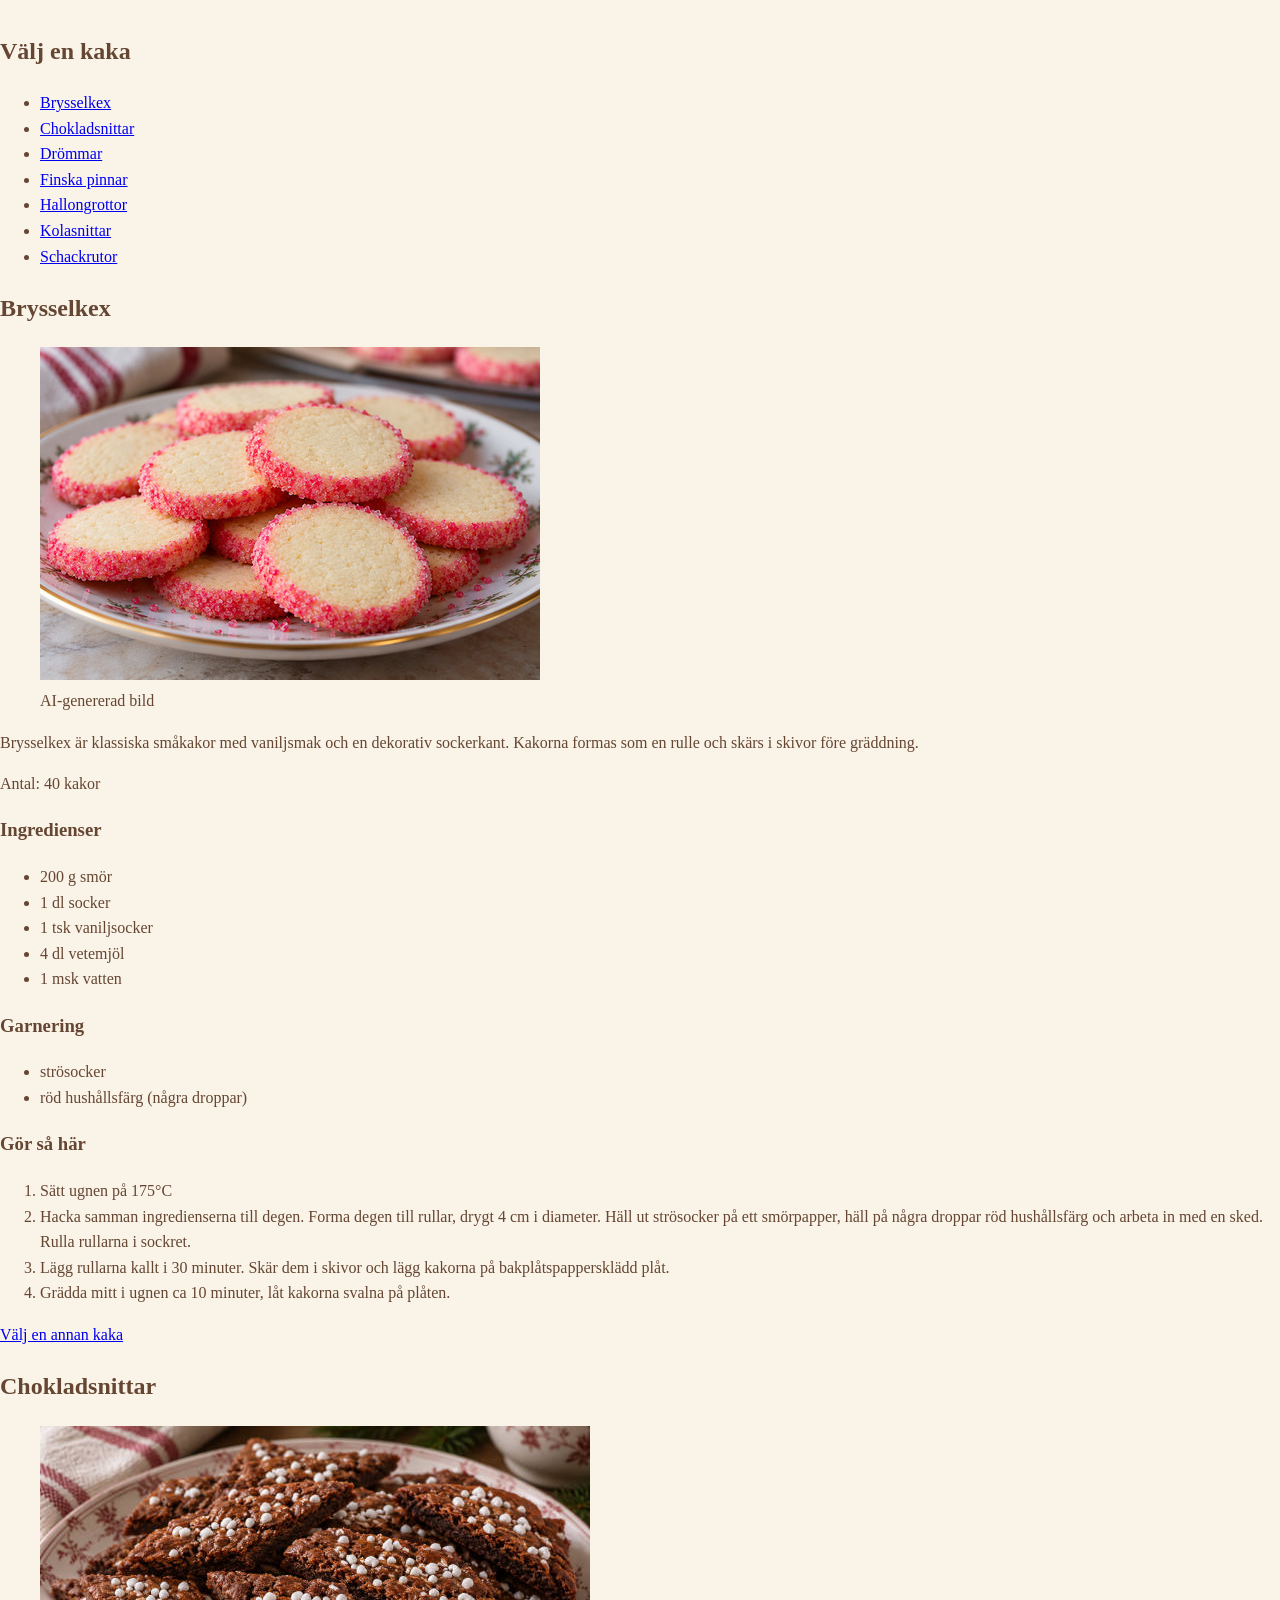
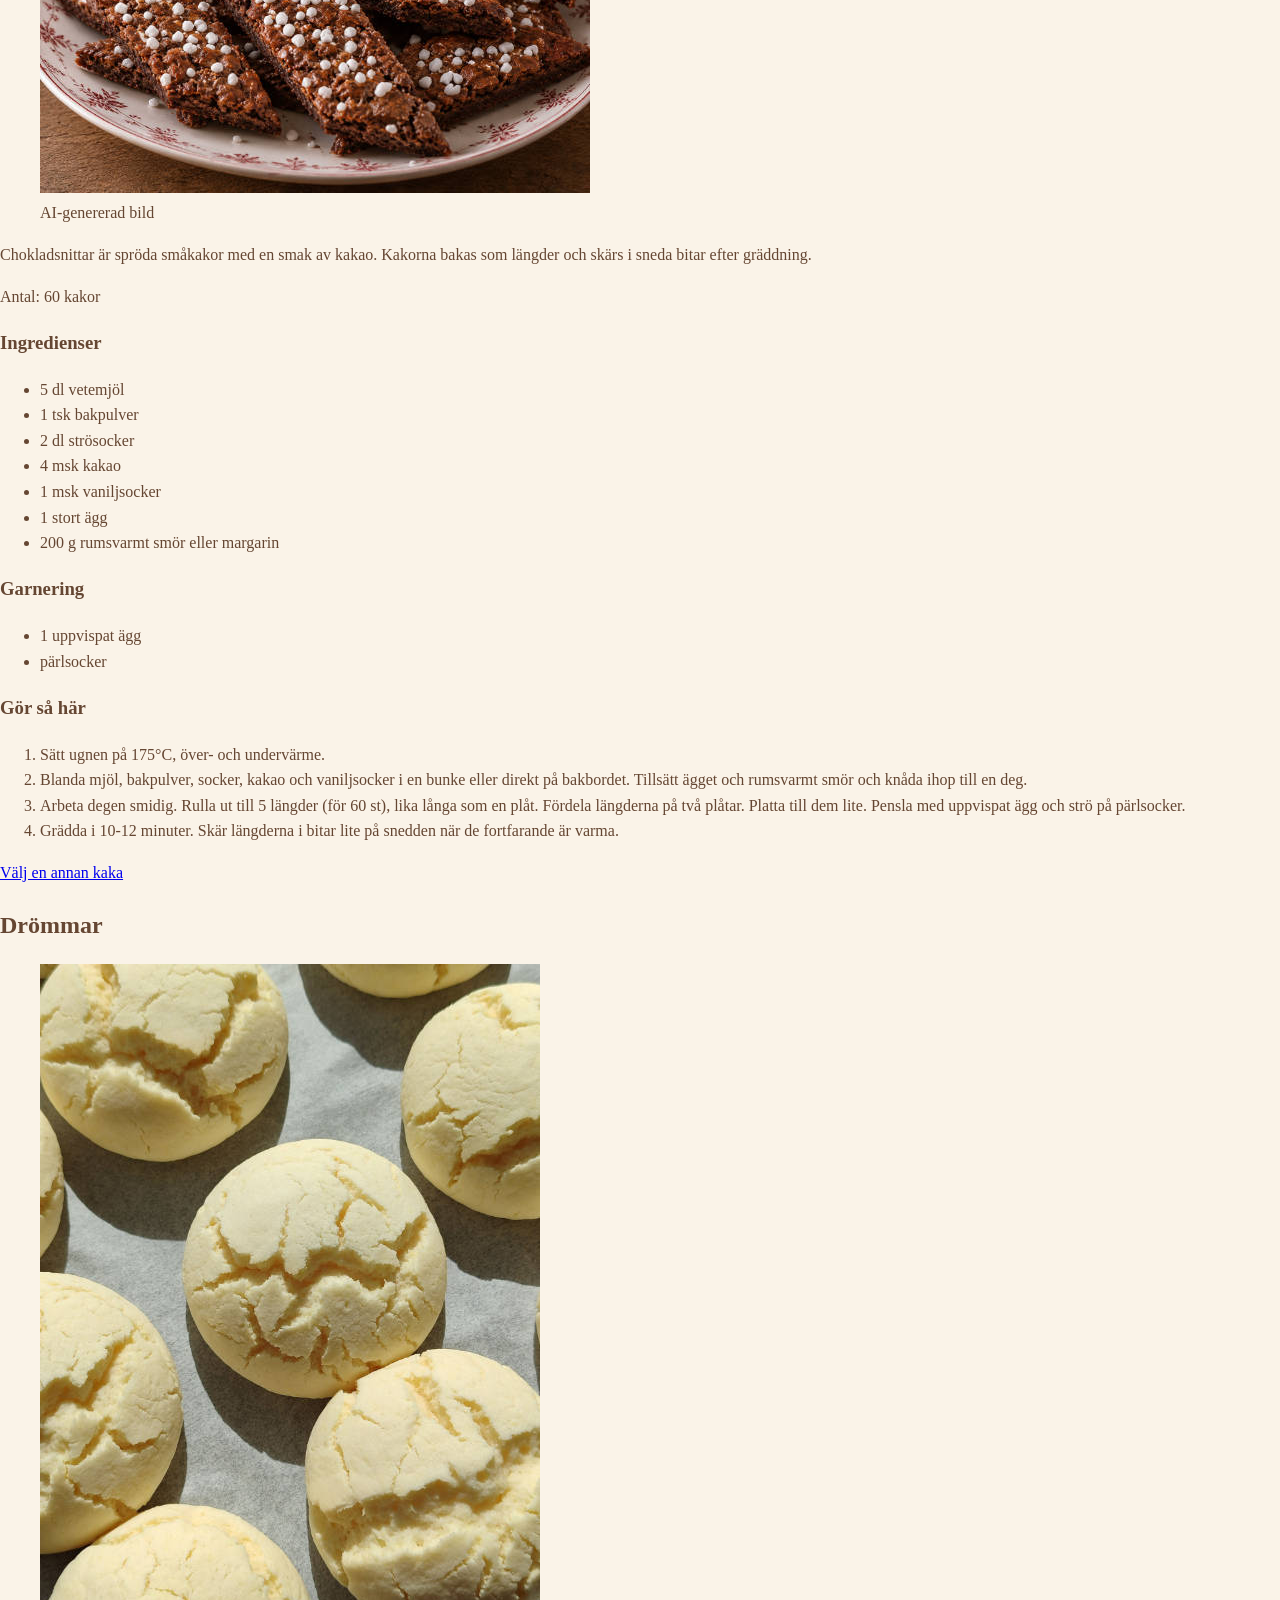
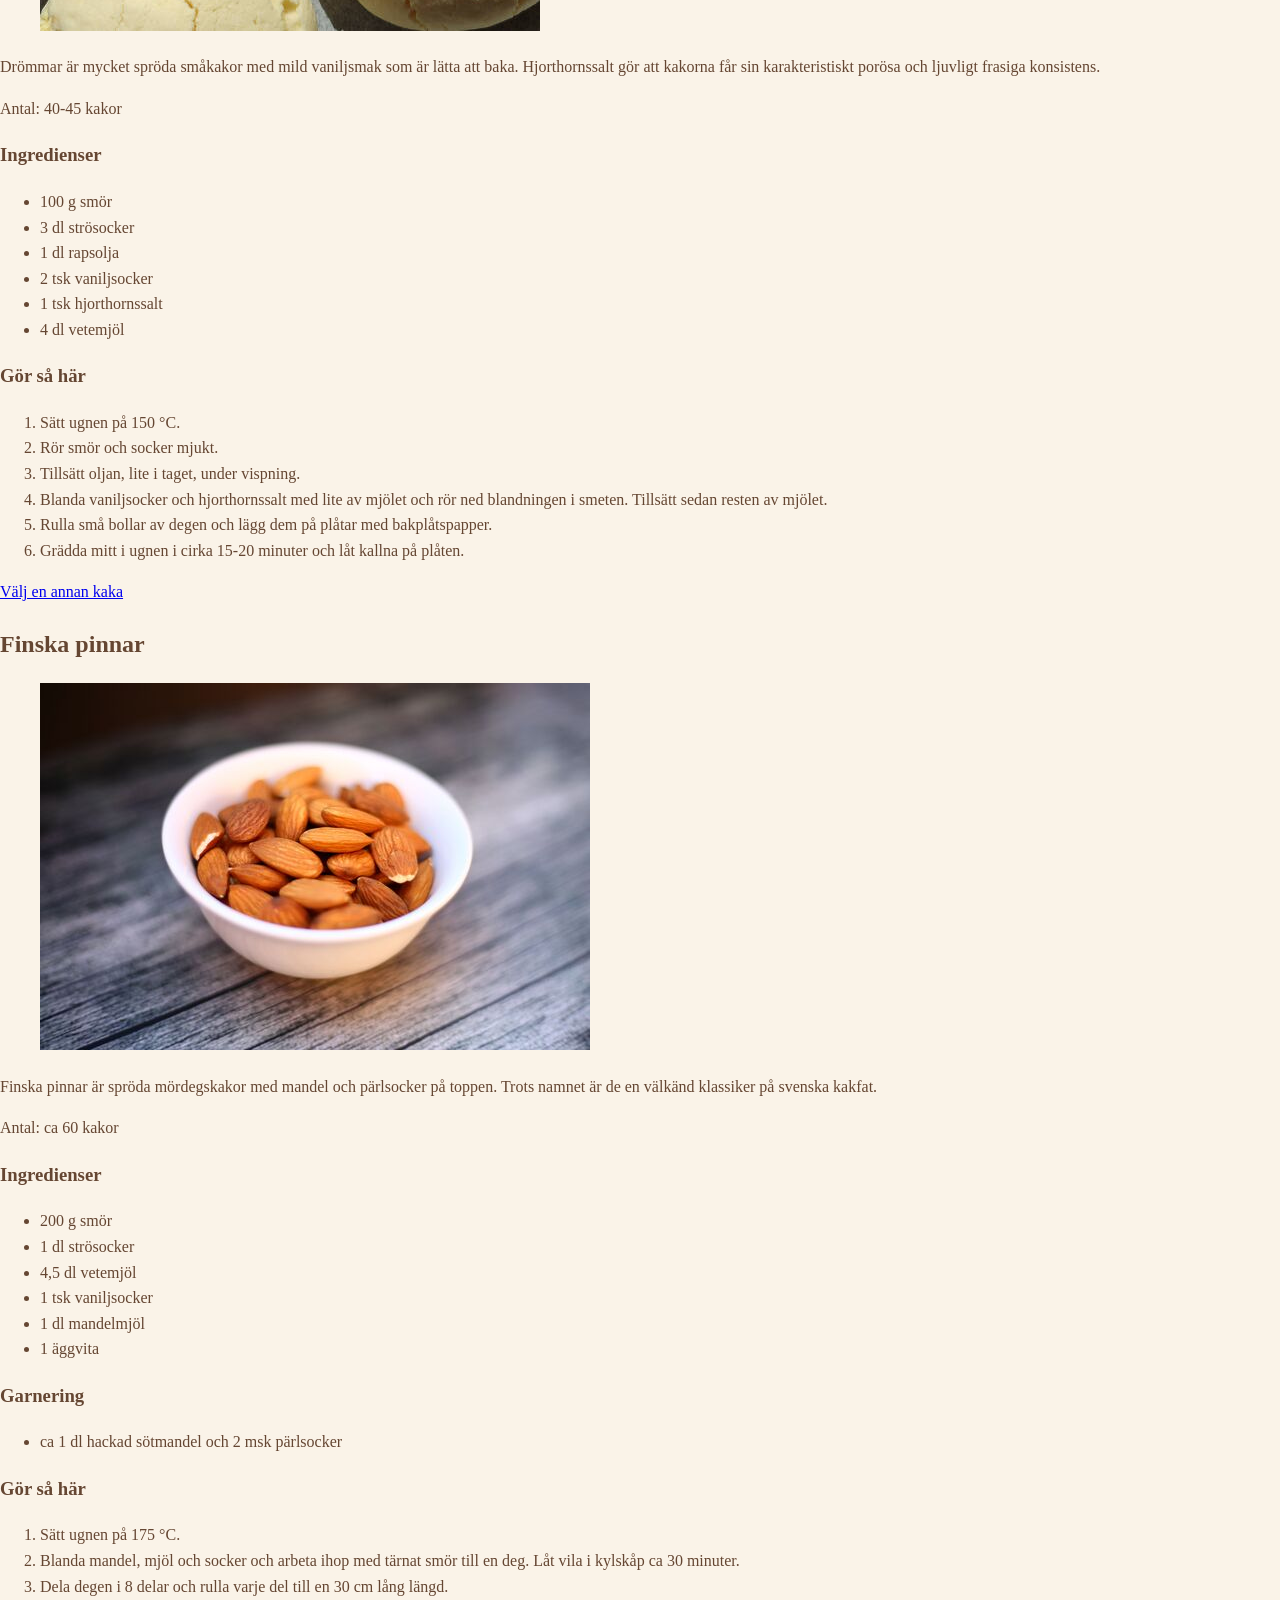
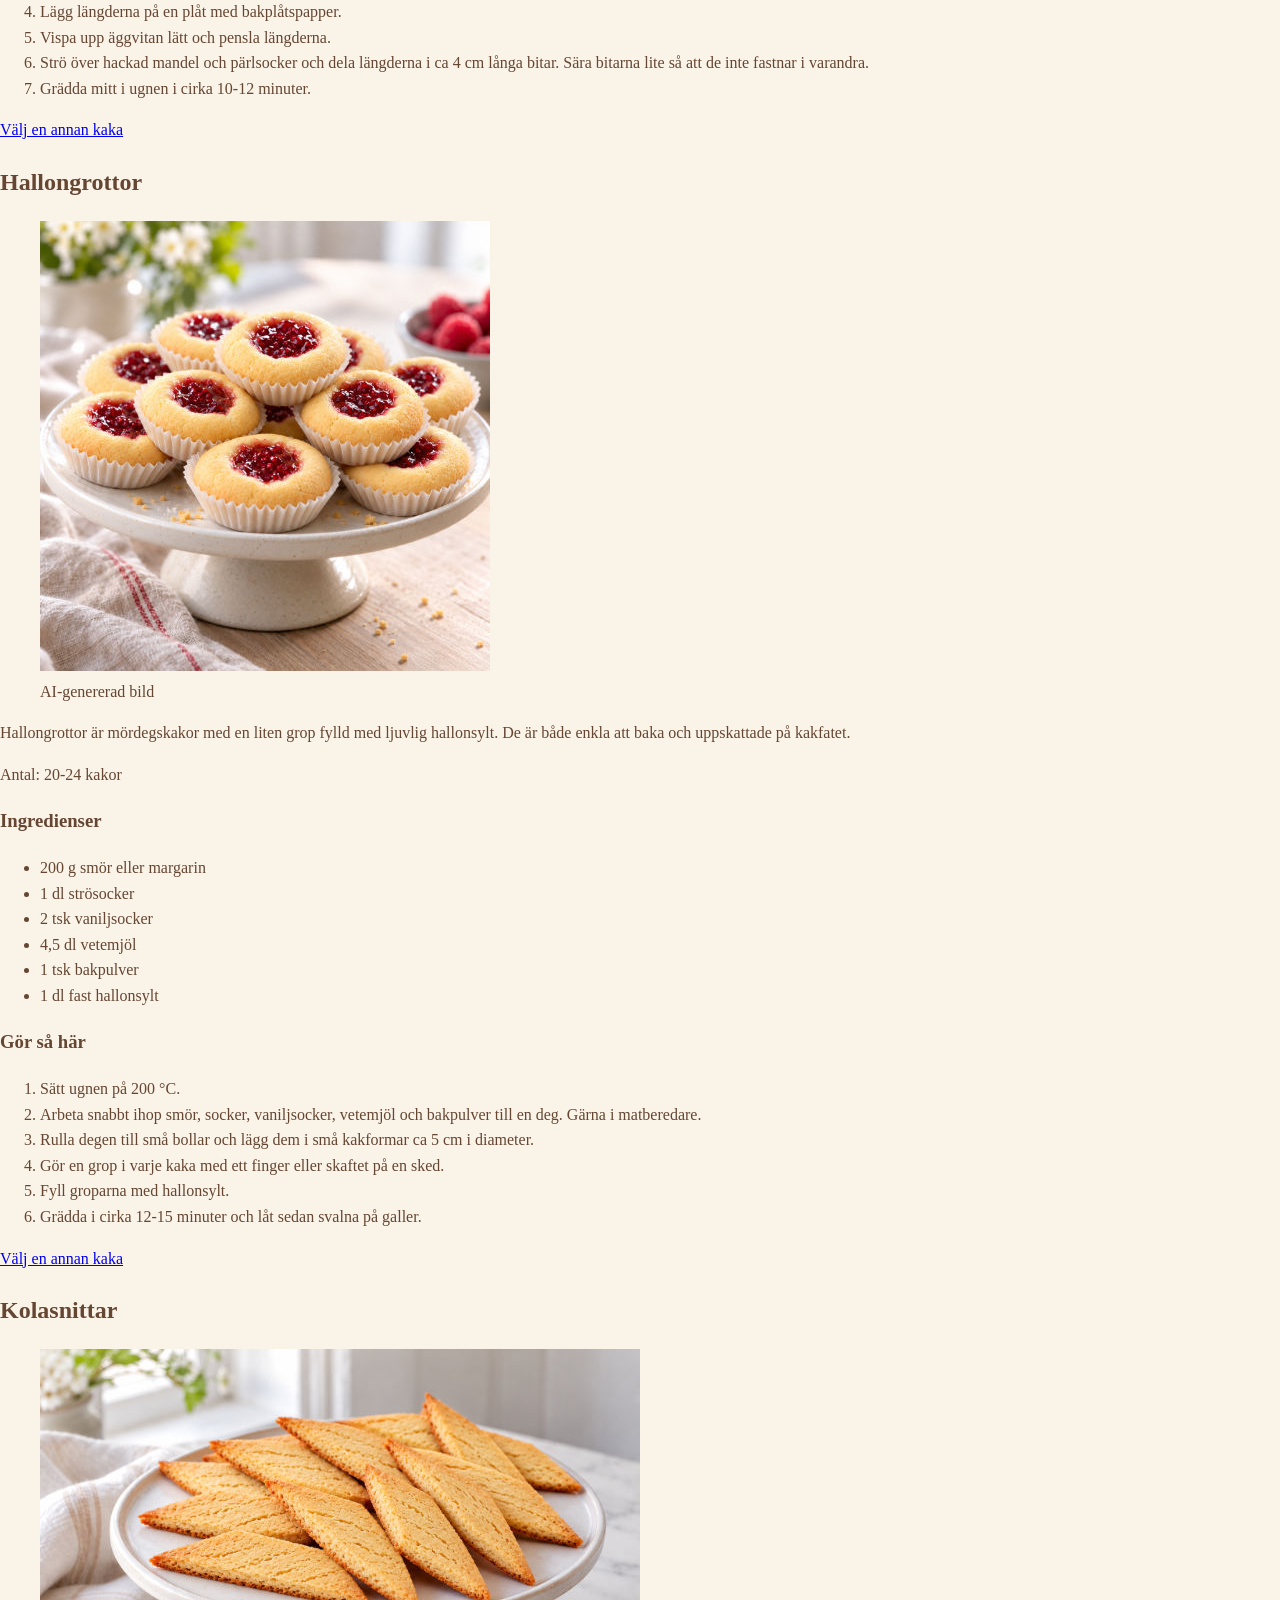
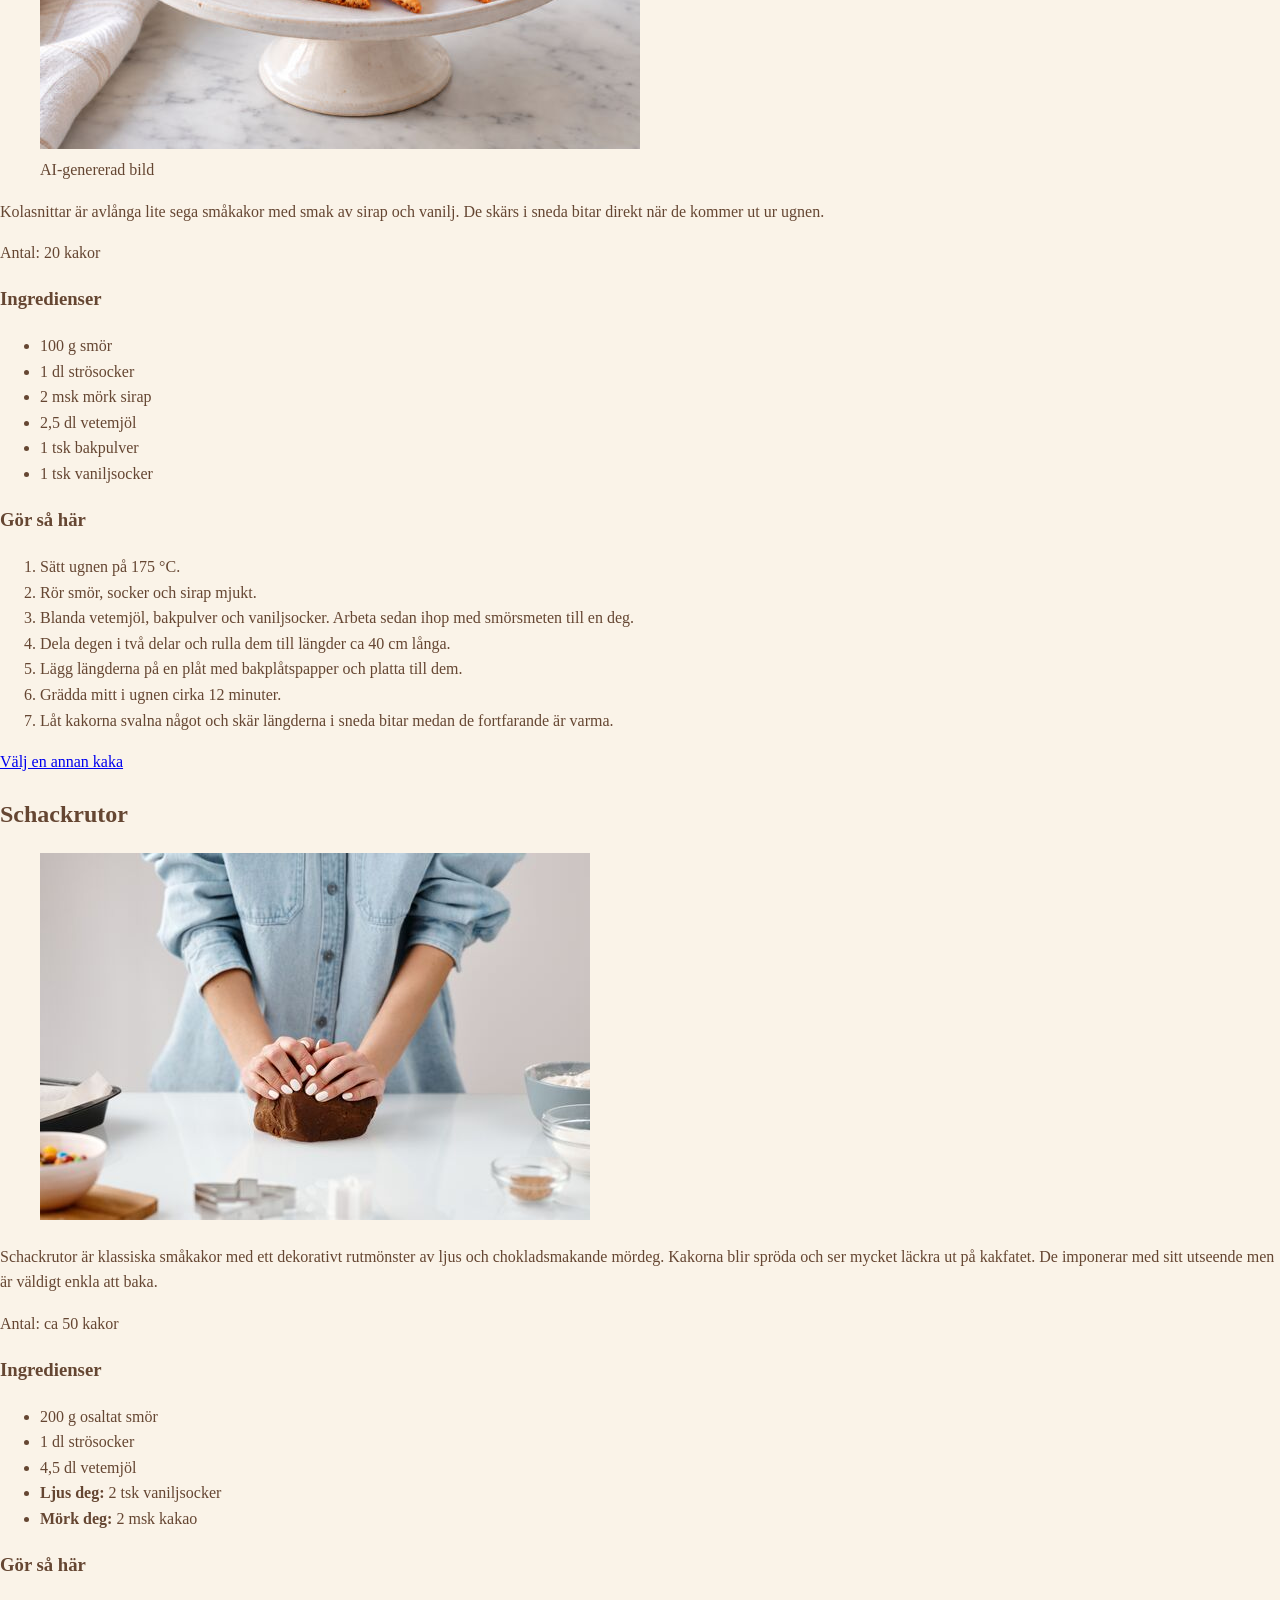
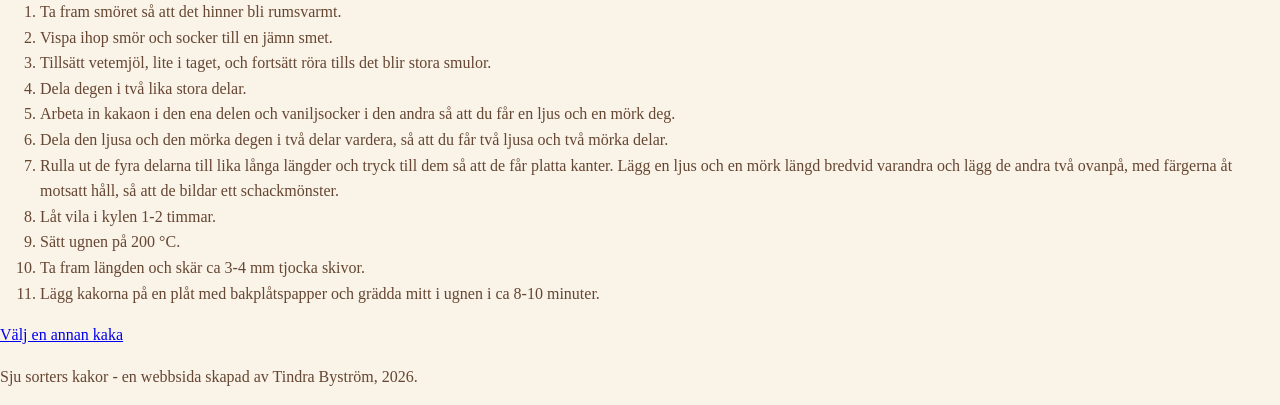
==== commit 1a577d89: "Refactor CSS styles and update HTML structure for improved layout and readability" ====
--- a/index.html
+++ b/index.html
@@ -1,46 +1,46 @@
 <!DOCTYPE html>
 <html lang="sv">
-<!-- <!DOCTYPE html> anger att dokumentet är skrivet enligt HTML5. -->
-<!-- <html> är rotelement som omfattar hela html-koden. Attributet lang="sv" anger att sidans huvudsakliga språk är svenska. -->
-
-<!-- Dokumenthuvudet innehåller information om sidan. UTF-8 stöder svenska tecken och <title> anger texten i webbläsarens flik. -->
- <head>
-  <meta charset="utf-8">
-  <title>Sju sorters kakor</title>
-  <!-- Sju sortets kakor CSS. -->
-  <link rel="stylesheet" href="assets/css/style.css">
- </head>
-   
+  <!-- <!DOCTYPE html> anger att dokumentet är skrivet enligt HTML5. -->
+  <!-- <html> är rotelement som omfattar hela html-koden. Attributet lang="sv" anger att sidans huvudsakliga språk är svenska. -->
+
+  <!-- Dokumenthuvudet innehåller information om sidan. UTF-8 stöder svenska tecken och <title> anger texten i webbläsarens flik. -->
+  <head>
+    <meta charset="utf-8">
+    <title>Sju sorters kakor</title>
+    <!-- Sju sortets kakor CSS. -->
+    <link rel="stylesheet" href="assets/css/style.css">
+  </head>
+
   <!-- <body> omfattar webbsidans synliga innehåll.-->
   <body>
-     <!-- <header> samlar sidans inledande innehåll med huvudrubrik, introduktionsbild och introduktion till traditionen sju sorters kakor.-->
+    <!-- <header> samlar sidans inledande innehåll med huvudrubrik, introduktionsbild och introduktion till traditionen sju sorters kakor.-->
     <header>
       <h1 class="intro">Sju sorters kakor</h1>
       <!-- <figure> används för bilderna. Alla bilder har alt-text för tillgänglighet och mått för att reservera plats. -->
       <figure>
-        <img src="assets/images/ingredienser.jpg" alt="Bakingredienser med mjöl, smör och ägg bredvid en kavel" width="500" height="667">
+        <img class="intro-bild" src="assets/images/ingredienser.jpg" alt="Bakingredienser med mjöl, smör och ägg bredvid en kavel" width="500" height="667">
       </figure>
-      
+
       <!-- Introduktionen är uppdelad i två textstycken som presenterar traditionen och sidans innehåll. -->
       <p class="intro-text">Att bjuda på sju sorters kakor är en klassisk svensk fikatradition och syftar på det minsta antalet kaksorter som etiketten tidigare föreskrev att kakfatet ska innehålla. Tanken är att erbjuda ett varierat urval av småkakor så att det finns något för olika smaker: spröda, mjuka, chokladiga, kryddiga och fruktiga kakor. Utöver småkakorna serveras även vetebröd och tårta. Traditionen förknippas ofta med kafferep och högtider men passar lika bra till vardagsfika eller kalas och har funnits sedan 1800-talet.</p>
       <p class="intro-text">På den här sidan finns recept på sju småkakor att prova på!</p>
     </header>
 
     <!-- Huvudnavigation med lista av länkar till recepten. id="toppen" gör det möjligt att länka tillbaka till menyn. -->
-    <nav class="navigation" id="toppen">
+    <nav id="toppen">
       <!-- <h2> används för navigationens rubrik. -->
-     <h2>Välj en kaka</h2>
-     <ul class="navigation-links">
-       <li><a href="#brysselkex">Brysselkex</a></li>
-       <li><a href="#chokladsnittar">Chokladsnittar</a></li>
-       <li><a href="#drommar">Drömmar</a></li>
-       <li><a href="#finska-pinnar">Finska pinnar</a></li>
-       <li><a href="#hallongrottor">Hallongrottor</a></li>
-       <li><a href="#kolasnittar">Kolasnittar</a></li>
-       <li><a href="#schackrutor">Schackrutor</a></li>
-     </ul>
+      <h2>Välj en kaka</h2>
+      <ul>
+        <li><a href="#brysselkex">Brysselkex</a></li>
+        <li><a href="#chokladsnittar">Chokladsnittar</a></li>
+        <li><a href="#drommar">Drömmar</a></li>
+        <li><a href="#finska-pinnar">Finska pinnar</a></li>
+        <li><a href="#hallongrottor">Hallongrottor</a></li>
+        <li><a href="#kolasnittar">Kolasnittar</a></li>
+        <li><a href="#schackrutor">Schackrutor</a></li>
+      </ul>
     </nav>
-    
+
     <!-- <main> innehåller webbsidans huvudsakliga innehåll, som består av kakrecepten. Varje recept ligger i en egen article eftersom det är ett självständigt innehåll. -->
     <main>
       <!-- Här kommer första receptet brysselkex. id-attributet kopplar receptet till länken i huvudnavigationen. -->
@@ -75,7 +75,7 @@
           <li>röd hushållsfärg (några droppar)</li>
         </ul>
 
-         <!-- Samma struktur som tidigare men <ol> används eftersom instruktionerna ska följa en bestämd ordning. Varje <li> innehåller ett steg i receptet. -->
+        <!-- Samma struktur som tidigare men <ol> används eftersom instruktionerna ska följa en bestämd ordning. Varje <li> innehåller ett steg i receptet. -->
         <h3>Gör så här</h3>
         <ol>
           <li>Sätt ugnen på 175°C</li>
@@ -88,7 +88,7 @@
       </article>
 
       <!-- Resterande recept följer samma grundstruktur som det första receptet. Vissa recept innehåller även extra delar, till exempel garnering, bildtext eller annan information som är specifik för receptet. -->
-      
+
       <!-- Här börjar receptet chokladsnittar.-->
       <!-- Receptet är hämtat från ICA. Beskrivningen av kakan är omformulerad med egna ord: https://www.ica.se/recept/chokladsnittar-2131/ -->
       <article id="chokladsnittar">
@@ -135,7 +135,7 @@
         </figure>
         <p>Drömmar är mycket spröda småkakor med mild vaniljsmak som är lätta att baka. Hjorthornssalt gör att kakorna får sin karakteristiskt porösa och ljuvligt frasiga konsistens.</p>
         <p>Antal: 40-45 kakor</p>
-        
+
         <h3>Ingredienser</h3>
         <ul>
           <li>100 g smör</li>
@@ -145,7 +145,7 @@
           <li>1 tsk hjorthornssalt</li>
           <li>4 dl vetemjöl</li>
         </ul>
-        
+
         <h3>Gör så här</h3>
         <ol>
           <li>Sätt ugnen på 150 °C.</li>
@@ -167,7 +167,7 @@
         </figure>
         <p>Finska pinnar är spröda mördegskakor med mandel och pärlsocker på toppen. Trots namnet är de en välkänd klassiker på svenska kakfat.</p>
         <p>Antal: ca 60 kakor</p>
-        
+
         <h3>Ingredienser</h3>
         <ul>
           <li>200 g smör</li>
@@ -177,12 +177,12 @@
           <li>1 dl mandelmjöl</li>
           <li>1 äggvita</li>
         </ul>
-        
+
         <h3>Garnering</h3>
         <ul>
           <li>ca 1 dl hackad sötmandel och 2 msk pärlsocker</li>
         </ul>
-        
+
         <h3>Gör så här</h3>
         <ol>
           <li>Sätt ugnen på 175 °C.</li>
@@ -207,7 +207,7 @@
 
         <p>Hallongrottor är mördegskakor med en liten grop fylld med ljuvlig hallonsylt. De är både enkla att baka och uppskattade på kakfatet.</p>
         <p>Antal: 20-24 kakor</p>
-       
+
         <h3>Ingredienser</h3>
         <ul>
           <li>200 g smör eller margarin</li>
@@ -217,7 +217,7 @@
           <li>1 tsk bakpulver</li>
           <li>1 dl fast hallonsylt</li>
         </ul>
-        
+
         <h3>Gör så här</h3>
         <ol>
           <li>Sätt ugnen på 200 °C.</li>
@@ -238,10 +238,10 @@
           <img src="assets/images/kolasnittar.jpg" alt="Kolasnittar upplagda på ett kakfat" width="600" height="400">
           <figcaption>AI-genererad bild</figcaption>
         </figure>
-        
+
         <p>Kolasnittar är avlånga lite sega småkakor med smak av sirap och vanilj. De skärs i sneda bitar direkt när de kommer ut ur ugnen.</p>
         <p>Antal: 20 kakor</p>
-       
+
         <h3>Ingredienser</h3>
         <ul>
           <li>100 g smör</li>
@@ -251,7 +251,7 @@
           <li>1 tsk bakpulver</li>
           <li>1 tsk vaniljsocker</li>
         </ul>
-       
+
         <h3>Gör så här</h3>
         <ol>
           <li>Sätt ugnen på 175 °C.</li>
@@ -273,7 +273,7 @@
         </figure>
         <p>Schackrutor är klassiska småkakor med ett dekorativt rutmönster av ljus och chokladsmakande mördeg. Kakorna blir spröda och ser mycket läckra ut på kakfatet. De imponerar med sitt utseende men är väldigt enkla att baka.</p>
         <p>Antal: ca 50 kakor</p>
-       
+
         <h3>Ingredienser</h3>
         <ul>
           <li>200 g osaltat smör</li>
@@ -283,7 +283,7 @@
           <li><strong>Ljus deg:</strong> 2 tsk vaniljsocker</li>
           <li><strong>Mörk deg:</strong> 2 msk kakao</li>
         </ul>
-       
+
         <h3>Gör så här</h3>
         <ol>
           <li>Ta fram smöret så att det hinner bli rumsvarmt.</li>
--- a/assets/css/style.css
+++ b/assets/css/style.css
@@ -1,41 +1,66 @@
+/* =====================
+   Grundläggande - Gör det enklare att hantera storlekar/beräkna elementens bredd.
+   ===================== */
+/* Inkludera padding och border i elementens bredd */
+*{
+   box-sizing: border-box;
+}
+
+/* Grundläggande utseende för hela sida */
+body {
+   margin: 0;
+   background-color: #faf3e8;
+   color: #654632;
+   font-family: Georgia, serif;
+   line-height: 1.6;
+}
+
 /* =====================
    Header styles
    ===================== */
-.intro {
-    color:#c04554;
+header {
+   max-width: 1000px;
+   margin: 0 auto;
+   padding: 20px;
 }
 
-.intro-text {
-    color:#c04554;
-    font-size: 1.2em;
-    line-height: 1.5em;
-    margin-bottom: 20px;
+/* Bildens behållare */
+header figure {
+   margin: 0;
 }
 
-
-/* =====================
-   Global styles
-   ===================== */
-* {
-   box-sizing: border-box;
+/* Huvudrubrikens utseende */
+.intro {
+   text-align:center;
+   font-size: 42px;
+   margin: 0 0 20px;
 }
 
+/* behållare för intorduktionsbilden */
+.intro-bild {
+   display: block;
+   width: 100%;
+   height: auto
+}
+
+/* intorduktionstext */
+.intro-text {
+   font-size: 18px;
+   line-height: 1.6;
+   margin: 20px 0;
+}
 /* =====================
    Navigation styles
    ===================== */
-.navigation {
-   display: flex;
-   justify-content: space-between;
-   align-items: center;
-   padding: 28px;
-   border-bottom: 1px solid #ccc;
-}
 
-.navigation-links {
-   display: flex;
-   gap: 20px;
-}
-   
+/* =====================
+   Main styles
+   ===================== */
+
+/* =====================
+   Footer styles
+   ===================== */
+
    
    /* länk till olika färger: url(https://www.w3schools.com/cssref/css_colors.php) */
    /* https://fontawesome.com/search?ic=free-collection */
